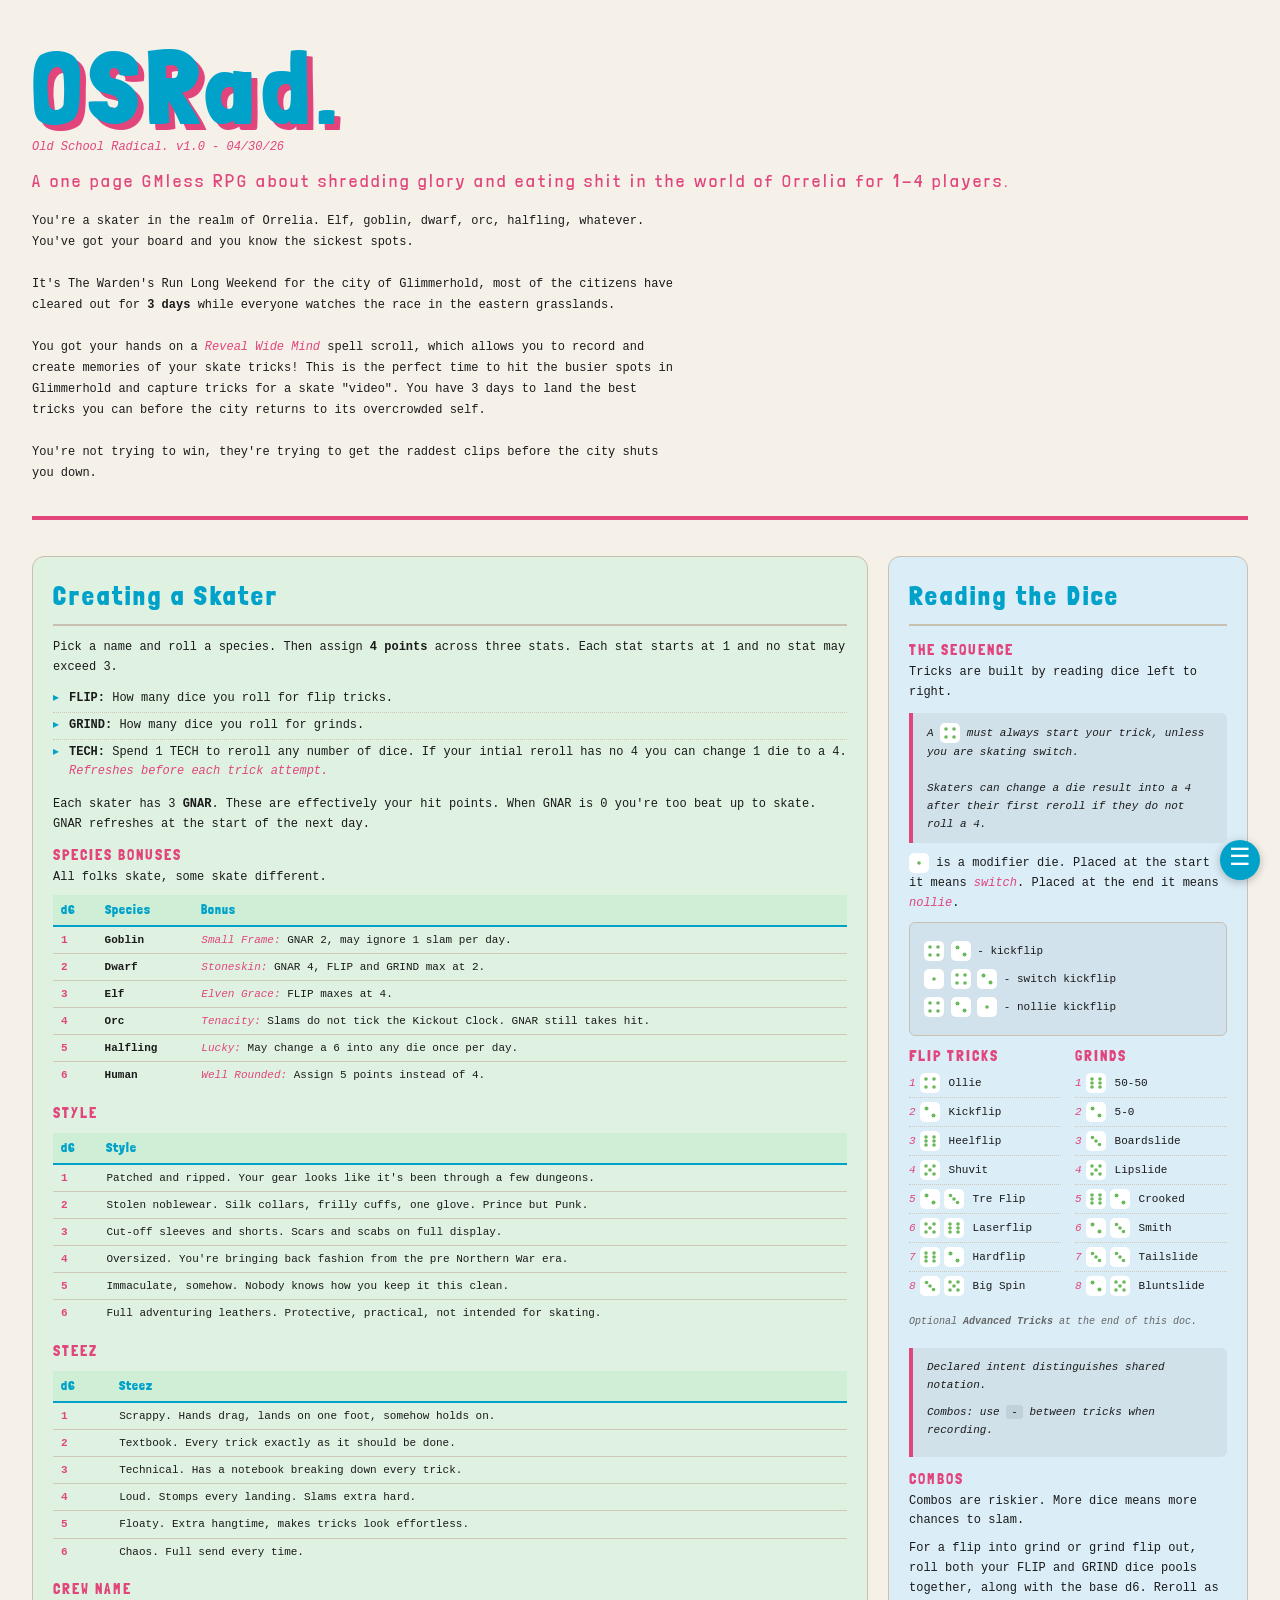
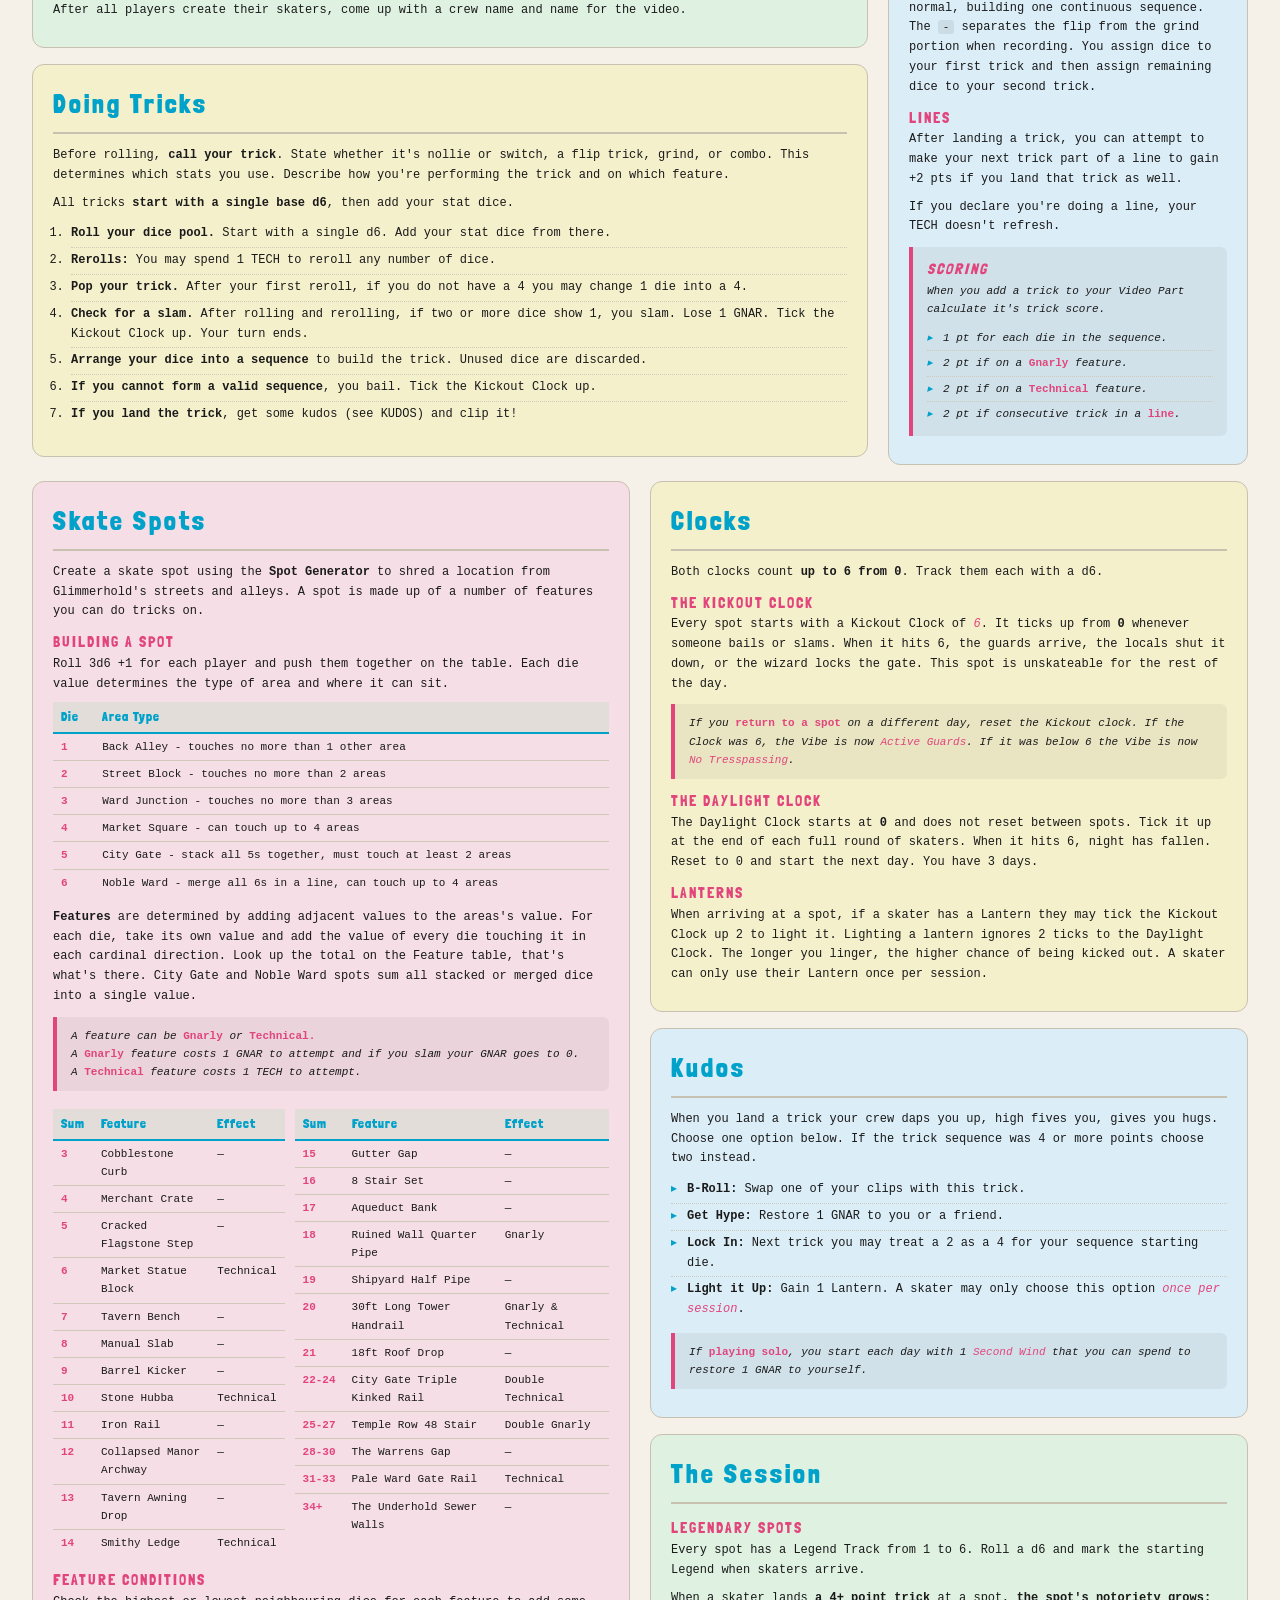
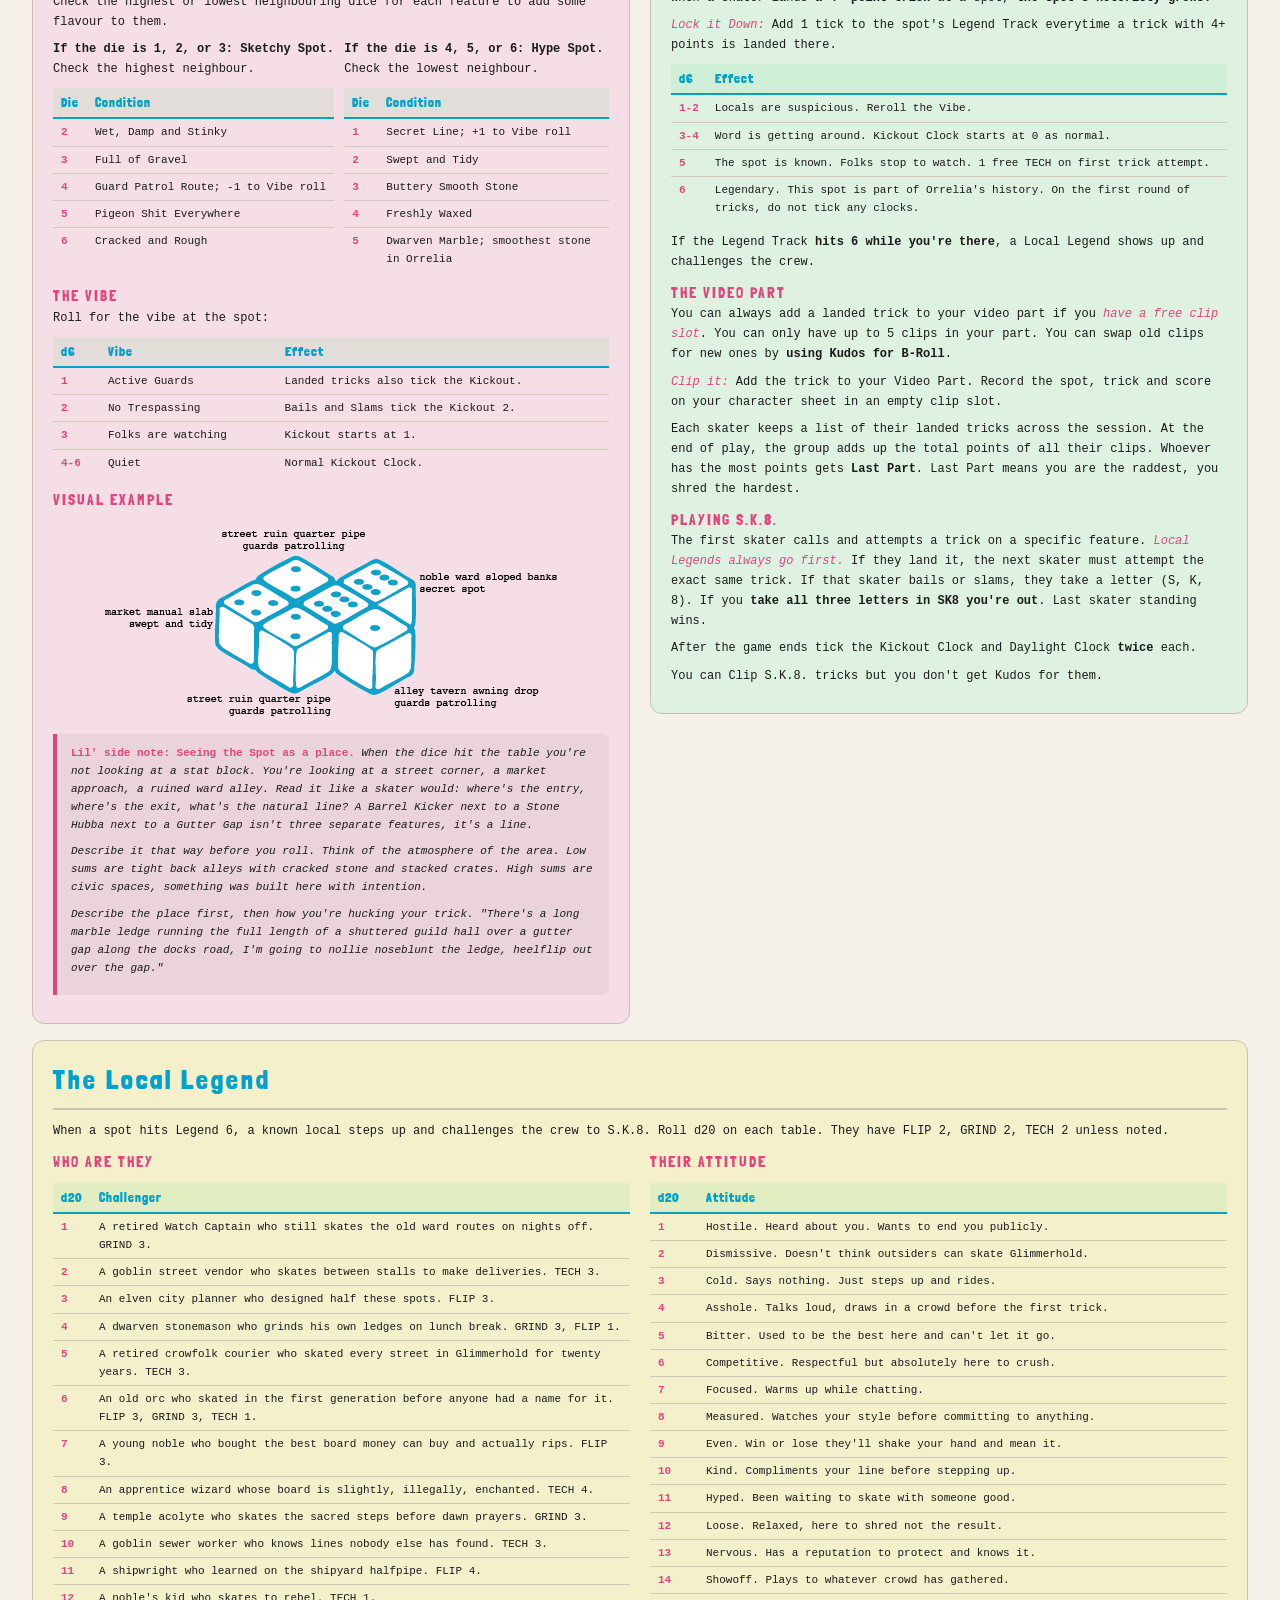
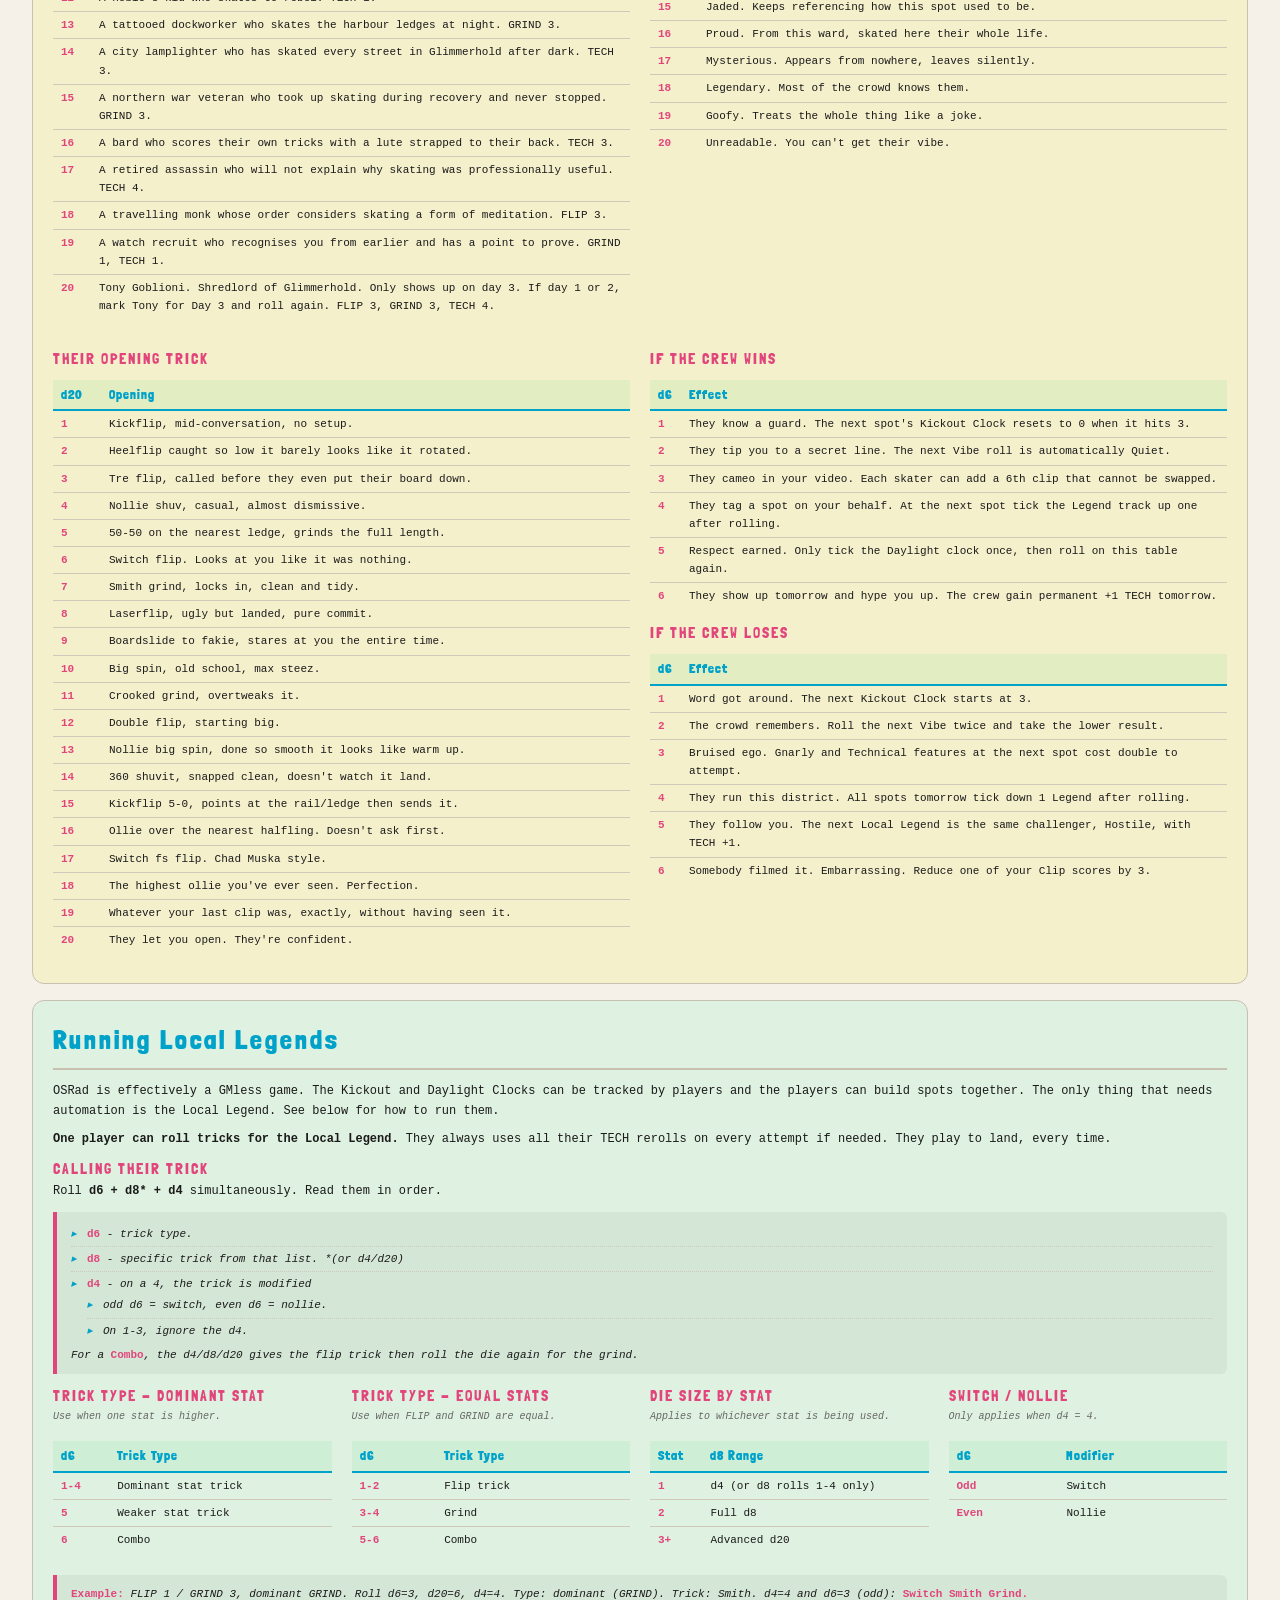
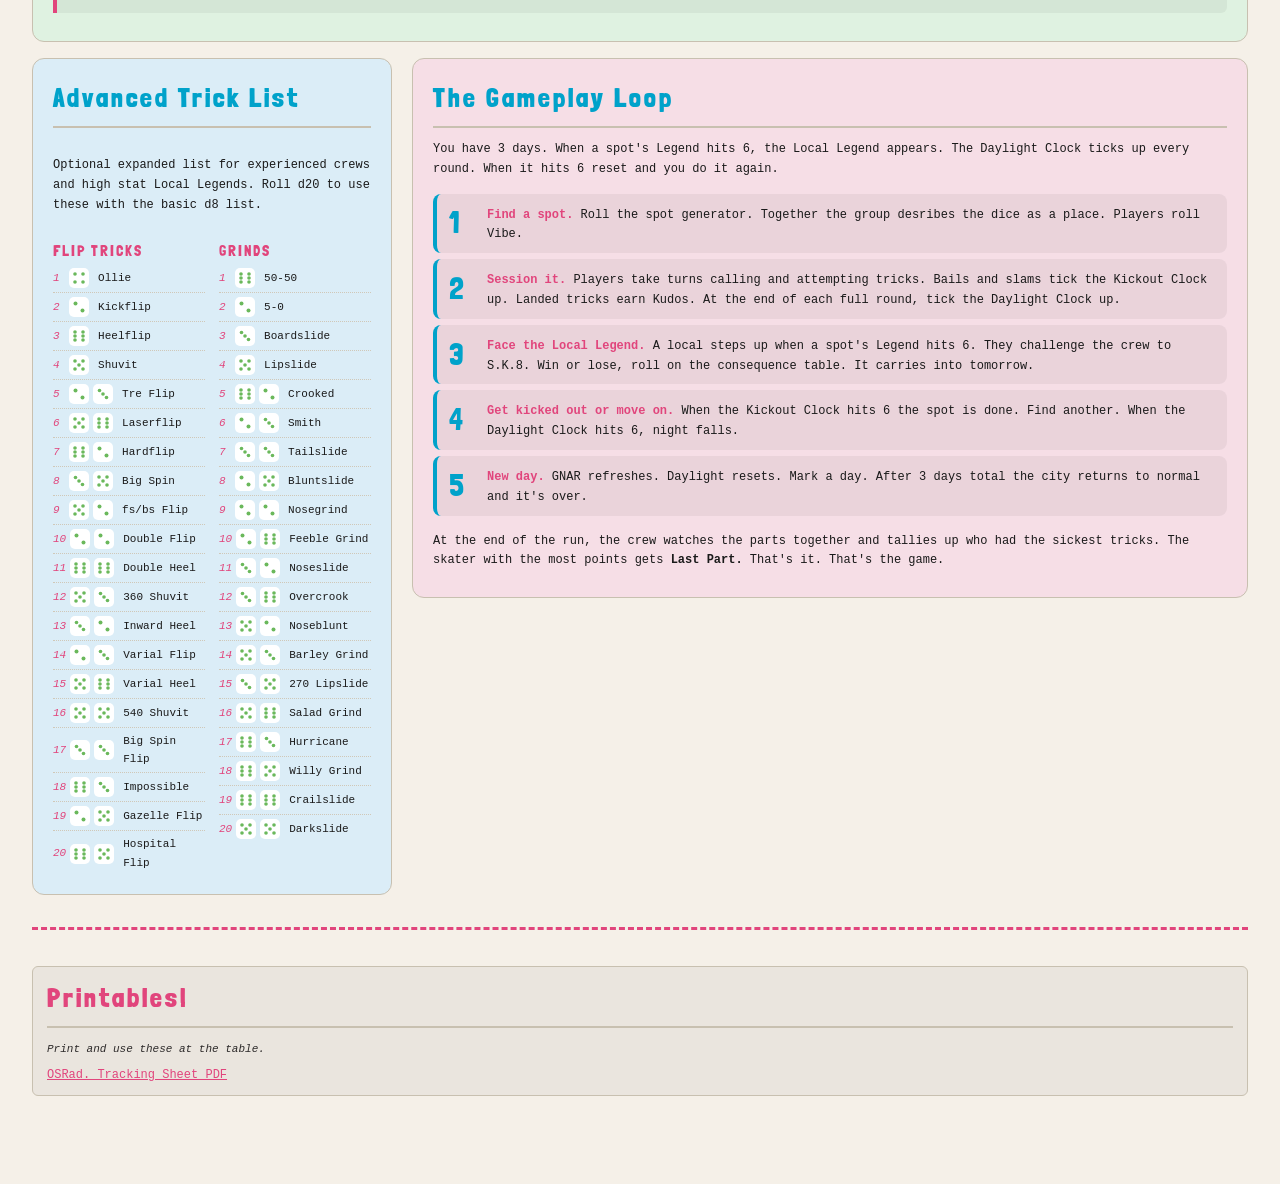
==== raw/osrad/osrad.html @ bb4e1d7c "Add files via upload" ====
<!DOCTYPE html>
<html lang="en">

<head>
    <meta charset="UTF-8">
    <meta name="viewport" content="width=device-width, initial-scale=1.0">
    <title>Old School Radical. A (mostly) One Page RPG.</title>
    <link rel="preconnect" href="https://fonts.googleapis.com">
    <link rel="preconnect" href="https://fonts.gstatic.com" crossorigin>
    <link href="https://fonts.googleapis.com/css2?family=Londrina+Solid:wght@100;300;400;900&display=swap"
        rel="stylesheet">
    <script src="https://ajax.googleapis.com/ajax/libs/jquery/3.7.1/jquery.min.js"></script>
    <style>
        :root {
            --main: #00a2ca;
            --highlight: #e1457c;
            --die: #6ab85b;
            --bg: #f5f0e8;
            --card-pink: #f6dee6;
            --card-blue: #dbedf7;
            --card-green: #dff2e1;
            --card-yellow: #f5f0cc;
            --border: #c8c0b0;
            --text: #1a1a1a;
            --faint: #d0c8b8;
        }

        *,
        *::before,
        *::after {
            box-sizing: border-box;
            margin: 0;
            padding: 0;
        }

        html {
            scroll-behavior: smooth;
        }

        body {
            background: var(--bg);
            color: var(--text);
            font-family: 'Courier New', Courier, monospace;
            font-size: 12px;
            line-height: 1.65;
            padding: 36px 32px 80px;
        }

        a {
            color: var(--highlight);
            font-family: 'Courier New', Courier, monospace;
            font-size: 12px;
        }

        a:hover {
            background-color: var(--main);
        }

        .page-header {
            margin-bottom: 36px;
            border-bottom: 4px solid var(--highlight);
            padding-bottom: 24px;
        }

        .page-header h1 {
            font-family: 'Londrina Solid', sans-serif;
            font-weight: 900;
            font-size: 8.5em;
            color: var(--main);
            letter-spacing: 8px;
            line-height: 1;
            text-shadow: 6px 6px 0 var(--highlight);
        }

        .page-header .tagline {
            font-family: 'Londrina Solid', sans-serif;
            font-weight: 300;
            font-size: 18px;
            letter-spacing: 3px;
            color: var(--highlight);
            margin-top: 6px;
        }

        .page-header .intro {
            margin-top: 16px;
            max-width: 650px;
            font-size: 12px;
            line-height: 1.75;
        }

        .two-col {
            display: flex;
            gap: 20px;
            align-items: flex-start;
        }

        .col {
            flex: 1;
            display: flex;
            flex-direction: column;
        }

        .col-fixed {
            flex: 0 0 360px;
            display: flex;
            flex-direction: column;
            gap: 16px;
        }

        .card {
            border-radius: 12px;
            padding: 18px 20px;
            border: 1px solid var(--border);
            margin-bottom: 16px;
        }

        .card.pink {
            background: var(--card-pink);
        }

        .card.blue {
            background: var(--card-blue);
        }

        .card.green {
            background: var(--card-green);
        }

        .card.yellow {
            background: var(--card-yellow);
        }

        h2 {
            font-family: 'Londrina Solid', sans-serif;
            font-weight: 900;
            font-size: 26px;
            letter-spacing: 3px;
            color: var(--main);
            border-bottom: 2px solid var(--border);
            padding-bottom: 6px;
            margin-bottom: 12px;
        }

        h3 {
            font-family: 'Londrina Solid', sans-serif;
            font-weight: 400;
            font-size: 15px;
            letter-spacing: 2px;
            color: var(--highlight);
            margin: 12px 0 6px;
            text-transform: uppercase;
        }

        p {
            margin-bottom: 8px;
        }

        strong {
            font-weight: bold;
        }

        em {
            font-style: italic;
            color: var(--highlight);
        }

        ul {
            list-style: none;
            padding: 0;
            margin-bottom: 10px;
        }

        ul li {
            padding: 3px 0 3px 16px;
            position: relative;
            border-bottom: 1px dotted var(--faint);
        }

        ul li:last-child {
            border-bottom: none;
        }

        ul li::before {
            content: '▸';
            position: absolute;
            left: 0;
            color: var(--main);
        }

        ol {
            padding-left: 18px;
            margin-bottom: 10px;
        }

        ol li {
            padding: 3px 0;
            border-bottom: 1px dotted var(--faint);
        }

        ol li:last-child {
            border-bottom: none;
        }

        blockquote {
            background: rgba(0, 0, 0, 0.05);
            border-left: 4px solid var(--highlight);
            padding: 10px 14px;
            font-size: 11px;
            line-height: 1.65;
            font-style: italic;
            margin: 10px 0;
            border-radius: 0 6px 6px 0;
        }

        blockquote strong {
            color: var(--highlight);
            font-style: normal;
        }

        blockquote ul,
        h3 {
            margin: 0px;
        }

        .card img {
            display: block;
            margin: 16px auto;
            max-width: 100%;
        }

        .pre {
            background: rgba(90, 90, 90, 0.07);
            border: 1px solid var(--border);
            border-radius: 6px;
            padding: 10px 14px;
            font-size: 11px;
            font-family: 'Courier New', monospace;
            margin: 8px 0;
        }

        code {
            font-family: 'Courier New', monospace;
            background: rgba(0, 0, 0, 0.07);
            padding: 1px 5px;
            border-radius: 3px;
            font-size: 11px;
        }

        table {
            width: 100%;
            border-collapse: collapse;
            margin: 8px 0 12px;
            font-size: 11px;
        }

        th {
            font-family: 'Londrina Solid', sans-serif;
            font-size: 13px;
            letter-spacing: 1px;
            color: var(--main);
            text-align: left;
            padding: 4px 8px;
            border-bottom: 2px solid var(--main);
            background: rgba(0, 200, 83, 0.08);
        }

        td {
            padding: 4px 8px;
            border-bottom: 1px solid var(--faint);
            vertical-align: top;
        }

        tr:last-child td {
            border-bottom: none;
        }

        tr:hover td {
            background: rgba(0, 0, 0, 0.03);
        }

        td:first-child {
            color: var(--highlight);
            font-weight: bold;
            white-space: nowrap;
        }

        .die {
            display: inline-flex;
            align-items: center;
            justify-content: center;
            width: 20px;
            height: 20px;
            border-radius: 5px;
            background: white;
            /* border: 2px solid var(--die); */
            flex-shrink: 0;
            vertical-align: middle;
        }

        .die svg {
            width: 18px;
            height: 18px;
        }

        .pd {
            fill: var(--die);
        }

        .trick-row {
            display: flex;
            align-items: center;
            gap: 4px;
            padding: 4px 0;
            border-bottom: 1px dotted var(--faint);
            font-size: 11px;
        }

        .trick-row:last-of-type {
            border-bottom: none;
        }

        .trick-row:hover {
            background: rgba(0, 0, 0, 0.03);
        }

        .trick-name {
            margin-left: 5px;
        }

        .dice-tables {
            display: flex;
            flex-wrap: wrap;
            gap: 14px;
        }

        .dice-tables>div {
            flex: 1;
        }

        .conditables,
        .feattables {
            display: flex;
            gap: 10px;
        }

        .note {
            font-size: 10px;
            color: #666;
            font-style: italic;
        }

        .loop-steps {
            display: flex;
            flex-direction: column;
            gap: 6px;
            margin-bottom: 16px;
        }

        .loop-step {
            display: flex;
            gap: 12px;
            align-items: center;
            background: rgba(0, 0, 0, 0.05);
            border-radius: 8px;
            padding: 8px 12px;
            border-left: 4px solid var(--main);
        }

        .loop-step .num {
            font-family: 'Londrina Solid', sans-serif;
            font-size: 30px;
            color: var(--main);
            line-height: 1;
            flex-shrink: 0;
            width: 26px;
        }

        .loop-step .txt {
            font-size: 12px;
            padding-top: 4px;
        }

        .loop-step .txt strong {
            color: var(--highlight);
        }

        .sheet-ref {
            margin-top: 16px;
            border-top: 3px dashed var(--highlight);
            padding-top: 28px;
        }

        .sheet-ref h2 {
            color: var(--highlight);
        }

        .sheet-ref p {
            font-size: 11px;
            color: #2d2a2a;
            font-style: italic;
        }

        .sheet-ref img {
            width: 100%;
            max-width: 960px;
            display: block;
            margin-top: 16px;
            border: 2px solid var(--border);
            border-radius: 10px;
        }

        hr {
            border: none;
            border-top: 1px solid var(--faint);
            margin: 10px 0;
        }

        .cputable {
            width: 50%;
        }

        .cputable2 {
            width: 100%;
        }

        #nav {
            position: fixed;
            bottom: 20px;
            right: 20px;
            z-index: 999;
        }

        #nav-toggle {
            width: 40px;
            height: 40px;
            border-radius: 50%;
            background: var(--main);
            color: #fff;
            border: none;
            font-size: 24px;
            cursor: pointer;
            display: flex;
            align-items: center;
            justify-content: center;
            padding-bottom: 6px;
            box-shadow: 0 2px 8px rgba(0, 0, 0, 0.25);
        }

        #nav-menu {
            display: none;
            position: absolute;
            bottom: 48px;
            right: 0;
            background: #fff;
            border: 1px solid #ddd;
            border-radius: 8px;
            padding: 6px 0;
            min-width: 180px;
            box-shadow: 0 4px 16px rgba(0, 0, 0, 0.12);
        }

        #nav-menu.open {
            display: block;
        }

        #nav-menu a {
            display: block;
            padding: 7px 16px;
            font-size: 12px;
            color: #333;
            text-decoration: none;
            font-family: var(--font, monospace);
        }

        #nav-menu a:hover {
            background: #fa9ad5;
        }

        @media only screen and (max-width: 960px) {
            .two-col {
                flex-direction: column;
                gap: 0;
            }

            .conditables {
                flex-direction: column;
            }

            .page-header h1 {
                font-size: 6.5em;
            }

            .feattables {
                flex-wrap: wrap;
            }

            .hideheader {
                display: none;
                margin-top: 0;
            }

            .tablemerge {
                margin-top: -20px;
                border-top: solid 0.2px #cfcfcf;
                width: 92%;
            }

            .cputable {
                width: 100%;
            }
        }
    </style>
</head>

<body>

    <div class="page-header">
        <h1>OSRad.</h1>
        <p><em>Old School Radical. v1.0 - 04/30/26</em></p>
        <div class="tagline">A one page GMless RPG about shredding glory and eating shit in the world of Orrelia for 1-4
            players.
        </div>
        <p class="intro">
            You're a skater in the realm of Orrelia. Elf, goblin, dwarf, orc, halfling, whatever. You've got your board
            and you know the sickest spots.<br><br>
            It's The Warden's Run Long Weekend for the city of Glimmerhold, most of the citizens have cleared out for
            <strong>3 days</strong> while everyone
            watches the race in the eastern grasslands.<br><br>
            You got your hands on a <em>Reveal Wide Mind</em> spell scroll, which allows you to record and create
            memories of your skate tricks! This is the perfect time to hit the busier spots in Glimmerhold and capture
            tricks for a skate "video". You have 3 days to land the best tricks you can before the city returns to its
            overcrowded self.<br><br>
            You're not trying to win, they're trying to get the raddest clips before the city shuts you down.
        </p>
    </div>

    <div id="nav">
        <div id="nav-menu">
            <a href="#dotricks">Doing Tricks</a>
            <a href="#scoring"><em>▸ Scoring</em></a>
            <a href="#spots">Skate Spots</a>
            <a href="#kudos">Kudos</a>
            <a href="#session">The Session</a>
            <a href="#legspots"><em>▸ Legendary Spots</em></a>
            <a href="#video"><em>▸ The Video</em></a>
            <a href="#sk8"><em>▸ S.K.8.</em></a>
            <a href="#legends1">Local Legends</a>
            <a href="#legends2"><em>▸ Run</em></a>
            <a href="#tricks">Full Trick List</a>
            <a href="#loop">Play Loop</a>
        </div>
        <button id="nav-toggle" onclick="document.getElementById('nav-menu').classList.toggle('open')"
            title="jump">☰</button>
    </div>

    <div class="two-col">
        <!-- CHAR GEN  -->
        <div class="col">
            <div class="card green">
                <h2>Creating a Skater</h2>
                <p>Pick a name and roll a species. Then assign <strong>4 points</strong> across three stats. Each stat
                    starts at 1 and no stat may exceed 3.</p>
                <ul>
                    <li><strong>FLIP:</strong> How many dice you roll for flip tricks.</li>
                    <li><strong>GRIND:</strong> How many dice you roll for grinds.</li>
                    <li><strong>TECH:</strong> Spend 1 TECH to reroll any number of dice. If your intial reroll has no 4 you can change 1 die to a 4. <em>Refreshes before each trick attempt.</em></li>
                </ul>
                <p>Each skater has 3 <strong>GNAR</strong>. These are effectively your hit points. When GNAR is 0 you're
                    too beat up to skate. GNAR refreshes at the start of the next day.</p>

                <h3>Species Bonuses</h3>
                <p>All folks skate, some skate different.</p>
                <table>
                    <tr>
                        <th>d6</th>
                        <th>Species</th>
                        <th>Bonus</th>
                    </tr>
                    <tr>
                        <td>1</td>
                        <td><strong>Goblin</strong></td>
                        <td><em>Small Frame:</em> GNAR 2, may ignore 1 slam per day.</td>
                    </tr>
                    <tr>
                        <td>2</td>
                        <td><strong>Dwarf</strong></td>
                        <td><em>Stoneskin:</em> GNAR 4, FLIP and GRIND max at 2.</td>
                    </tr>
                    <tr>
                        <td>3</td>
                        <td><strong>Elf</strong></td>
                        <td><em>Elven Grace:</em> FLIP maxes at 4.</td>
                    </tr>
                    <tr>
                        <td>4</td>
                        <td><strong>Orc</strong></td>
                        <td><em>Tenacity:</em> Slams do not tick the Kickout Clock. GNAR still takes hit.</td>
                    </tr>
                    <tr>
                        <td>5</td>
                        <td><strong>Halfling</strong></td>
                        <td><em>Lucky:</em> May change a 6 into any die once per day.</td>
                    </tr>
                    <tr>
                        <td>6</td>
                        <td><strong>Human</strong></td>
                        <td><em>Well Rounded:</em> Assign 5 points instead of 4.</td>
                    </tr>
                </table>

                <h3>Style</h3>
                <table>
                    <tr>
                        <th>d6</th>
                        <th>Style</th>
                    </tr>
                    <tr>
                        <td>1</td>
                        <td>Patched and ripped. Your gear looks like it's been through a few dungeons.</td>
                    </tr>
                    <tr>
                        <td>2</td>
                        <td>Stolen noblewear. Silk collars, frilly cuffs, one glove. Prince but Punk.</td>
                    </tr>
                    <tr>
                        <td>3</td>
                        <td>Cut-off sleeves and shorts. Scars and scabs on full display.</td>
                    </tr>
                    <tr>
                        <td>4</td>
                        <td>Oversized. You're bringing back fashion from the pre Northern War era.</td>
                    </tr>
                    <tr>
                        <td>5</td>
                        <td>Immaculate, somehow. Nobody knows how you keep it this clean.</td>
                    </tr>
                    <tr>
                        <td>6</td>
                        <td>Full adventuring leathers. Protective, practical, not intended for skating.</td>
                    </tr>
                </table>

                <h3>Steez</h3>
                <table>
                    <tr>
                        <th>d6</th>
                        <th>Steez</th>
                    </tr>
                    <tr>
                        <td>1</td>
                        <td>Scrappy. Hands drag, lands on one foot, somehow holds on.</td>
                    </tr>
                    <tr>
                        <td>2</td>
                        <td>Textbook. Every trick exactly as it should be done.</td>
                    </tr>
                    <tr>
                        <td>3</td>
                        <td>Technical. Has a notebook breaking down every trick.</td>
                    </tr>
                    <tr>
                        <td>4</td>
                        <td>Loud. Stomps every landing. Slams extra hard.</td>
                    </tr>
                    <tr>
                        <td>5</td>
                        <td>Floaty. Extra hangtime, makes tricks look effortless.</td>
                    </tr>
                    <tr>
                        <td>6</td>
                        <td>Chaos. Full send every time.</td>
                    </tr>
                </table>

                <h3>Crew Name</h3>
                <p>After all players create their skaters, come up with a crew name and name for the video.</p>
            </div>

            <div class="card yellow" id="dotricks">
                <h2>Doing Tricks</h2>
                <p>Before rolling, <strong>call your trick</strong>. State whether it's nollie or switch, a flip trick, grind, or combo. This determines which stats you use. Describe how you're performing the trick and on which feature.</p>
                <p>All tricks <strong>start with a single base d6</strong>, then add your stat dice.</p>
                <ol>
                    <li><strong>Roll your dice pool.</strong> Start with a single d6. Add your stat dice from there.
                    </li>
                    <li><strong>Rerolls:</strong> You may spend 1 TECH to reroll any number of dice.</li>
                    <li><strong>Pop your trick.</strong> After your first reroll, if you do not have a 4 you may change 1 die into a 4.</li>
                    <li><strong>Check for a slam.</strong> After rolling and rerolling, if two or more dice show 1, you
                        slam. Lose 1 GNAR. Tick the Kickout Clock up. Your turn ends.</li>
                    <li><strong>Arrange your dice into a sequence</strong> to build the trick. Unused dice are
                        discarded.</li>
                    <li><strong>If you cannot form a valid sequence</strong>, you bail. Tick the Kickout Clock up.</li>
                    <li><strong>If you land the trick</strong>, get some kudos (see KUDOS) and clip it!</li>
                </ol>
            </div>
        </div>
        <!-- DICE SEQUENCES -->
        <div class="col-fixed">
            <div class="card blue">
                <h2>Reading the Dice</h2>

                <h3>The Sequence</h3>
                <p>Tricks are built by reading dice left to right.</p>

                <blockquote>
                    A <div class="die 4">
                        <svg viewBox="0 0 18 18">
                            <circle cx="5" cy="5" r="1.8" class="pd" />
                            <circle cx="13" cy="5" r="1.8" class="pd" />
                            <circle cx="5" cy="13" r="1.8" class="pd" />
                            <circle cx="13" cy="13" r="1.8" class="pd" />
                        </svg>
                    </div> must always start your trick, unless you are skating switch.<br><br>
                    Skaters can change a die result into a 4 after their first reroll if they do not roll
                    a 4.</blockquote>

                <p>
                <div class="die 1"><svg viewBox="0 0 18 18">
                        <circle cx="9" cy="9" r="1.8" class="pd" />
                    </svg></div> is a modifier die. Placed at the start it means <em>switch</em>. Placed at the
                end it means <em>nollie</em>.</p>

                <div class="pre">
                    <p>
                    <div class="die 4">
                        <svg viewBox="0 0 18 18">
                            <circle cx="5" cy="5" r="1.8" class="pd" />
                            <circle cx="13" cy="5" r="1.8" class="pd" />
                            <circle cx="5" cy="13" r="1.8" class="pd" />
                            <circle cx="13" cy="13" r="1.8" class="pd" />
                        </svg>
                    </div>
                    <div class="die 2"><svg viewBox="0 0 18 18">
                            <circle cx="5.5" cy="5.5" r="2" class="pd" />
                            <circle cx="12.5" cy="12.5" r="2" class="pd" />
                        </svg>
                    </div>
                    - kickflip
                    </p>
                    <p>
                    <div class="die 1"><svg viewBox="0 0 18 18">
                            <circle cx="9" cy="9" r="1.8" class="pd" />
                        </svg>
                    </div>
                    <div class="die 4">
                        <svg viewBox="0 0 18 18">
                            <circle cx="5" cy="5" r="1.8" class="pd" />
                            <circle cx="13" cy="5" r="1.8" class="pd" />
                            <circle cx="5" cy="13" r="1.8" class="pd" />
                            <circle cx="13" cy="13" r="1.8" class="pd" />
                        </svg>
                    </div>
                    <div class="die 2"><svg viewBox="0 0 18 18">
                            <circle cx="5.5" cy="5.5" r="2" class="pd" />
                            <circle cx="12.5" cy="12.5" r="2" class="pd" />
                        </svg>
                    </div>
                    - switch kickflip
                    </p>
                    <p>
                    <div class="die 4">
                        <svg viewBox="0 0 18 18">
                            <circle cx="5" cy="5" r="1.8" class="pd" />
                            <circle cx="13" cy="5" r="1.8" class="pd" />
                            <circle cx="5" cy="13" r="1.8" class="pd" />
                            <circle cx="13" cy="13" r="1.8" class="pd" />
                        </svg>
                    </div>
                    <div class="die 2"><svg viewBox="0 0 18 18">
                            <circle cx="5.5" cy="5.5" r="2" class="pd" />
                            <circle cx="12.5" cy="12.5" r="2" class="pd" />
                        </svg>
                    </div>
                    <div class="die 1"><svg viewBox="0 0 18 18">
                            <circle cx="9" cy="9" r="1.8" class="pd" />
                        </svg>
                    </div>
                    - nollie kickflip
                    </p>
                </div>

                <div class="dice-tables">
                    <div>
                        <h3>Flip Tricks</h3>
                        <!-- [4] ollie -->
                        <div class="trick-row"><em>1</em>
                            <div class="die 4">
                                <svg viewBox="0 0 18 18">
                                    <circle cx="5" cy="5" r="1.8" class="pd" />
                                    <circle cx="13" cy="5" r="1.8" class="pd" />
                                    <circle cx="5" cy="13" r="1.8" class="pd" />
                                    <circle cx="13" cy="13" r="1.8" class="pd" />
                                </svg>
                            </div> <span class="trick-name">Ollie</span>
                        </div>
                        <!-- [2] kickflip -->
                        <div class="trick-row"><em>2</em>
                            <div class="die 2"><svg viewBox="0 0 18 18">
                                    <circle cx="5.5" cy="5.5" r="2" class="pd" />
                                    <circle cx="12.5" cy="12.5" r="2" class="pd" />
                                </svg></div>
                            <span class="trick-name">Kickflip</span>
                        </div>
                        <!-- [6] heelflip -->
                        <div class="trick-row"><em>3</em>
                            <div class="die 6"><svg viewBox="0 0 18 18">
                                    <circle cx="5" cy="5" r="1.8" class="pd" />
                                    <circle cx="13" cy="5" r="1.8" class="pd" />
                                    <circle cx="5" cy="9" r="1.8" class="pd" />
                                    <circle cx="13" cy="9" r="1.8" class="pd" />
                                    <circle cx="5" cy="13" r="1.8" class="pd" />
                                    <circle cx="13" cy="13" r="1.8" class="pd" />
                                </svg></div>
                            <span class="trick-name">Heelflip</span>
                        </div>
                        <!-- [5] shuv -->
                        <div class="trick-row"><em>4</em>
                            <div class="die 5">
                                <svg viewBox="0 0 18 18">
                                    <circle cx="5" cy="5" r="1.8" class="pd" />
                                    <circle cx="13" cy="5" r="1.8" class="pd" />
                                    <circle cx="9" cy="9" r="1.8" class="pd" />
                                    <circle cx="5" cy="13" r="1.8" class="pd" />
                                    <circle cx="13" cy="13" r="1.8" class="pd" />
                                </svg>
                            </div>
                            <span class="trick-name">Shuvit</span>
                        </div>
                        <!-- [2][3] tre -->
                        <div class="trick-row"><em>5</em>
                            <div class="die 2"><svg viewBox="0 0 18 18">
                                    <circle cx="5.5" cy="5.5" r="2" class="pd" />
                                    <circle cx="12.5" cy="12.5" r="2" class="pd" />
                                </svg></div>
                            <div class="die 3"><svg viewBox="0 0 18 18">
                                    <circle cx="5.5" cy="5.5" r="1.8" class="pd" />
                                    <circle cx="9" cy="9" r="1.8" class="pd" />
                                    <circle cx="12.5" cy="12.5" r="1.8" class="pd" />
                                </svg></div>
                            <span class="trick-name">Tre Flip</span>
                        </div>
                        <!-- [5][6] laserflip -->
                        <div class="trick-row"><em>6</em>
                            <div class="die 5">
                                <svg viewBox="0 0 18 18">
                                    <circle cx="5" cy="5" r="1.8" class="pd" />
                                    <circle cx="13" cy="5" r="1.8" class="pd" />
                                    <circle cx="9" cy="9" r="1.8" class="pd" />
                                    <circle cx="5" cy="13" r="1.8" class="pd" />
                                    <circle cx="13" cy="13" r="1.8" class="pd" />
                                </svg>
                            </div>
                            <div class="die 6"><svg viewBox="0 0 18 18">
                                    <circle cx="5" cy="5" r="1.8" class="pd" />
                                    <circle cx="13" cy="5" r="1.8" class="pd" />
                                    <circle cx="5" cy="9" r="1.8" class="pd" />
                                    <circle cx="13" cy="9" r="1.8" class="pd" />
                                    <circle cx="5" cy="13" r="1.8" class="pd" />
                                    <circle cx="13" cy="13" r="1.8" class="pd" />
                                </svg></div>
                            <span class="trick-name">Laserflip</span>
                        </div>
                        <!-- [6][2] hardflip -->
                        <div class="trick-row"><em>7</em>
                            <div class="die 6"><svg viewBox="0 0 18 18">
                                    <circle cx="5" cy="5" r="1.8" class="pd" />
                                    <circle cx="13" cy="5" r="1.8" class="pd" />
                                    <circle cx="5" cy="9" r="1.8" class="pd" />
                                    <circle cx="13" cy="9" r="1.8" class="pd" />
                                    <circle cx="5" cy="13" r="1.8" class="pd" />
                                    <circle cx="13" cy="13" r="1.8" class="pd" />
                                </svg></div>
                            <div class="die 2"><svg viewBox="0 0 18 18">
                                    <circle cx="5.5" cy="5.5" r="2" class="pd" />
                                    <circle cx="12.5" cy="12.5" r="2" class="pd" />
                                </svg></div>
                            <span class="trick-name">Hardflip</span>
                        </div>
                        <!-- [3][5] big spin -->
                        <div class="trick-row"><em>8</em>
                            <div class="die 3"><svg viewBox="0 0 18 18">
                                    <circle cx="5.5" cy="5.5" r="1.8" class="pd" />
                                    <circle cx="9" cy="9" r="1.8" class="pd" />
                                    <circle cx="12.5" cy="12.5" r="1.8" class="pd" />
                                </svg></div>
                            <div class="die 5">
                                <svg viewBox="0 0 18 18">
                                    <circle cx="5" cy="5" r="1.8" class="pd" />
                                    <circle cx="13" cy="5" r="1.8" class="pd" />
                                    <circle cx="9" cy="9" r="1.8" class="pd" />
                                    <circle cx="5" cy="13" r="1.8" class="pd" />
                                    <circle cx="13" cy="13" r="1.8" class="pd" />
                                </svg>
                            </div>
                            <span class="trick-name">Big Spin</span>
                        </div>
                    </div>

                    <div>
                        <h3>Grinds</h3>
                        <!-- [6] 50-50 -->
                        <div class="trick-row"><em>1</em>
                            <div class="die 6"><svg viewBox="0 0 18 18">
                                    <circle cx="5" cy="5" r="1.8" class="pd" />
                                    <circle cx="13" cy="5" r="1.8" class="pd" />
                                    <circle cx="5" cy="9" r="1.8" class="pd" />
                                    <circle cx="13" cy="9" r="1.8" class="pd" />
                                    <circle cx="5" cy="13" r="1.8" class="pd" />
                                    <circle cx="13" cy="13" r="1.8" class="pd" />
                                </svg></div>
                            <span class="trick-name">50-50</span>
                        </div>
                        <!-- [2] 5-0 -->
                        <div class="trick-row"><em>2</em>
                            <div class="die 2"><svg viewBox="0 0 18 18">
                                    <circle cx="5.5" cy="5.5" r="2" class="pd" />
                                    <circle cx="12.5" cy="12.5" r="2" class="pd" />
                                </svg></div>
                            <span class="trick-name">5-0</span>
                        </div>
                        <!-- [3] boardslide -->
                        <div class="trick-row"><em>3</em>
                            <div class="die 3"><svg viewBox="0 0 18 18">
                                    <circle cx="5.5" cy="5.5" r="1.8" class="pd" />
                                    <circle cx="9" cy="9" r="1.8" class="pd" />
                                    <circle cx="12.5" cy="12.5" r="1.8" class="pd" />
                                </svg></div>
                            <span class="trick-name">Boardslide</span>
                        </div>
                        <!-- [5] lipslide -->
                        <div class="trick-row"><em>4</em>
                            <div class="die 5">
                                <svg viewBox="0 0 18 18">
                                    <circle cx="5" cy="5" r="1.8" class="pd" />
                                    <circle cx="13" cy="5" r="1.8" class="pd" />
                                    <circle cx="9" cy="9" r="1.8" class="pd" />
                                    <circle cx="5" cy="13" r="1.8" class="pd" />
                                    <circle cx="13" cy="13" r="1.8" class="pd" />
                                </svg>
                            </div>
                            <span class="trick-name">Lipslide</span>
                        </div>
                        <!-- [6][2] crooked -->
                        <div class="trick-row"><em>5</em>
                            <div class="die 6"><svg viewBox="0 0 18 18">
                                    <circle cx="5" cy="5" r="1.8" class="pd" />
                                    <circle cx="13" cy="5" r="1.8" class="pd" />
                                    <circle cx="5" cy="9" r="1.8" class="pd" />
                                    <circle cx="13" cy="9" r="1.8" class="pd" />
                                    <circle cx="5" cy="13" r="1.8" class="pd" />
                                    <circle cx="13" cy="13" r="1.8" class="pd" />
                                </svg></div>
                            <div class="die 2"><svg viewBox="0 0 18 18">
                                    <circle cx="5.5" cy="5.5" r="2" class="pd" />
                                    <circle cx="12.5" cy="12.5" r="2" class="pd" />
                                </svg></div>
                            <span class="trick-name">Crooked</span>
                        </div>
                        <!-- [2][3] smith -->
                        <div class="trick-row"><em>6</em>
                            <div class="die 2"><svg viewBox="0 0 18 18">
                                    <circle cx="5.5" cy="5.5" r="2" class="pd" />
                                    <circle cx="12.5" cy="12.5" r="2" class="pd" />
                                </svg></div>
                            <div class="die 3"><svg viewBox="0 0 18 18">
                                    <circle cx="5.5" cy="5.5" r="1.8" class="pd" />
                                    <circle cx="9" cy="9" r="1.8" class="pd" />
                                    <circle cx="12.5" cy="12.5" r="1.8" class="pd" />
                                </svg></div>
                            <span class="trick-name">Smith</span>
                        </div>
                        <!-- [3][3] tailslide -->
                        <div class="trick-row"><em>7</em>
                            <div class="die 3"><svg viewBox="0 0 18 18">
                                    <circle cx="5.5" cy="5.5" r="1.8" class="pd" />
                                    <circle cx="9" cy="9" r="1.8" class="pd" />
                                    <circle cx="12.5" cy="12.5" r="1.8" class="pd" />
                                </svg></div>
                            <div class="die 3"><svg viewBox="0 0 18 18">
                                    <circle cx="5.5" cy="5.5" r="1.8" class="pd" />
                                    <circle cx="9" cy="9" r="1.8" class="pd" />
                                    <circle cx="12.5" cy="12.5" r="1.8" class="pd" />
                                </svg></div>
                            <span class="trick-name">Tailslide</span>
                        </div>
                        <!-- [2][5] bluntslide -->
                        <div class="trick-row"><em>8</em>
                            <div class="die 2"><svg viewBox="0 0 18 18">
                                    <circle cx="5.5" cy="5.5" r="2" class="pd" />
                                    <circle cx="12.5" cy="12.5" r="2" class="pd" />
                                </svg></div>
                            <div class="die 5">
                                <svg viewBox="0 0 18 18">
                                    <circle cx="5" cy="5" r="1.8" class="pd" />
                                    <circle cx="13" cy="5" r="1.8" class="pd" />
                                    <circle cx="9" cy="9" r="1.8" class="pd" />
                                    <circle cx="5" cy="13" r="1.8" class="pd" />
                                    <circle cx="13" cy="13" r="1.8" class="pd" />
                                </svg>
                            </div>
                            <span class="trick-name">Bluntslide</span>
                        </div>
                    </div>
                    <div class="note">
                        <p>Optional <strong>Advanced Tricks</strong> at the end of this doc.</p>
                    </div>
                </div>

                <blockquote>
                    <p>Declared intent distinguishes shared notation.</p>
                    <p>Combos: use <code>-</code> between tricks when recording.</p>
                </blockquote>

                <h3>Combos</h3>
                <p>Combos are riskier. More dice means more chances to slam.</p>
                <p>For a flip into grind or grind flip out, roll both your FLIP and GRIND dice pools together, along
                    with the base d6. Reroll as normal, building one continuous sequence. The <code>-</code> separates
                    the flip from the
                    grind portion when recording. You assign dice to your first trick and then assign remaining dice to
                    your second trick.</p>

                <h3>Lines</h3>
                <p>After landing a trick, you can attempt to make your next trick part of a line to gain +2 pts if you
                    land
                    that trick as well.</p>
                <p>If you declare you're doing a line, your TECH doesn't refresh.</p>

                <blockquote id="scoring">
                    <h3>Scoring</h3>
                    <p>When you add a trick to your Video Part calculate it's trick score.</p>
                    <ul>
                        <li>1 pt for each die in the sequence.</li>
                        <li>2 pt if on a <strong>Gnarly</strong> feature.</li>
                        <li>2 pt if on a <strong>Technical</strong> feature.</li>
                        <li>2 pt if consecutive trick in a <strong>line</strong>.</li>
                    </ul>
                </blockquote>
            </div>
        </div>
    </div>

    <!-- BUILDING A SPOT -->
    <div class="two-col">
        <div class="col">
            <div class="card pink" id="spots">
                <h2>Skate Spots</h2>
                <p>Create a skate spot using the <strong>Spot Generator</strong> to shred a location from Glimmerhold's
                    streets and alleys. A spot is made up of a number of features you can do tricks on.</p>

                <h3>Building a Spot</h3>
                <p>Roll 3d6 +1 for each player and push them together on the table. Each die value
                    determines the type of area
                    and where it can sit.</p>
                <table>
                    <tr>
                        <th>Die</th>
                        <th>Area Type</th>
                    </tr>
                    <tr>
                        <td>1</td>
                        <td>Back Alley - touches no more than 1 other area</td>
                    </tr>
                    <tr>
                        <td>2</td>
                        <td>Street Block - touches no more than 2 areas</td>
                    </tr>
                    <tr>
                        <td>3</td>
                        <td>Ward Junction - touches no more than 3 areas</td>
                    </tr>
                    <tr>
                        <td>4</td>
                        <td>Market Square - can touch up to 4 areas</td>
                    </tr>
                    <tr>
                        <td>5</td>
                        <td>City Gate - stack all 5s together, must touch at least 2 areas</td>
                    </tr>
                    <tr>
                        <td>6</td>
                        <td>Noble Ward - merge all 6s in a line, can touch up to 4 areas</td>
                    </tr>
                </table>

                <p><strong>Features</strong> are determined by adding adjacent values to the areas's value. For each
                    die,
                    take its own value and add the value of every die touching it in each cardinal direction. Look up
                    the total on the Feature table, that's what's there. City Gate and Noble Ward spots sum all stacked
                    or merged dice
                    into a single value.</p>

                <blockquote>
                    A feature can be <strong>Gnarly</strong> or <strong>Technical.</strong><br>
                    A <strong>Gnarly</strong> feature costs 1 GNAR to attempt and if you slam your GNAR goes to 0.<br>
                    A <strong>Technical</strong> feature costs 1 TECH to attempt.
                </blockquote>
                <div class="feattables">
                    <div>
                        <table>
                            <tr>
                                <th>Sum</th>
                                <th>Feature</th>
                                <th>Effect</th>
                            </tr>
                            <tr>
                                <td>3</td>
                                <td>Cobblestone Curb</td>
                                <td>—</td>
                            </tr>
                            <tr>
                                <td>4</td>
                                <td>Merchant Crate</td>
                                <td>—</td>
                            </tr>
                            <tr>
                                <td>5</td>
                                <td>Cracked Flagstone Step</td>
                                <td>—</td>
                            </tr>
                            <tr>
                                <td>6</td>
                                <td>Market Statue Block</td>
                                <td>Technical</td>
                            </tr>
                            <tr>
                                <td>7</td>
                                <td>Tavern Bench</td>
                                <td>—</td>
                            </tr>
                            <tr>
                                <td>8</td>
                                <td>Manual Slab</td>
                                <td>—</td>
                            </tr>
                            <tr>
                                <td>9</td>
                                <td>Barrel Kicker</td>
                                <td>—</td>
                            </tr>
                            <tr>
                                <td>10</td>
                                <td>Stone Hubba</td>
                                <td>Technical</td>
                            </tr>
                            <tr>
                                <td>11</td>
                                <td>Iron Rail</td>
                                <td>—</td>
                            </tr>
                            <tr>
                                <td>12</td>
                                <td>Collapsed Manor Archway</td>
                                <td>—</td>
                            </tr>
                            <tr>
                                <td>13</td>
                                <td>Tavern Awning Drop</td>
                                <td>—</td>
                            </tr>
                            <tr>
                                <td>14</td>
                                <td>Smithy Ledge</td>
                                <td>Technical</td>
                            </tr>
                        </table>
                    </div>

                    <div>
                        <table class="tablemerge">
                            <tr class="hideheader">
                                <th>Sum</th>
                                <th>Feature</th>
                                <th>Effect</th>
                            </tr>
                            <tr>
                                <td>15</td>
                                <td>Gutter Gap</td>
                                <td>—</td>
                            </tr>
                            <tr>
                                <td>16</td>
                                <td>8 Stair Set</td>
                                <td>—</td>
                            </tr>
                            <tr>
                                <td>17</td>
                                <td>Aqueduct Bank</td>
                                <td>—</td>
                            </tr>
                            <tr>
                                <td>18</td>
                                <td>Ruined Wall Quarter Pipe</td>
                                <td>Gnarly</td>
                            </tr>
                            <tr>
                                <td>19</td>
                                <td>Shipyard Half Pipe</td>
                                <td>—</td>
                            </tr>
                            <tr>
                                <td>20</td>
                                <td>30ft Long Tower Handrail</td>
                                <td>Gnarly &amp; Technical</td>
                            </tr>
                            <tr>
                                <td>21</td>
                                <td>18ft Roof Drop</td>
                                <td>—</td>
                            </tr>
                            <tr>
                                <td>22-24</td>
                                <td>City Gate Triple Kinked Rail</td>
                                <td>Double Technical</td>
                            </tr>
                            <tr>
                                <td>25-27</td>
                                <td>Temple Row 48 Stair</td>
                                <td>Double Gnarly</td>
                            </tr>
                            <tr>
                                <td>28-30</td>
                                <td>The Warrens Gap</td>
                                <td>—</td>
                            </tr>
                            <tr>
                                <td>31-33</td>
                                <td>Pale Ward Gate Rail</td>
                                <td>Technical</td>
                            </tr>
                            <tr>
                                <td>34+</td>
                                <td>The Underhold Sewer Walls</td>
                                <td>—</td>
                            </tr>
                        </table>
                    </div>
                </div>

                <h3>Feature Conditions</h3>
                <p>Check the highest or lowest neighbouring dice for each feature to add some flavour to them.</p>
                <div class="conditables">
                    <div>
                        <p><strong>If the die is 1, 2, or 3: Sketchy Spot.</strong> Check the highest neighbour.</p>
                        <table>
                            <tr>
                                <th>Die</th>
                                <th>Condition</th>
                            </tr>
                            <tr>
                                <td>2</td>
                                <td>Wet, Damp and Stinky</td>
                            </tr>
                            <tr>
                                <td>3</td>
                                <td>Full of Gravel</td>
                            </tr>
                            <tr>
                                <td>4</td>
                                <td>Guard Patrol Route; -1 to Vibe roll</td>
                            </tr>
                            <tr>
                                <td>5</td>
                                <td>Pigeon Shit Everywhere</td>
                            </tr>
                            <tr>
                                <td>6</td>
                                <td>Cracked and Rough</td>
                            </tr>
                        </table>
                    </div>

                    <div>
                        <p><strong>If the die is 4, 5, or 6: Hype Spot.</strong> Check the lowest neighbour.</p>
                        <table>
                            <tr>
                                <th>Die</th>
                                <th>Condition</th>
                            </tr>
                            <tr>
                                <td>1</td>
                                <td>Secret Line; +1 to Vibe roll</td>
                            </tr>
                            <tr>
                                <td>2</td>
                                <td>Swept and Tidy</td>
                            </tr>
                            <tr>
                                <td>3</td>
                                <td>Buttery Smooth Stone</td>
                            </tr>
                            <tr>
                                <td>4</td>
                                <td>Freshly Waxed</td>
                            </tr>
                            <tr>
                                <td>5</td>
                                <td>Dwarven Marble; smoothest stone in Orrelia</td>
                            </tr>
                        </table>
                    </div>
                </div>
                <h3>The Vibe</h3>
                <p>Roll for the vibe at the spot:</p>
                <table>
                    <tr>
                        <th>d6</th>
                        <th>Vibe</th>
                        <th>Effect</th>
                    </tr>
                    <tr>
                        <td>1</td>
                        <td>Active Guards</td>
                        <td>Landed tricks also tick the Kickout.</td>
                    </tr>
                    <tr>
                        <td>2</td>
                        <td>No Trespassing</td>
                        <td>Bails and Slams tick the Kickout 2.</td>
                    </tr>
                    <tr>
                        <td>3</td>
                        <td>Folks are watching</td>
                        <td>Kickout starts at 1.</td>
                    </tr>
                    <tr>
                        <td>4-6</td>
                        <td>Quiet</td>
                        <td>Normal Kickout Clock.</td>
                    </tr>
                </table>
                <h3>Visual Example</h3>
                <img src="spot-ex.png" alt="six sided dice lined up to form a cluster">
                <blockquote>
                    <p><strong>Lil' side note: Seeing the Spot as a place.</strong> When the dice hit the table you're
                        not looking at a stat block. You're looking at a street corner, a market approach, a ruined ward
                        alley. Read it like a skater would: where's the entry, where's the exit, what's the natural
                        line? A Barrel Kicker next to a Stone Hubba next to a Gutter Gap isn't three separate features,
                        it's a line.</p>

                    <p>Describe it that way before you roll. Think of the atmosphere of the area. Low sums are tight
                        back alleys with cracked stone and stacked crates. High sums are civic spaces, something was
                        built here with intention.</p>

                    <p>Describe the place first, then how you're hucking your trick. "There's a long marble ledge
                        running the full length of a shuttered guild hall over a gutter gap along the docks road, I'm
                        going to nollie noseblunt the ledge, heelflip out over the gap."</p>

                </blockquote>
            </div>
        </div>
        <!-- CLOCKS -->
        <div class="col">
            <div class="card yellow">
                <h2>Clocks</h2>
                <p>Both clocks count <strong>up to 6 from 0</strong>. Track them each with a d6.</p>
                <h3>The Kickout Clock</h3>
                <p>Every spot starts with a Kickout Clock of <em>6</em>. It ticks up from <strong>0</strong> whenever
                    someone bails or
                    slams. When it hits 6, the guards arrive, the locals shut it down, or the wizard locks the gate.
                    This spot is unskateable for the rest of the day.</p>

                <blockquote>If you <strong>return to a spot</strong> on a different day, reset the Kickout clock. If the
                    Clock was 6, the Vibe is now <em>Active Guards</em>. If it was below 6 the Vibe is now <em>No
                        Tresspassing</em>.</blockquote>
                <h3>The Daylight Clock</h3>
                <p>The Daylight Clock starts at <strong>0</strong> and does not reset between spots. Tick it up at the
                    end of each full round of skaters. When it hits 6, night has fallen. Reset to 0 and start the next
                    day. You have 3 days.</p>
                <h3>Lanterns</h3>
                <p>When arriving at a spot, if a skater has a Lantern they may tick the Kickout Clock up 2 to light it.
                    Lighting a lantern ignores 2 ticks to the Daylight Clock. The longer you linger, the higher
                    chance of being kicked out. A skater can only use their Lantern once per session.</p>
            </div>
            <!-- KUDOS -->
            <div class="card blue" id="kudos">
                <h2>Kudos</h2>
                <p>When you land a trick your crew daps you up, high fives you, gives you hugs. Choose one option below.
                    If the trick sequence was 4 or more points choose two instead.
                </p>
                <ul>
                    <li><strong>B-Roll:</strong> Swap one of your clips with this trick.</li>
                    <li><strong>Get Hype:</strong> Restore 1 GNAR to you or a friend.</li>
                    <li><strong>Lock In:</strong> Next trick you may treat a 2 as a 4 for your sequence starting die.
                    </li>
                    <li><strong>Light it Up:</strong> Gain 1 Lantern. A skater may only choose this option <em>once per
                            session</em>.</li>
                </ul>
                <blockquote>
                    If <strong>playing solo</strong>, you start each day with 1 <em>Second Wind</em> that you can spend
                    to restore 1 GNAR to
                    yourself.
                </blockquote>
            </div>
            <!-- THE SESSION ITSELF -->
            <div class="card green" id="session">
                <h2>The Session</h2>
                <h3 id="legspots">Legendary Spots</h3>
                <p>Every spot has a Legend Track from 1 to 6. Roll a d6 and mark the starting Legend when skaters
                    arrive.</p>

                <p>When a skater lands <strong>a 4+ point trick</strong> at a spot, <strong>the spot's notoriety
                        grows:</strong></p>
                <p><em>Lock it Down:</em> Add 1 tick to the spot's Legend Track everytime a trick with 4+ points is
                    landed
                    there.</p>

                <table>
                    <tr>
                        <th>d6</th>
                        <th>Effect</th>
                    </tr>
                    <tr>
                        <td>1-2</td>
                        <td>Locals are suspicious. Reroll the Vibe.</td>
                    </tr>
                    <tr>
                        <td>3-4</td>
                        <td>Word is getting around. Kickout Clock starts at 0 as normal.</td>
                    </tr>
                    <tr>
                        <td>5</td>
                        <td>The spot is known. Folks stop to watch. 1 free TECH on first trick attempt.</td>
                    </tr>
                    <tr>
                        <td>6</td>
                        <td>Legendary. This spot is part of Orrelia's history. On the first round of tricks, do not tick
                            any clocks.</td>
                    </tr>
                </table>
                <p>If the Legend Track <strong>hits 6 while you're there</strong>, a Local Legend shows up and
                    challenges the crew.</p>

                <h3 id="video">The Video Part</h3>

                <p>You can always add a landed trick to your video part if you <em>have a free clip slot</em>. You can
                    only have
                    up to 5 clips in your part. You can swap old clips for new ones by <strong>using Kudos for
                        B-Roll</strong>.</p>
                <p><em>Clip it:</em> Add the trick to your Video Part. Record the spot, trick and score on
                    your character sheet in an empty clip slot.</p>

                <p>Each skater keeps a list of their landed tricks across the session. At the end of play, the group
                    adds up the total points of all their clips. Whoever has the most points gets <strong>Last
                        Part</strong>. Last Part means you are the raddest, you shred the hardest.
                </p>

                <h3 id="sk8">Playing S.K.8.</h3>
                <p>The first skater calls and attempts a trick on a specific feature. <em>Local Legends always go
                        first.</em> If
                    they land it, the next skater must attempt the exact same trick. If that skater bails or slams, they
                    take a letter (S, K, 8). If you <strong>take all three letters in SK8 you're out</strong>. Last
                    skater standing wins.
                </p>
                <p>After the game ends tick the Kickout Clock and Daylight Clock <strong>twice</strong> each.</p>
                <p>You can Clip S.K.8. tricks but you don't get Kudos for them.</p>
            </div>
        </div>
    </div>

    <div class="card yellow" id="legends1">
        <h2>The Local Legend</h2>
        <p>When a spot hits Legend 6, a known local steps up and challenges the crew to S.K.8. Roll d20 on each table.
            They have FLIP 2, GRIND 2, TECH 2 unless noted.</p>

        <div class="two-col" style="margin-bottom:0;">
            <div class="col">
                <h3>Who Are They</h3>
                <table>
                    <tr>
                        <th>d20</th>
                        <th>Challenger</th>
                    </tr>
                    <tr>
                        <td>1</td>
                        <td>A retired Watch Captain who still skates the old ward routes on nights off. GRIND 3.</td>
                    </tr>
                    <tr>
                        <td>2</td>
                        <td>A goblin street vendor who skates between stalls to make deliveries. TECH 3.</td>
                    </tr>
                    <tr>
                        <td>3</td>
                        <td>An elven city planner who designed half these spots. FLIP 3.</td>
                    </tr>
                    <tr>
                        <td>4</td>
                        <td>A dwarven stonemason who grinds his own ledges on lunch break. GRIND 3, FLIP 1.</td>
                    </tr>
                    <tr>
                        <td>5</td>
                        <td>A retired crowfolk courier who skated every street in Glimmerhold for twenty years. TECH 3.
                        </td>
                    </tr>
                    <tr>
                        <td>6</td>
                        <td>An old orc who skated in the first generation before anyone had a name for it. FLIP 3, GRIND
                            3, TECH 1.</td>
                    </tr>
                    <tr>
                        <td>7</td>
                        <td>A young noble who bought the best board money can buy and actually rips. FLIP 3.</td>
                    </tr>
                    <tr>
                        <td>8</td>
                        <td>An apprentice wizard whose board is slightly, illegally, enchanted. TECH 4.</td>
                    </tr>
                    <tr>
                        <td>9</td>
                        <td>A temple acolyte who skates the sacred steps before dawn prayers. GRIND 3.</td>
                    </tr>
                    <tr>
                        <td>10</td>
                        <td>A goblin sewer worker who knows lines nobody else has found. TECH 3.</td>
                    </tr>
                    <tr>
                        <td>11</td>
                        <td>A shipwright who learned on the shipyard halfpipe. FLIP 4.</td>
                    </tr>
                    <tr>
                        <td>12</td>
                        <td>A noble's kid who skates to rebel. TECH 1.</td>
                    </tr>
                    <tr>
                        <td>13</td>
                        <td>A tattooed dockworker who skates the harbour ledges at night. GRIND 3.</td>
                    </tr>
                    <tr>
                        <td>14</td>
                        <td>A city lamplighter who has skated every street in Glimmerhold after dark. TECH 3.</td>
                    </tr>
                    <tr>
                        <td>15</td>
                        <td>A northern war veteran who took up skating during recovery and never stopped. GRIND 3.</td>
                    </tr>
                    <tr>
                        <td>16</td>
                        <td>A bard who scores their own tricks with a lute strapped to their back. TECH 3.</td>
                    </tr>
                    <tr>
                        <td>17</td>
                        <td>A retired assassin who will not explain why skating was professionally useful. TECH 4.</td>
                    </tr>
                    <tr>
                        <td>18</td>
                        <td>A travelling monk whose order considers skating a form of meditation. FLIP 3.</td>
                    </tr>
                    <tr>
                        <td>19</td>
                        <td>A watch recruit who recognises you from earlier and has a point to prove. GRIND 1, TECH 1.
                        </td>
                    </tr>
                    <tr>
                        <td>20</td>
                        <td>Tony Goblioni. Shredlord of Glimmerhold. Only shows up on day 3. If day 1 or 2, mark Tony
                            for Day 3 and roll again. FLIP 3, GRIND 3, TECH 4.</td>
                    </tr>
                </table>
            </div>
            <div class="col">
                <h3>Their Attitude</h3>
                <table>
                    <tr>
                        <th>d20</th>
                        <th>Attitude</th>
                    </tr>
                    <tr>
                        <td>1</td>
                        <td>Hostile. Heard about you. Wants to end you publicly.</td>
                    </tr>
                    <tr>
                        <td>2</td>
                        <td>Dismissive. Doesn't think outsiders can skate Glimmerhold.</td>
                    </tr>
                    <tr>
                        <td>3</td>
                        <td>Cold. Says nothing. Just steps up and rides.</td>
                    </tr>
                    <tr>
                        <td>4</td>
                        <td>Asshole. Talks loud, draws in a crowd before the first trick.</td>
                    </tr>
                    <tr>
                        <td>5</td>
                        <td>Bitter. Used to be the best here and can't let it go.</td>
                    </tr>
                    <tr>
                        <td>6</td>
                        <td>Competitive. Respectful but absolutely here to crush.</td>
                    </tr>
                    <tr>
                        <td>7</td>
                        <td>Focused. Warms up while chatting.</td>
                    </tr>
                    <tr>
                        <td>8</td>
                        <td>Measured. Watches your style before committing to anything.</td>
                    </tr>
                    <tr>
                        <td>9</td>
                        <td>Even. Win or lose they'll shake your hand and mean it.</td>
                    </tr>
                    <tr>
                        <td>10</td>
                        <td>Kind. Compliments your line before stepping up.</td>
                    </tr>
                    <tr>
                        <td>11</td>
                        <td>Hyped. Been waiting to skate with someone good.</td>
                    </tr>
                    <tr>
                        <td>12</td>
                        <td>Loose. Relaxed, here to shred not the result.</td>
                    </tr>
                    <tr>
                        <td>13</td>
                        <td>Nervous. Has a reputation to protect and knows it.</td>
                    </tr>
                    <tr>
                        <td>14</td>
                        <td>Showoff. Plays to whatever crowd has gathered.</td>
                    </tr>
                    <tr>
                        <td>15</td>
                        <td>Jaded. Keeps referencing how this spot used to be.</td>
                    </tr>
                    <tr>
                        <td>16</td>
                        <td>Proud. From this ward, skated here their whole life.</td>
                    </tr>
                    <tr>
                        <td>17</td>
                        <td>Mysterious. Appears from nowhere, leaves silently.</td>
                    </tr>
                    <tr>
                        <td>18</td>
                        <td>Legendary. Most of the crowd knows them.</td>
                    </tr>
                    <tr>
                        <td>19</td>
                        <td>Goofy. Treats the whole thing like a joke.</td>
                    </tr>
                    <tr>
                        <td>20</td>
                        <td>Unreadable. You can't get their vibe.</td>
                    </tr>
                </table>


            </div>
        </div>

        <div class="two-col" style="margin-top:16px; margin-bottom:0;">
            <div class="col">
                <h3>Their Opening Trick</h3>
                <table>
                    <tr>
                        <th>d20</th>
                        <th>Opening</th>
                    </tr>
                    <tr>
                        <td>1</td>
                        <td>Kickflip, mid-conversation, no setup.</td>
                    </tr>
                    <tr>
                        <td>2</td>
                        <td>Heelflip caught so low it barely looks like it rotated.</td>
                    </tr>
                    <tr>
                        <td>3</td>
                        <td>Tre flip, called before they even put their board down.</td>
                    </tr>
                    <tr>
                        <td>4</td>
                        <td>Nollie shuv, casual, almost dismissive.</td>
                    </tr>
                    <tr>
                        <td>5</td>
                        <td>50-50 on the nearest ledge, grinds the full length.</td>
                    </tr>
                    <tr>
                        <td>6</td>
                        <td>Switch flip. Looks at you like it was nothing.</td>
                    </tr>
                    <tr>
                        <td>7</td>
                        <td>Smith grind, locks in, clean and tidy.</td>
                    </tr>
                    <tr>
                        <td>8</td>
                        <td>Laserflip, ugly but landed, pure commit.</td>
                    </tr>
                    <tr>
                        <td>9</td>
                        <td>Boardslide to fakie, stares at you the entire time.</td>
                    </tr>
                    <tr>
                        <td>10</td>
                        <td>Big spin, old school, max steez.</td>
                    </tr>
                    <tr>
                        <td>11</td>
                        <td>Crooked grind, overtweaks it.</td>
                    </tr>
                    <tr>
                        <td>12</td>
                        <td>Double flip, starting big.</td>
                    </tr>
                    <tr>
                        <td>13</td>
                        <td>Nollie big spin, done so smooth it looks like warm up.</td>
                    </tr>
                    <tr>
                        <td>14</td>
                        <td>360 shuvit, snapped clean, doesn't watch it land.</td>
                    </tr>
                    <tr>
                        <td>15</td>
                        <td>Kickflip 5-0, points at the rail/ledge then sends it.</td>
                    </tr>
                    <tr>
                        <td>16</td>
                        <td>Ollie over the nearest halfling. Doesn't ask first.</td>
                    </tr>
                    <tr>
                        <td>17</td>
                        <td>Switch fs flip. Chad Muska style.</td>
                    </tr>
                    <tr>
                        <td>18</td>
                        <td>The highest ollie you've ever seen. Perfection.</td>
                    </tr>
                    <tr>
                        <td>19</td>
                        <td>Whatever your last clip was, exactly, without having seen it.</td>
                    </tr>
                    <tr>
                        <td>20</td>
                        <td>They let you open. They're confident.</td>
                    </tr>
                </table>
            </div>
            <div class="col">
                <h3>If the Crew Wins</h3>
                <table>
                    <tr>
                        <th>d6</th>
                        <th>Effect</th>
                    </tr>
                    <tr>
                        <td>1</td>
                        <td>They know a guard. The next spot's Kickout Clock resets to 0 when it hits 3.</td>
                    </tr>
                    <tr>
                        <td>2</td>
                        <td>They tip you to a secret line. The next Vibe roll is automatically Quiet.</td>
                    </tr>
                    <tr>
                        <td>3</td>
                        <td>They cameo in your video. Each skater can add a 6th clip that cannot be swapped.</td>
                    </tr>
                    <tr>
                        <td>4</td>
                        <td>They tag a spot on your behalf. At the next spot tick the Legend track up one after rolling.
                        </td>
                    </tr>
                    <tr>
                        <td>5</td>
                        <td>Respect earned. Only tick the Daylight clock once, then roll on this table again.</td>
                    </tr>
                    <tr>
                        <td>6</td>
                        <td>They show up tomorrow and hype you up. The crew gain permanent +1 TECH tomorrow.</td>
                    </tr>
                </table>
                <h3>If the Crew Loses</h3>
                <table>
                    <tr>
                        <th>d6</th>
                        <th>Effect</th>
                    </tr>
                    <tr>
                        <td>1</td>
                        <td>Word got around. The next Kickout Clock starts at 3.</td>
                    </tr>
                    <tr>
                        <td>2</td>
                        <td>The crowd remembers. Roll the next Vibe twice and take the lower result.</td>
                    </tr>
                    <tr>
                        <td>3</td>
                        <td>Bruised ego. Gnarly and Technical features at the next spot cost double to attempt.</td>
                    </tr>
                    <tr>
                        <td>4</td>
                        <td>They run this district. All spots tomorrow tick down 1 Legend after rolling.</td>
                    </tr>
                    <tr>
                        <td>5</td>
                        <td>They follow you. The next Local Legend is the same challenger, Hostile, with TECH +1.</td>
                    </tr>
                    <tr>
                        <td>6</td>
                        <td>Somebody filmed it. Embarrassing. Reduce one of your Clip scores by 3.
                        </td>
                    </tr>
                </table>
            </div>
        </div>
    </div>

    <div class="card green" id="legends2">
        <h2>Running Local Legends</h2>
        <p>
            OSRad is effectively a GMless game. The Kickout and Daylight Clocks can be tracked by players and the
            players
            can build spots together. The only thing that needs automation is the Local Legend. See below for how to run
            them.
        </p>
        <p>
            <strong>One player can roll tricks for the Local Legend.</strong> They always uses all their TECH rerolls on
            every attempt if needed. They play to land, every time.
        </p>

        <h3>Calling Their Trick</h3>
        <p>
            Roll <strong>d6 + d8* + d4</strong> simultaneously. Read them in order.
        </p>

        <blockquote>
            <ul>
                <li><strong>d6</strong> - trick type.</li>
                <li><strong>d8</strong> - specific trick from that list. *(or d4/d20)</li>
                <li><strong>d4</strong> - on a 4, the trick is modified
                    <ul>
                        <li>odd d6 = switch, even d6 = nollie.</li>
                        <li>On 1-3, ignore the d4.</li>
                    </ul>
                </li>
            </ul>
            For a <strong>Combo</strong>, the d4/d8/d20 gives the flip trick then roll the die
            again for the grind.
        </blockquote>
        <div class="two-col">

            <div class="two-col cputable">
                <div class="col cputable2">
                    <h3>Trick Type - Dominant Stat</h3>
                    <p class="note">
                        Use when one stat is higher.
                    </p>
                    <table>
                        <tr>
                            <th>d6</th>
                            <th>Trick Type</th>
                        </tr>
                        <tr>
                            <td>1-4</td>
                            <td>Dominant stat trick</td>
                        </tr>
                        <tr>
                            <td>5</td>
                            <td>Weaker stat trick</td>
                        </tr>
                        <tr>
                            <td>6</td>
                            <td>Combo</td>
                        </tr>
                    </table>
                </div>
                <div class="col cputable2">
                    <h3>Trick Type - Equal Stats</h3>
                    <p class="note">
                        Use when FLIP and GRIND are equal.
                    </p>
                    <table>
                        <tr>
                            <th>d6</th>
                            <th>Trick Type</th>
                        </tr>
                        <tr>
                            <td>1-2</td>
                            <td>Flip trick</td>
                        </tr>
                        <tr>
                            <td>3-4</td>
                            <td>Grind</td>
                        </tr>
                        <tr>
                            <td>5-6</td>
                            <td>Combo</td>
                        </tr>
                    </table>
                </div>
            </div>

            <div class="two-col cputable">
                <div class="col cputable2">
                    <h3>Die Size by Stat</h3>
                    <p class="note">
                        Applies to whichever stat is being used.
                    </p>
                    <table>
                        <tr>
                            <th>Stat</th>
                            <th>d8 Range</th>
                        </tr>
                        <tr>
                            <td>1</td>
                            <td>d4 (or d8 rolls 1-4 only)</td>
                        </tr>
                        <tr>
                            <td>2</td>
                            <td>Full d8</td>
                        </tr>
                        <tr>
                            <td>3+</td>
                            <td>Advanced d20</td>
                        </tr>
                    </table>
                </div>

                <div class="col cputable2">
                    <h3>Switch / Nollie</h3>
                    <p class="note">
                        Only applies when d4 = 4.
                    </p>
                    <table>
                        <tr>
                            <th>d6</th>
                            <th>Modifier</th>
                        </tr>
                        <tr>
                            <td>Odd</td>
                            <td>Switch</td>
                        </tr>
                        <tr>
                            <td>Even</td>
                            <td>Nollie</td>
                        </tr>
                    </table>
                </div>
            </div>
        </div>

        <blockquote style="margin-top: 10px">
            <strong>Example:</strong> FLIP 1 / GRIND 3, dominant GRIND. Roll
            d6=3, d20=6, d4=4. Type: dominant (GRIND). Trick: Smith. d4=4 and
            d6=3 (odd): <strong>Switch Smith Grind.</strong>
        </blockquote>
    </div>
    <div class="two-col">

        <div class="col-fixed card blue" id="tricks">
            <h2>Advanced Trick List</h2>
            <p>Optional expanded list for experienced crews and high stat Local Legends. Roll d20 to use these with the
                basic d8 list.</p>
            <div class="dice-tables">
                <div>
                    <h3>Flip Tricks</h3>
                    <!-- [4] ollie -->
                    <div class="trick-row"><em>1&ensp;</em>
                        <div class="die 4">
                            <svg viewBox="0 0 18 18">
                                <circle cx="5" cy="5" r="1.8" class="pd" />
                                <circle cx="13" cy="5" r="1.8" class="pd" />
                                <circle cx="5" cy="13" r="1.8" class="pd" />
                                <circle cx="13" cy="13" r="1.8" class="pd" />
                            </svg>
                        </div> <span class="trick-name">Ollie</span>
                    </div>
                    <!-- [2] kickflip -->
                    <div class="trick-row"><em>2&ensp;</em>
                        <div class="die 2"><svg viewBox="0 0 18 18">
                                <circle cx="5.5" cy="5.5" r="2" class="pd" />
                                <circle cx="12.5" cy="12.5" r="2" class="pd" />
                            </svg></div>
                        <span class="trick-name">Kickflip</span>
                    </div>
                    <!-- [6] heelflip -->
                    <div class="trick-row"><em>3&ensp;</em>
                        <div class="die 6"><svg viewBox="0 0 18 18">
                                <circle cx="5" cy="5" r="1.8" class="pd" />
                                <circle cx="13" cy="5" r="1.8" class="pd" />
                                <circle cx="5" cy="9" r="1.8" class="pd" />
                                <circle cx="13" cy="9" r="1.8" class="pd" />
                                <circle cx="5" cy="13" r="1.8" class="pd" />
                                <circle cx="13" cy="13" r="1.8" class="pd" />
                            </svg></div>
                        <span class="trick-name">Heelflip</span>
                    </div>
                    <!-- [5] shuv -->
                    <div class="trick-row"><em>4&ensp;</em>
                        <div class="die 5">
                            <svg viewBox="0 0 18 18">
                                <circle cx="5" cy="5" r="1.8" class="pd" />
                                <circle cx="13" cy="5" r="1.8" class="pd" />
                                <circle cx="9" cy="9" r="1.8" class="pd" />
                                <circle cx="5" cy="13" r="1.8" class="pd" />
                                <circle cx="13" cy="13" r="1.8" class="pd" />
                            </svg>
                        </div>
                        <span class="trick-name">Shuvit</span>
                    </div>
                    <!-- [2][3] tre -->
                    <div class="trick-row"><em>5&ensp;</em>
                        <div class="die 2"><svg viewBox="0 0 18 18">
                                <circle cx="5.5" cy="5.5" r="2" class="pd" />
                                <circle cx="12.5" cy="12.5" r="2" class="pd" />
                            </svg></div>
                        <div class="die 3"><svg viewBox="0 0 18 18">
                                <circle cx="5.5" cy="5.5" r="1.8" class="pd" />
                                <circle cx="9" cy="9" r="1.8" class="pd" />
                                <circle cx="12.5" cy="12.5" r="1.8" class="pd" />
                            </svg></div>
                        <span class="trick-name">Tre Flip</span>
                    </div>
                    <!-- [5][6] laserflip -->
                    <div class="trick-row"><em>6&ensp;</em>
                        <div class="die 5">
                            <svg viewBox="0 0 18 18">
                                <circle cx="5" cy="5" r="1.8" class="pd" />
                                <circle cx="13" cy="5" r="1.8" class="pd" />
                                <circle cx="9" cy="9" r="1.8" class="pd" />
                                <circle cx="5" cy="13" r="1.8" class="pd" />
                                <circle cx="13" cy="13" r="1.8" class="pd" />
                            </svg>
                        </div>
                        <div class="die 6"><svg viewBox="0 0 18 18">
                                <circle cx="5" cy="5" r="1.8" class="pd" />
                                <circle cx="13" cy="5" r="1.8" class="pd" />
                                <circle cx="5" cy="9" r="1.8" class="pd" />
                                <circle cx="13" cy="9" r="1.8" class="pd" />
                                <circle cx="5" cy="13" r="1.8" class="pd" />
                                <circle cx="13" cy="13" r="1.8" class="pd" />
                            </svg></div>
                        <span class="trick-name">Laserflip</span>
                    </div>
                    <!-- [6][2] hardflip -->
                    <div class="trick-row"><em>7&ensp;</em>
                        <div class="die 6"><svg viewBox="0 0 18 18">
                                <circle cx="5" cy="5" r="1.8" class="pd" />
                                <circle cx="13" cy="5" r="1.8" class="pd" />
                                <circle cx="5" cy="9" r="1.8" class="pd" />
                                <circle cx="13" cy="9" r="1.8" class="pd" />
                                <circle cx="5" cy="13" r="1.8" class="pd" />
                                <circle cx="13" cy="13" r="1.8" class="pd" />
                            </svg></div>
                        <div class="die 2"><svg viewBox="0 0 18 18">
                                <circle cx="5.5" cy="5.5" r="2" class="pd" />
                                <circle cx="12.5" cy="12.5" r="2" class="pd" />
                            </svg></div>
                        <span class="trick-name">Hardflip</span>
                    </div>
                    <!-- [3][5] big spin -->
                    <div class="trick-row"><em>8&ensp;</em>
                        <div class="die 3"><svg viewBox="0 0 18 18">
                                <circle cx="5.5" cy="5.5" r="1.8" class="pd" />
                                <circle cx="9" cy="9" r="1.8" class="pd" />
                                <circle cx="12.5" cy="12.5" r="1.8" class="pd" />
                            </svg></div>
                        <div class="die 5">
                            <svg viewBox="0 0 18 18">
                                <circle cx="5" cy="5" r="1.8" class="pd" />
                                <circle cx="13" cy="5" r="1.8" class="pd" />
                                <circle cx="9" cy="9" r="1.8" class="pd" />
                                <circle cx="5" cy="13" r="1.8" class="pd" />
                                <circle cx="13" cy="13" r="1.8" class="pd" />
                            </svg>
                        </div>
                        <span class="trick-name">Big Spin</span>
                    </div>
                    <!-- [5][2] fs/bs flip -->
                    <div class="trick-row"><em>9&ensp;</em>
                        <div class="die 5">
                            <svg viewBox="0 0 18 18">
                                <circle cx="5" cy="5" r="1.8" class="pd" />
                                <circle cx="13" cy="5" r="1.8" class="pd" />
                                <circle cx="9" cy="9" r="1.8" class="pd" />
                                <circle cx="5" cy="13" r="1.8" class="pd" />
                                <circle cx="13" cy="13" r="1.8" class="pd" />
                            </svg>
                        </div>
                        <div class="die 2"><svg viewBox="0 0 18 18">
                                <circle cx="5.5" cy="5.5" r="2" class="pd" />
                                <circle cx="12.5" cy="12.5" r="2" class="pd" />
                            </svg></div>
                        <span class="trick-name">fs/bs Flip</span>
                    </div>
                    <!-- [2][2] double kickflip -->
                    <div class="trick-row"><em>10</em>
                        <div class="die 2"><svg viewBox="0 0 18 18">
                                <circle cx="5.5" cy="5.5" r="2" class="pd" />
                                <circle cx="12.5" cy="12.5" r="2" class="pd" />
                            </svg></div>
                        <div class="die 2"><svg viewBox="0 0 18 18">
                                <circle cx="5.5" cy="5.5" r="2" class="pd" />
                                <circle cx="12.5" cy="12.5" r="2" class="pd" />
                            </svg></div>
                        <span class="trick-name">Double Flip</span>
                    </div>
                    <!-- [6][6] double heelflip -->
                    <div class="trick-row"><em>11</em>
                        <div class="die 6"><svg viewBox="0 0 18 18">
                                <circle cx="5" cy="5" r="1.8" class="pd" />
                                <circle cx="13" cy="5" r="1.8" class="pd" />
                                <circle cx="5" cy="9" r="1.8" class="pd" />
                                <circle cx="13" cy="9" r="1.8" class="pd" />
                                <circle cx="5" cy="13" r="1.8" class="pd" />
                                <circle cx="13" cy="13" r="1.8" class="pd" />
                            </svg></div>
                        <div class="die 6"><svg viewBox="0 0 18 18">
                                <circle cx="5" cy="5" r="1.8" class="pd" />
                                <circle cx="13" cy="5" r="1.8" class="pd" />
                                <circle cx="5" cy="9" r="1.8" class="pd" />
                                <circle cx="13" cy="9" r="1.8" class="pd" />
                                <circle cx="5" cy="13" r="1.8" class="pd" />
                                <circle cx="13" cy="13" r="1.8" class="pd" />
                            </svg></div>
                        <span class="trick-name">Double Heel</span>
                    </div>
                    <!-- [5][3] 360 shuvit -->
                    <div class="trick-row"><em>12</em>
                        <div class="die 5"><svg viewBox="0 0 18 18">
                                <circle cx="5" cy="5" r="1.8" class="pd" />
                                <circle cx="13" cy="5" r="1.8" class="pd" />
                                <circle cx="9" cy="9" r="1.8" class="pd" />
                                <circle cx="5" cy="13" r="1.8" class="pd" />
                                <circle cx="13" cy="13" r="1.8" class="pd" />
                            </svg></div>
                        <div class="die 3"><svg viewBox="0 0 18 18">
                                <circle cx="5.5" cy="5.5" r="1.8" class="pd" />
                                <circle cx="9" cy="9" r="1.8" class="pd" />
                                <circle cx="12.5" cy="12.5" r="1.8" class="pd" />
                            </svg></div>
                        <span class="trick-name">360 Shuvit</span>
                    </div>
                    <!-- [3][2] inward heel -->
                    <div class="trick-row"><em>13</em>
                        <div class="die 3"><svg viewBox="0 0 18 18">
                                <circle cx="5.5" cy="5.5" r="1.8" class="pd" />
                                <circle cx="9" cy="9" r="1.8" class="pd" />
                                <circle cx="12.5" cy="12.5" r="1.8" class="pd" />
                            </svg></div>
                        <div class="die 2"><svg viewBox="0 0 18 18">
                                <circle cx="5.5" cy="5.5" r="2" class="pd" />
                                <circle cx="12.5" cy="12.5" r="2" class="pd" />
                            </svg></div>
                        <span class="trick-name">Inward Heel</span>
                    </div>
                    <!-- [2][3] varial flip -->
                    <div class="trick-row"><em>14</em>
                        <div class="die 2"><svg viewBox="0 0 18 18">
                                <circle cx="5.5" cy="5.5" r="2" class="pd" />
                                <circle cx="12.5" cy="12.5" r="2" class="pd" />
                            </svg></div>
                        <div class="die 3"><svg viewBox="0 0 18 18">
                                <circle cx="5.5" cy="5.5" r="1.8" class="pd" />
                                <circle cx="9" cy="9" r="1.8" class="pd" />
                                <circle cx="12.5" cy="12.5" r="1.8" class="pd" />
                            </svg></div>
                        <span class="trick-name">Varial Flip</span>
                    </div>
                    <!-- [5][6] varial heel -->
                    <div class="trick-row"><em>15</em>
                        <div class="die 5">
                            <svg viewBox="0 0 18 18">
                                <circle cx="5" cy="5" r="1.8" class="pd" />
                                <circle cx="13" cy="5" r="1.8" class="pd" />
                                <circle cx="9" cy="9" r="1.8" class="pd" />
                                <circle cx="5" cy="13" r="1.8" class="pd" />
                                <circle cx="13" cy="13" r="1.8" class="pd" />
                            </svg>
                        </div>
                        <div class="die 6"><svg viewBox="0 0 18 18">
                                <circle cx="5" cy="5" r="1.8" class="pd" />
                                <circle cx="13" cy="5" r="1.8" class="pd" />
                                <circle cx="5" cy="9" r="1.8" class="pd" />
                                <circle cx="13" cy="9" r="1.8" class="pd" />
                                <circle cx="5" cy="13" r="1.8" class="pd" />
                                <circle cx="13" cy="13" r="1.8" class="pd" />
                            </svg></div>
                        <span class="trick-name">Varial Heel</span>
                    </div>
                    <!-- [5][5] 540 shuvit -->
                    <div class="trick-row"><em>16</em>
                        <div class="die 5"><svg viewBox="0 0 18 18">
                                <circle cx="5" cy="5" r="1.8" class="pd" />
                                <circle cx="13" cy="5" r="1.8" class="pd" />
                                <circle cx="9" cy="9" r="1.8" class="pd" />
                                <circle cx="5" cy="13" r="1.8" class="pd" />
                                <circle cx="13" cy="13" r="1.8" class="pd" />
                            </svg></div>
                        <div class="die 5"><svg viewBox="0 0 18 18">
                                <circle cx="5" cy="5" r="1.8" class="pd" />
                                <circle cx="13" cy="5" r="1.8" class="pd" />
                                <circle cx="9" cy="9" r="1.8" class="pd" />
                                <circle cx="5" cy="13" r="1.8" class="pd" />
                                <circle cx="13" cy="13" r="1.8" class="pd" />
                            </svg></div>
                        <span class="trick-name">540 Shuvit</span>
                    </div>
                    <!-- [3][3] bigspin flip -->
                    <div class="trick-row"><em>17</em>
                        <div class="die 3"><svg viewBox="0 0 18 18">
                                <circle cx="5.5" cy="5.5" r="1.8" class="pd" />
                                <circle cx="9" cy="9" r="1.8" class="pd" />
                                <circle cx="12.5" cy="12.5" r="1.8" class="pd" />
                            </svg></div>
                        <div class="die 3"><svg viewBox="0 0 18 18">
                                <circle cx="5.5" cy="5.5" r="1.8" class="pd" />
                                <circle cx="9" cy="9" r="1.8" class="pd" />
                                <circle cx="12.5" cy="12.5" r="1.8" class="pd" />
                            </svg></div>
                        <span class="trick-name">Big Spin Flip</span>
                    </div>
                    <!-- [6][3] impossible -->
                    <div class="trick-row"><em>18</em>
                        <div class="die 6"><svg viewBox="0 0 18 18">
                                <circle cx="5" cy="5" r="1.8" class="pd" />
                                <circle cx="13" cy="5" r="1.8" class="pd" />
                                <circle cx="5" cy="9" r="1.8" class="pd" />
                                <circle cx="13" cy="9" r="1.8" class="pd" />
                                <circle cx="5" cy="13" r="1.8" class="pd" />
                                <circle cx="13" cy="13" r="1.8" class="pd" />
                            </svg></div>
                        <div class="die 3"><svg viewBox="0 0 18 18">
                                <circle cx="5.5" cy="5.5" r="1.8" class="pd" />
                                <circle cx="9" cy="9" r="1.8" class="pd" />
                                <circle cx="12.5" cy="12.5" r="1.8" class="pd" />
                            </svg></div>
                        <span class="trick-name">Impossible</span>
                    </div>
                    <!-- [2][5] gazelle flip -->
                    <div class="trick-row"><em>19</em>
                        <div class="die 2"><svg viewBox="0 0 18 18">
                                <circle cx="5.5" cy="5.5" r="2" class="pd" />
                                <circle cx="12.5" cy="12.5" r="2" class="pd" />
                            </svg></div>
                        <div class="die 5"><svg viewBox="0 0 18 18">
                                <circle cx="5" cy="5" r="1.8" class="pd" />
                                <circle cx="13" cy="5" r="1.8" class="pd" />
                                <circle cx="9" cy="9" r="1.8" class="pd" />
                                <circle cx="5" cy="13" r="1.8" class="pd" />
                                <circle cx="13" cy="13" r="1.8" class="pd" />
                            </svg></div>
                        <span class="trick-name">Gazelle Flip</span>
                    </div>
                    <!-- [6][5] hospital flip -->
                    <div class="trick-row"><em>20</em>
                        <div class="die 6"><svg viewBox="0 0 18 18">
                                <circle cx="5" cy="5" r="1.8" class="pd" />
                                <circle cx="13" cy="5" r="1.8" class="pd" />
                                <circle cx="5" cy="9" r="1.8" class="pd" />
                                <circle cx="13" cy="9" r="1.8" class="pd" />
                                <circle cx="5" cy="13" r="1.8" class="pd" />
                                <circle cx="13" cy="13" r="1.8" class="pd" />
                            </svg></div>
                        <div class="die 5"><svg viewBox="0 0 18 18">
                                <circle cx="5" cy="5" r="1.8" class="pd" />
                                <circle cx="13" cy="5" r="1.8" class="pd" />
                                <circle cx="9" cy="9" r="1.8" class="pd" />
                                <circle cx="5" cy="13" r="1.8" class="pd" />
                                <circle cx="13" cy="13" r="1.8" class="pd" />
                            </svg></div>
                        <span class="trick-name">Hospital Flip</span>
                    </div>
                </div>
                <div>
                    <h3>Grinds</h3>
                    <!-- [6] 50-50 -->
                    <div class="trick-row"><em>1&ensp;</em>
                        <div class="die 6"><svg viewBox="0 0 18 18">
                                <circle cx="5" cy="5" r="1.8" class="pd" />
                                <circle cx="13" cy="5" r="1.8" class="pd" />
                                <circle cx="5" cy="9" r="1.8" class="pd" />
                                <circle cx="13" cy="9" r="1.8" class="pd" />
                                <circle cx="5" cy="13" r="1.8" class="pd" />
                                <circle cx="13" cy="13" r="1.8" class="pd" />
                            </svg></div>
                        <span class="trick-name">50-50</span>
                    </div>
                    <!-- [2] 5-0 -->
                    <div class="trick-row"><em>2&ensp;</em>
                        <div class="die 2"><svg viewBox="0 0 18 18">
                                <circle cx="5.5" cy="5.5" r="2" class="pd" />
                                <circle cx="12.5" cy="12.5" r="2" class="pd" />
                            </svg></div>
                        <span class="trick-name">5-0</span>
                    </div>
                    <!-- [3] boardslide -->
                    <div class="trick-row"><em>3&ensp;</em>
                        <div class="die 3"><svg viewBox="0 0 18 18">
                                <circle cx="5.5" cy="5.5" r="1.8" class="pd" />
                                <circle cx="9" cy="9" r="1.8" class="pd" />
                                <circle cx="12.5" cy="12.5" r="1.8" class="pd" />
                            </svg></div>
                        <span class="trick-name">Boardslide</span>
                    </div>
                    <!-- [5] lipslide -->
                    <div class="trick-row"><em>4&ensp;</em>
                        <div class="die 5">
                            <svg viewBox="0 0 18 18">
                                <circle cx="5" cy="5" r="1.8" class="pd" />
                                <circle cx="13" cy="5" r="1.8" class="pd" />
                                <circle cx="9" cy="9" r="1.8" class="pd" />
                                <circle cx="5" cy="13" r="1.8" class="pd" />
                                <circle cx="13" cy="13" r="1.8" class="pd" />
                            </svg>
                        </div>
                        <span class="trick-name">Lipslide</span>
                    </div>
                    <!-- [6][2] crooked -->
                    <div class="trick-row"><em>5&ensp;</em>
                        <div class="die 6"><svg viewBox="0 0 18 18">
                                <circle cx="5" cy="5" r="1.8" class="pd" />
                                <circle cx="13" cy="5" r="1.8" class="pd" />
                                <circle cx="5" cy="9" r="1.8" class="pd" />
                                <circle cx="13" cy="9" r="1.8" class="pd" />
                                <circle cx="5" cy="13" r="1.8" class="pd" />
                                <circle cx="13" cy="13" r="1.8" class="pd" />
                            </svg></div>
                        <div class="die 2"><svg viewBox="0 0 18 18">
                                <circle cx="5.5" cy="5.5" r="2" class="pd" />
                                <circle cx="12.5" cy="12.5" r="2" class="pd" />
                            </svg></div>
                        <span class="trick-name">Crooked</span>
                    </div>
                    <!-- [2][3] smith -->
                    <div class="trick-row"><em>6&ensp;</em>
                        <div class="die 2"><svg viewBox="0 0 18 18">
                                <circle cx="5.5" cy="5.5" r="2" class="pd" />
                                <circle cx="12.5" cy="12.5" r="2" class="pd" />
                            </svg></div>
                        <div class="die 3"><svg viewBox="0 0 18 18">
                                <circle cx="5.5" cy="5.5" r="1.8" class="pd" />
                                <circle cx="9" cy="9" r="1.8" class="pd" />
                                <circle cx="12.5" cy="12.5" r="1.8" class="pd" />
                            </svg></div>
                        <span class="trick-name">Smith</span>
                    </div>
                    <!-- [3][3] tailslide -->
                    <div class="trick-row"><em>7&ensp;</em>
                        <div class="die 3"><svg viewBox="0 0 18 18">
                                <circle cx="5.5" cy="5.5" r="1.8" class="pd" />
                                <circle cx="9" cy="9" r="1.8" class="pd" />
                                <circle cx="12.5" cy="12.5" r="1.8" class="pd" />
                            </svg></div>
                        <div class="die 3"><svg viewBox="0 0 18 18">
                                <circle cx="5.5" cy="5.5" r="1.8" class="pd" />
                                <circle cx="9" cy="9" r="1.8" class="pd" />
                                <circle cx="12.5" cy="12.5" r="1.8" class="pd" />
                            </svg></div>
                        <span class="trick-name">Tailslide</span>
                    </div>
                    <!-- [2][5] bluntslide -->
                    <div class="trick-row"><em>8&ensp;</em>
                        <div class="die 2"><svg viewBox="0 0 18 18">
                                <circle cx="5.5" cy="5.5" r="2" class="pd" />
                                <circle cx="12.5" cy="12.5" r="2" class="pd" />
                            </svg></div>
                        <div class="die 5">
                            <svg viewBox="0 0 18 18">
                                <circle cx="5" cy="5" r="1.8" class="pd" />
                                <circle cx="13" cy="5" r="1.8" class="pd" />
                                <circle cx="9" cy="9" r="1.8" class="pd" />
                                <circle cx="5" cy="13" r="1.8" class="pd" />
                                <circle cx="13" cy="13" r="1.8" class="pd" />
                            </svg>
                        </div>
                        <span class="trick-name">Bluntslide</span>
                    </div>
                    <!-- [2][2] nosegrind -->
                    <div class="trick-row"><em>9&ensp;</em>
                        <div class="die 2"><svg viewBox="0 0 18 18">
                                <circle cx="5.5" cy="5.5" r="2" class="pd" />
                                <circle cx="12.5" cy="12.5" r="2" class="pd" />
                            </svg></div>
                        <div class="die 2"><svg viewBox="0 0 18 18">
                                <circle cx="5.5" cy="5.5" r="2" class="pd" />
                                <circle cx="12.5" cy="12.5" r="2" class="pd" />
                            </svg></div>
                        <span class="trick-name">Nosegrind</span>
                    </div>
                    <!-- [2][6] feeble grind -->
                    <div class="trick-row"><em>10</em>
                        <div class="die 2"><svg viewBox="0 0 18 18">
                                <circle cx="5.5" cy="5.5" r="2" class="pd" />
                                <circle cx="12.5" cy="12.5" r="2" class="pd" />
                            </svg></div>
                        <div class="die 6"><svg viewBox="0 0 18 18">
                                <circle cx="5" cy="5" r="1.8" class="pd" />
                                <circle cx="13" cy="5" r="1.8" class="pd" />
                                <circle cx="5" cy="9" r="1.8" class="pd" />
                                <circle cx="13" cy="9" r="1.8" class="pd" />
                                <circle cx="5" cy="13" r="1.8" class="pd" />
                                <circle cx="13" cy="13" r="1.8" class="pd" />
                            </svg></div>
                        <span class="trick-name">Feeble Grind</span>
                    </div>
                    <!-- [3][2] noseslide -->
                    <div class="trick-row"><em>11</em>
                        <div class="die 3"><svg viewBox="0 0 18 18">
                                <circle cx="5.5" cy="5.5" r="1.8" class="pd" />
                                <circle cx="9" cy="9" r="1.8" class="pd" />
                                <circle cx="12.5" cy="12.5" r="1.8" class="pd" />
                            </svg></div>
                        <div class="die 2"><svg viewBox="0 0 18 18">
                                <circle cx="5.5" cy="5.5" r="2" class="pd" />
                                <circle cx="12.5" cy="12.5" r="2" class="pd" />
                            </svg></div>
                        <span class="trick-name">Noseslide</span>
                    </div>
                    <!-- [3][6] overcrook -->
                    <div class="trick-row"><em>12</em>
                        <div class="die 3"><svg viewBox="0 0 18 18">
                                <circle cx="5.5" cy="5.5" r="1.8" class="pd" />
                                <circle cx="9" cy="9" r="1.8" class="pd" />
                                <circle cx="12.5" cy="12.5" r="1.8" class="pd" />
                            </svg></div>
                        <div class="die 6"><svg viewBox="0 0 18 18">
                                <circle cx="5" cy="5" r="1.8" class="pd" />
                                <circle cx="13" cy="5" r="1.8" class="pd" />
                                <circle cx="5" cy="9" r="1.8" class="pd" />
                                <circle cx="13" cy="9" r="1.8" class="pd" />
                                <circle cx="5" cy="13" r="1.8" class="pd" />
                                <circle cx="13" cy="13" r="1.8" class="pd" />
                            </svg></div>
                        <span class="trick-name">Overcrook</span>
                    </div>
                    <!-- [5][2] noseblunt -->
                    <div class="trick-row"><em>13</em>
                        <div class="die 5"><svg viewBox="0 0 18 18">
                                <circle cx="5" cy="5" r="1.8" class="pd" />
                                <circle cx="13" cy="5" r="1.8" class="pd" />
                                <circle cx="9" cy="9" r="1.8" class="pd" />
                                <circle cx="5" cy="13" r="1.8" class="pd" />
                                <circle cx="13" cy="13" r="1.8" class="pd" />
                            </svg></div>
                        <div class="die 2"><svg viewBox="0 0 18 18">
                                <circle cx="5.5" cy="5.5" r="2" class="pd" />
                                <circle cx="12.5" cy="12.5" r="2" class="pd" />
                            </svg></div>
                        <span class="trick-name">Noseblunt</span>
                    </div>
                    <!-- [5][3] overcrooked slide -->
                    <div class="trick-row"><em>14</em>
                        <div class="die 5"><svg viewBox="0 0 18 18">
                                <circle cx="5" cy="5" r="1.8" class="pd" />
                                <circle cx="13" cy="5" r="1.8" class="pd" />
                                <circle cx="9" cy="9" r="1.8" class="pd" />
                                <circle cx="5" cy="13" r="1.8" class="pd" />
                                <circle cx="13" cy="13" r="1.8" class="pd" />
                            </svg></div>
                        <div class="die 3"><svg viewBox="0 0 18 18">
                                <circle cx="5.5" cy="5.5" r="1.8" class="pd" />
                                <circle cx="9" cy="9" r="1.8" class="pd" />
                                <circle cx="12.5" cy="12.5" r="1.8" class="pd" />
                            </svg></div>
                        <span class="trick-name">Barley Grind</span>
                    </div>
                    <!-- [3][5] 270 lipslide -->
                    <div class="trick-row"><em>15</em>
                        <div class="die 3"><svg viewBox="0 0 18 18">
                                <circle cx="5.5" cy="5.5" r="1.8" class="pd" />
                                <circle cx="9" cy="9" r="1.8" class="pd" />
                                <circle cx="12.5" cy="12.5" r="1.8" class="pd" />
                            </svg></div>
                        <div class="die 5"><svg viewBox="0 0 18 18">
                                <circle cx="5" cy="5" r="1.8" class="pd" />
                                <circle cx="13" cy="5" r="1.8" class="pd" />
                                <circle cx="9" cy="9" r="1.8" class="pd" />
                                <circle cx="5" cy="13" r="1.8" class="pd" />
                                <circle cx="13" cy="13" r="1.8" class="pd" />
                            </svg></div>
                        <span class="trick-name">270 Lipslide</span>
                    </div>
                    <!-- [5][6] salad grind -->
                    <div class="trick-row"><em>16</em>
                        <div class="die 5"><svg viewBox="0 0 18 18">
                                <circle cx="5" cy="5" r="1.8" class="pd" />
                                <circle cx="13" cy="5" r="1.8" class="pd" />
                                <circle cx="9" cy="9" r="1.8" class="pd" />
                                <circle cx="5" cy="13" r="1.8" class="pd" />
                                <circle cx="13" cy="13" r="1.8" class="pd" />
                            </svg></div>
                        <div class="die 6"><svg viewBox="0 0 18 18">
                                <circle cx="5" cy="5" r="1.8" class="pd" />
                                <circle cx="13" cy="5" r="1.8" class="pd" />
                                <circle cx="5" cy="9" r="1.8" class="pd" />
                                <circle cx="13" cy="9" r="1.8" class="pd" />
                                <circle cx="5" cy="13" r="1.8" class="pd" />
                                <circle cx="13" cy="13" r="1.8" class="pd" />
                            </svg></div>
                        <span class="trick-name">Salad Grind</span>
                    </div>
                    <!-- [6][3] hurricane -->
                    <div class="trick-row"><em>17</em>
                        <div class="die 6"><svg viewBox="0 0 18 18">
                                <circle cx="5" cy="5" r="1.8" class="pd" />
                                <circle cx="13" cy="5" r="1.8" class="pd" />
                                <circle cx="5" cy="9" r="1.8" class="pd" />
                                <circle cx="13" cy="9" r="1.8" class="pd" />
                                <circle cx="5" cy="13" r="1.8" class="pd" />
                                <circle cx="13" cy="13" r="1.8" class="pd" />
                            </svg></div>
                        <div class="die 3"><svg viewBox="0 0 18 18">
                                <circle cx="5.5" cy="5.5" r="1.8" class="pd" />
                                <circle cx="9" cy="9" r="1.8" class="pd" />
                                <circle cx="12.5" cy="12.5" r="1.8" class="pd" />
                            </svg></div>
                        <span class="trick-name">Hurricane</span>
                    </div>
                    <!-- [6][5] willy grind -->
                    <div class="trick-row"><em>18</em>
                        <div class="die 6"><svg viewBox="0 0 18 18">
                                <circle cx="5" cy="5" r="1.8" class="pd" />
                                <circle cx="13" cy="5" r="1.8" class="pd" />
                                <circle cx="5" cy="9" r="1.8" class="pd" />
                                <circle cx="13" cy="9" r="1.8" class="pd" />
                                <circle cx="5" cy="13" r="1.8" class="pd" />
                                <circle cx="13" cy="13" r="1.8" class="pd" />
                            </svg></div>
                        <div class="die 5"><svg viewBox="0 0 18 18">
                                <circle cx="5" cy="5" r="1.8" class="pd" />
                                <circle cx="13" cy="5" r="1.8" class="pd" />
                                <circle cx="9" cy="9" r="1.8" class="pd" />
                                <circle cx="5" cy="13" r="1.8" class="pd" />
                                <circle cx="13" cy="13" r="1.8" class="pd" />
                            </svg></div>
                        <span class="trick-name">Willy Grind</span>
                    </div>
                    <!-- [6][6] crailslide -->
                    <div class="trick-row"><em>19</em>
                        <div class="die 6"><svg viewBox="0 0 18 18">
                                <circle cx="5" cy="5" r="1.8" class="pd" />
                                <circle cx="13" cy="5" r="1.8" class="pd" />
                                <circle cx="5" cy="9" r="1.8" class="pd" />
                                <circle cx="13" cy="9" r="1.8" class="pd" />
                                <circle cx="5" cy="13" r="1.8" class="pd" />
                                <circle cx="13" cy="13" r="1.8" class="pd" />
                            </svg></div>
                        <div class="die 6"><svg viewBox="0 0 18 18">
                                <circle cx="5" cy="5" r="1.8" class="pd" />
                                <circle cx="13" cy="5" r="1.8" class="pd" />
                                <circle cx="5" cy="9" r="1.8" class="pd" />
                                <circle cx="13" cy="9" r="1.8" class="pd" />
                                <circle cx="5" cy="13" r="1.8" class="pd" />
                                <circle cx="13" cy="13" r="1.8" class="pd" />
                            </svg></div>
                        <span class="trick-name">Crailslide</span>
                    </div>
                    <!-- [5][5] darkslide -->
                    <div class="trick-row"><em>20</em>
                        <div class="die 5"><svg viewBox="0 0 18 18">
                                <circle cx="5" cy="5" r="1.8" class="pd" />
                                <circle cx="13" cy="5" r="1.8" class="pd" />
                                <circle cx="9" cy="9" r="1.8" class="pd" />
                                <circle cx="5" cy="13" r="1.8" class="pd" />
                                <circle cx="13" cy="13" r="1.8" class="pd" />
                            </svg></div>
                        <div class="die 5"><svg viewBox="0 0 18 18">
                                <circle cx="5" cy="5" r="1.8" class="pd" />
                                <circle cx="13" cy="5" r="1.8" class="pd" />
                                <circle cx="9" cy="9" r="1.8" class="pd" />
                                <circle cx="5" cy="13" r="1.8" class="pd" />
                                <circle cx="13" cy="13" r="1.8" class="pd" />
                            </svg></div>
                        <span class="trick-name">Darkslide</span>
                    </div>
                </div>
            </div>
        </div>

        <div class="card pink" id="loop">
            <h2>The Gameplay Loop</h2>
            <p style="margin-bottom:14px;">You have 3 days. When a spot's Legend hits 6, the Local Legend appears. The
                Daylight Clock ticks up every round. When it hits 6 reset and you do it again.</p>
            <div class="loop-steps">
                <div class="loop-step">
                    <span class="num">1</span>
                    <div class="txt"><strong>Find a spot.</strong> Roll the spot generator. Together the group desribes
                        the
                        dice as a
                        place. Players roll Vibe.</div>
                </div>
                <div class="loop-step">
                    <span class="num">2</span>
                    <div class="txt"><strong>Session it.</strong> Players take turns calling and attempting tricks.
                        Bails
                        and slams tick the Kickout Clock up. Landed tricks earn Kudos. At the end of each full round,
                        tick
                        the Daylight Clock up.</div>
                </div>
                <div class="loop-step">
                    <span class="num">3</span>
                    <div class="txt"><strong>Face the Local Legend.</strong> A local steps up when a spot's Legend hits
                        6.
                        They challenge the crew to S.K.8. Win or lose, roll on the consequence table. It carries into
                        tomorrow.</div>
                </div>
                <div class="loop-step">
                    <span class="num">4</span>
                    <div class="txt"><strong>Get kicked out or move on.</strong> When the Kickout Clock hits 6 the spot
                        is
                        done. Find another. When the Daylight Clock hits 6, night falls.</div>
                </div>
                <div class="loop-step">
                    <span class="num">5</span>
                    <div class="txt"><strong>New day.</strong> GNAR refreshes. Daylight resets. Mark a day. After 3 days
                        total
                        the city returns to normal and it's over.</div>
                </div>
            </div>
            <p>At the end of the run, the crew watches the parts together and tallies up who
                had the sickest tricks. The skater with the most points gets <strong>Last Part.</strong> That's it.
                That's
                the game.</p>
        </div>


    </div>

    <div class="sheet-ref">
        <div class="pre">
            <h2>Printables!</h2>
            <p>Print and use these at the table.</p>
            <a href="osrad-printables.pdf" target="_blank">OSRad. Tracking Sheet PDF</a>
        </div>
    </div>


    <script>
        document.addEventListener('click', e => {
            if (!document.getElementById('nav').contains(e.target))
                document.getElementById('nav-menu').classList.remove('open');
        });
    </script>

</body>

</html>
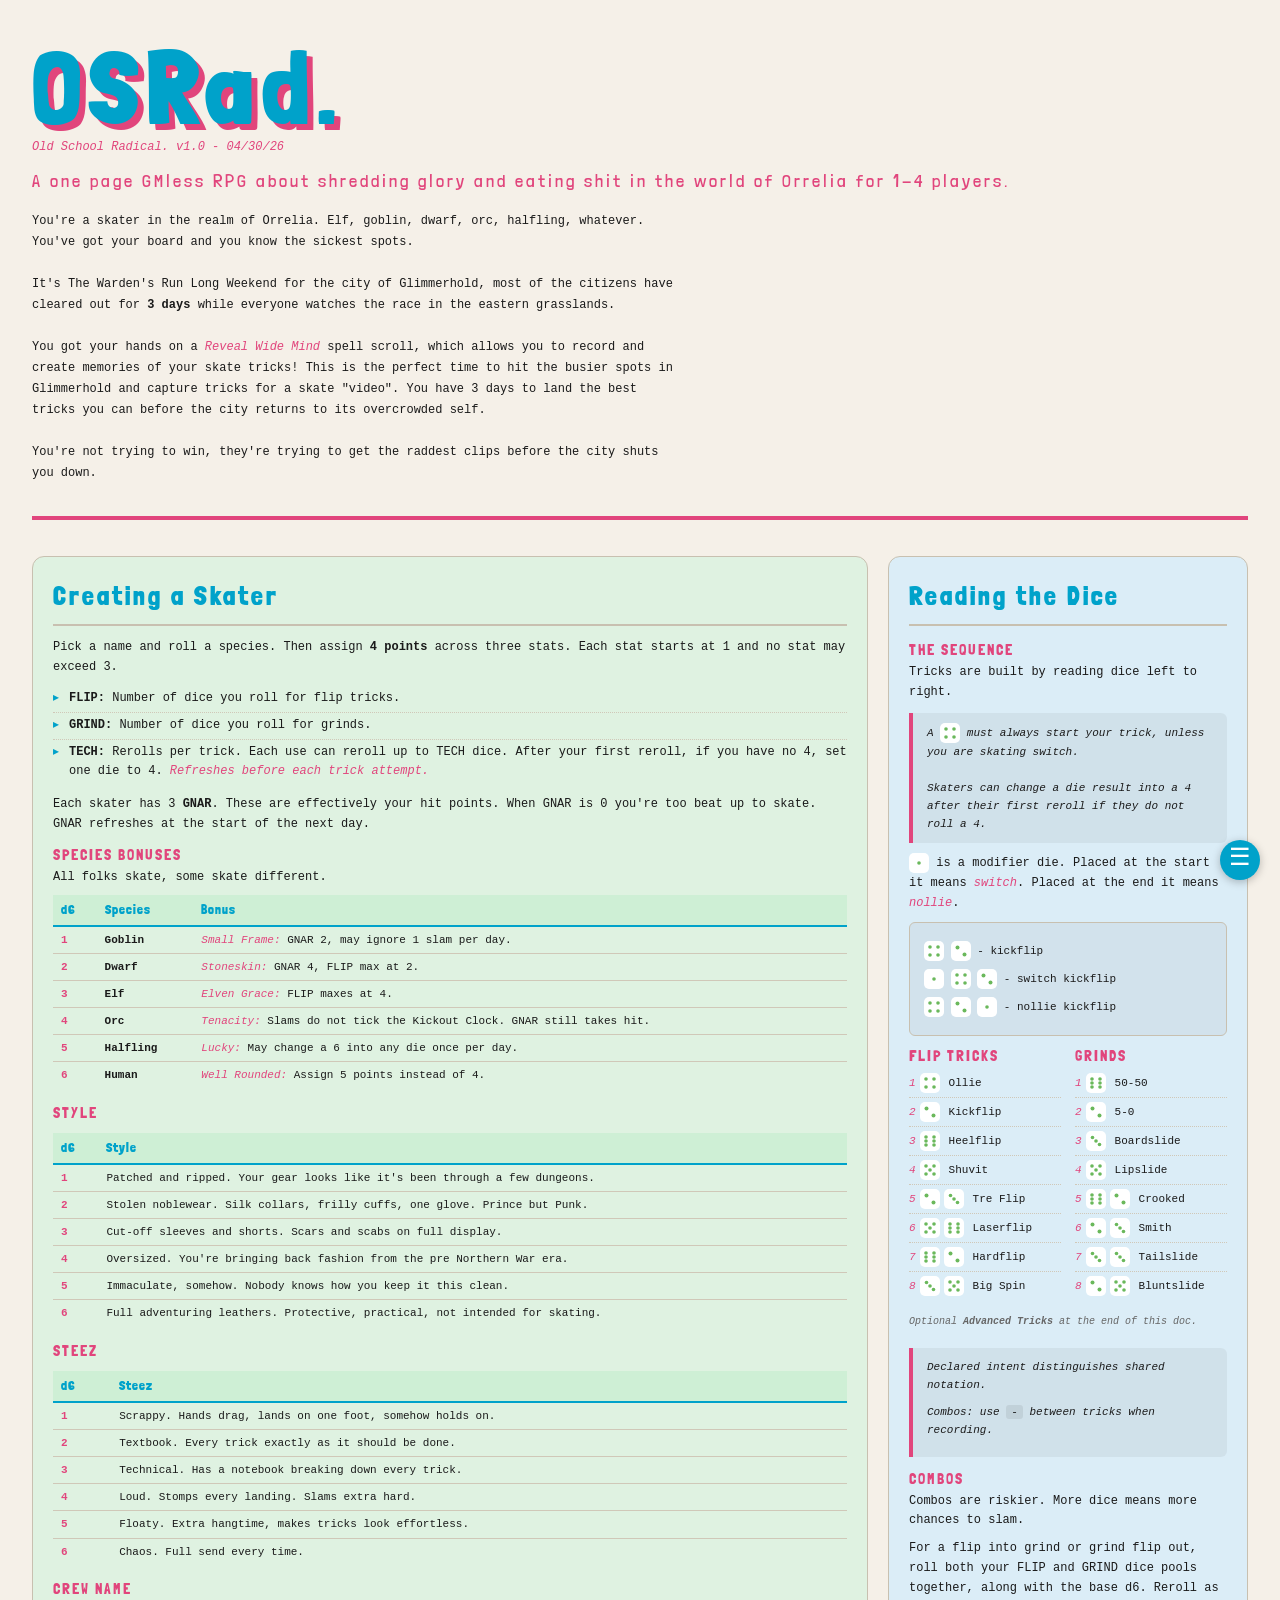
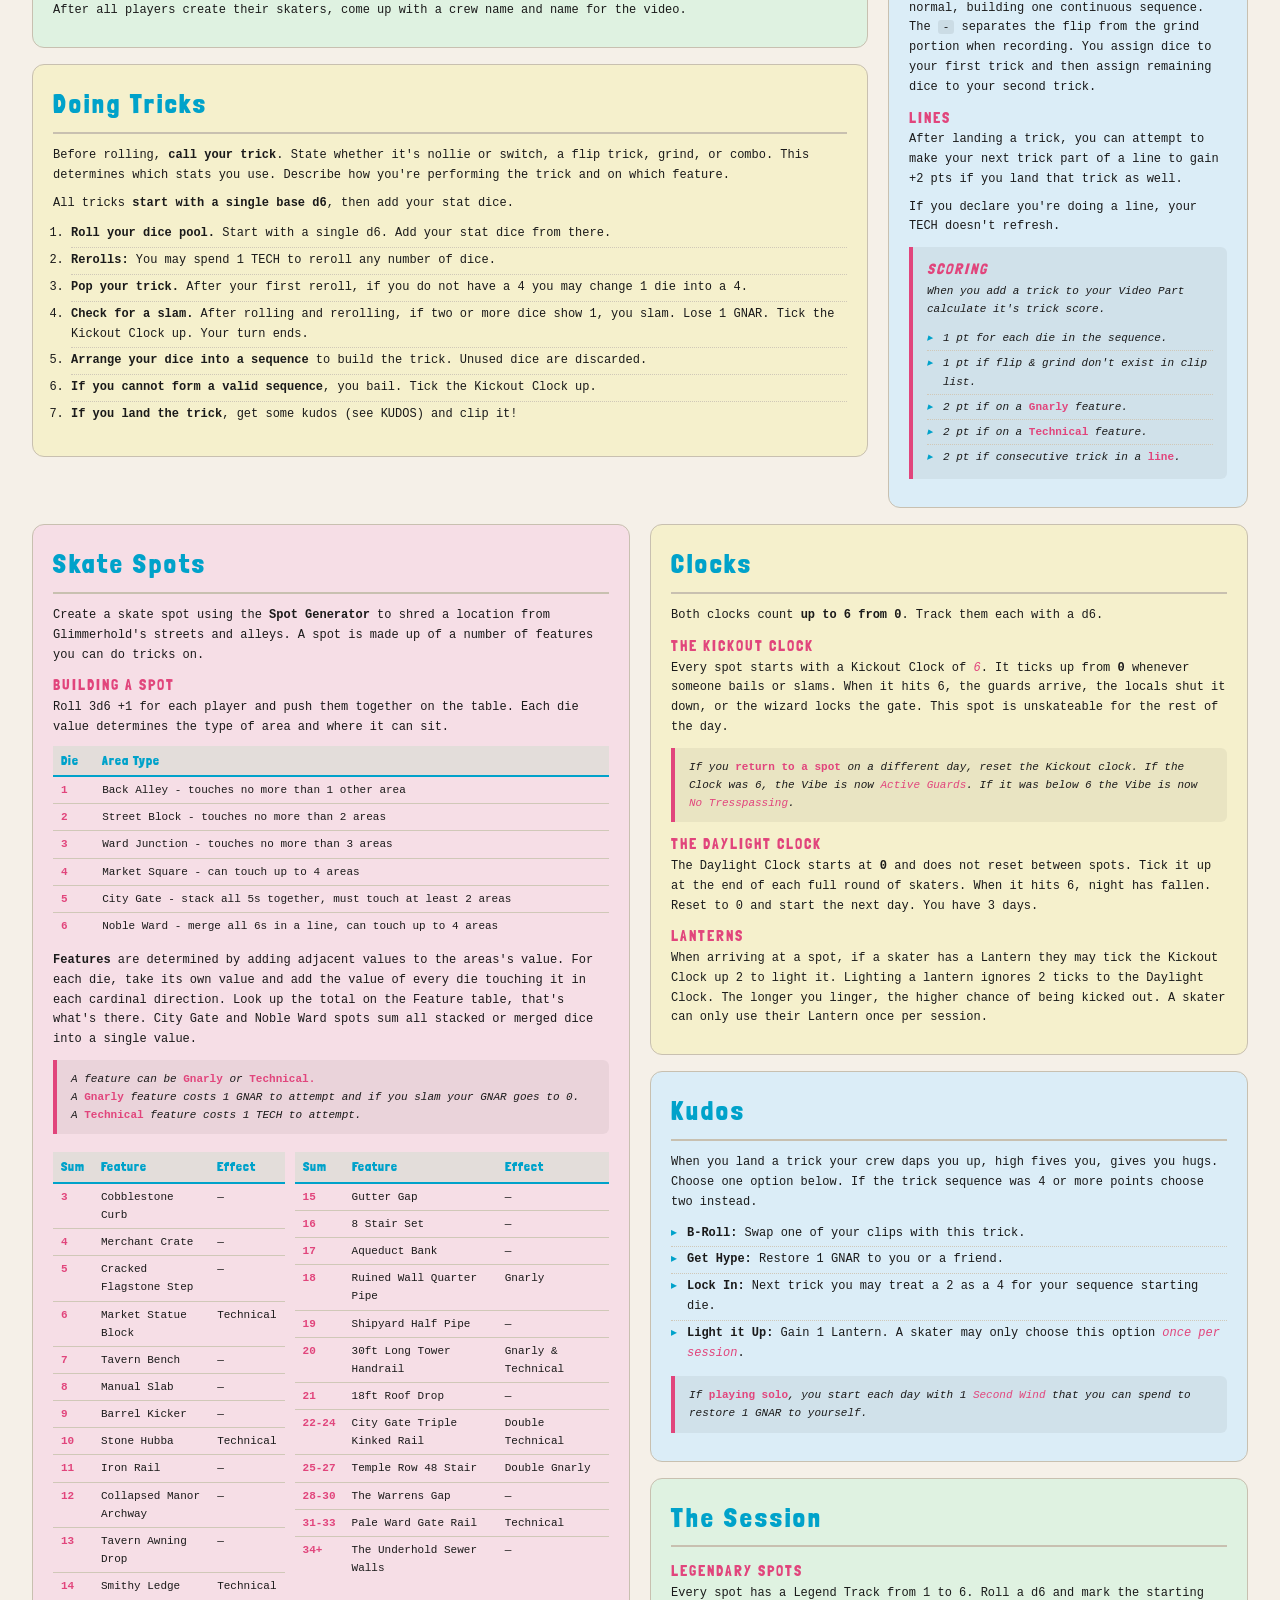
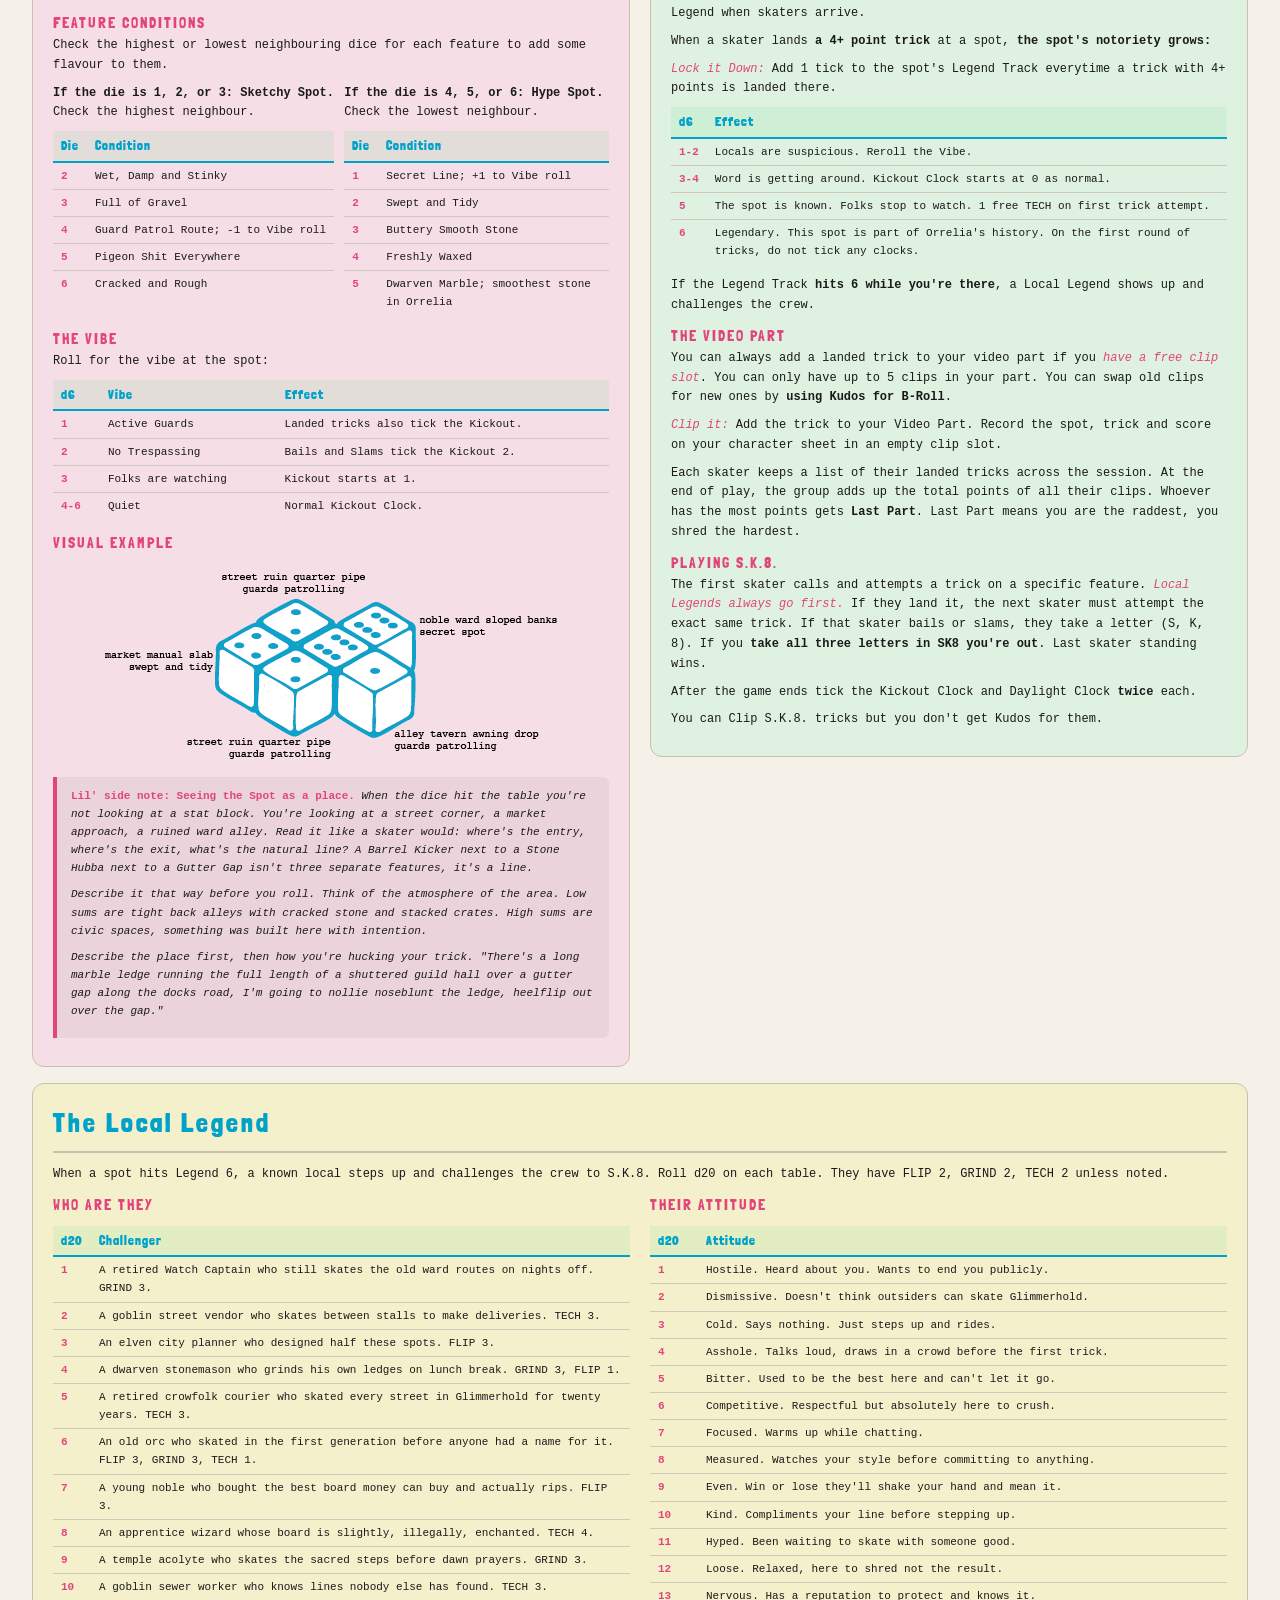
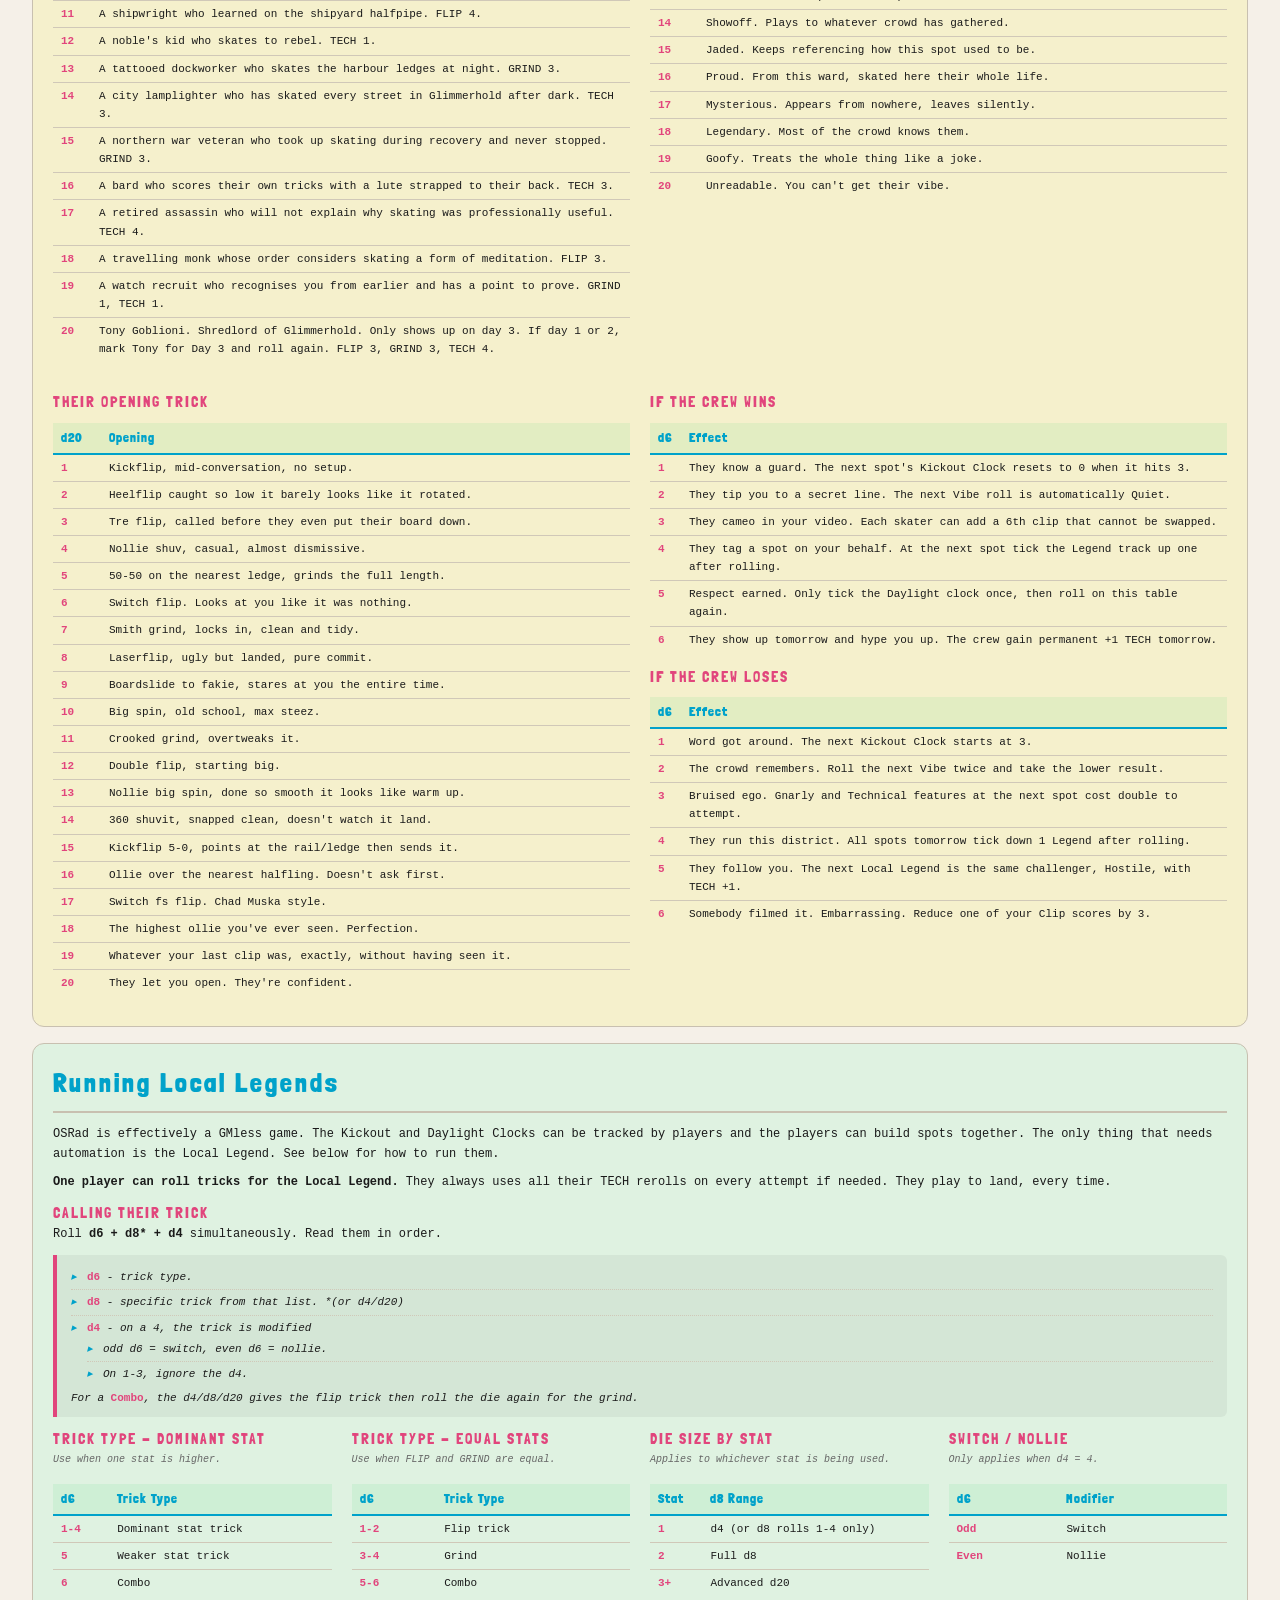
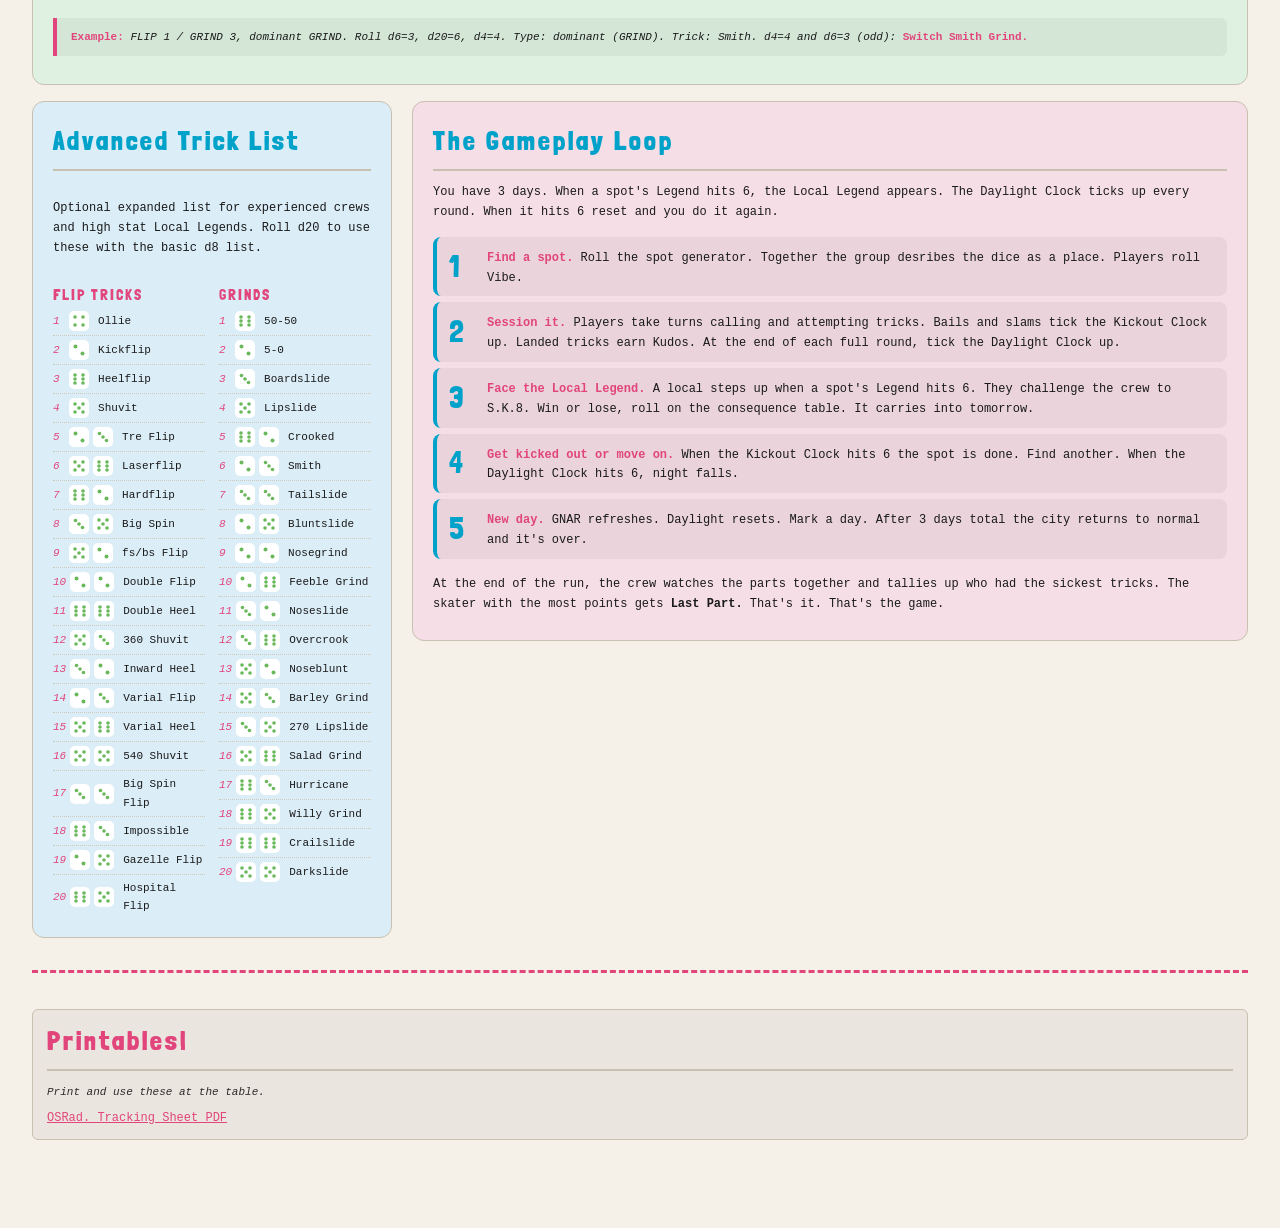
==== commit c50b1955: "Add files via upload" ====
--- a/raw/osrad/osrad.html
+++ b/raw/osrad/osrad.html
@@ -561,9 +561,9 @@
                 <p>Pick a name and roll a species. Then assign <strong>4 points</strong> across three stats. Each stat
                     starts at 1 and no stat may exceed 3.</p>
                 <ul>
-                    <li><strong>FLIP:</strong> How many dice you roll for flip tricks.</li>
-                    <li><strong>GRIND:</strong> How many dice you roll for grinds.</li>
-                    <li><strong>TECH:</strong> Spend 1 TECH to reroll any number of dice. If your intial reroll has no 4 you can change 1 die to a 4. <em>Refreshes before each trick attempt.</em></li>
+                    <li><strong>FLIP:</strong> Number of dice you roll for flip tricks.</li>
+                    <li><strong>GRIND:</strong> Number of dice you roll for grinds.</li>
+                    <li><strong>TECH:</strong> Rerolls per trick. Each use can reroll up to TECH dice. After your first reroll, if you have no 4, set one die to 4. <em>Refreshes before each trick attempt.</em></li>
                 </ul>
                 <p>Each skater has 3 <strong>GNAR</strong>. These are effectively your hit points. When GNAR is 0 you're
                     too beat up to skate. GNAR refreshes at the start of the next day.</p>
@@ -584,7 +584,7 @@
                     <tr>
                         <td>2</td>
                         <td><strong>Dwarf</strong></td>
-                        <td><em>Stoneskin:</em> GNAR 4, FLIP and GRIND max at 2.</td>
+                        <td><em>Stoneskin:</em> GNAR 4, FLIP max at 2.</td>
                     </tr>
                     <tr>
                         <td>3</td>
@@ -1030,6 +1030,7 @@
                     <p>When you add a trick to your Video Part calculate it's trick score.</p>
                     <ul>
                         <li>1 pt for each die in the sequence.</li>
+                        <li>1 pt if flip & grind don't exist in clip list.</li>
                         <li>2 pt if on a <strong>Gnarly</strong> feature.</li>
                         <li>2 pt if on a <strong>Technical</strong> feature.</li>
                         <li>2 pt if consecutive trick in a <strong>line</strong>.</li>
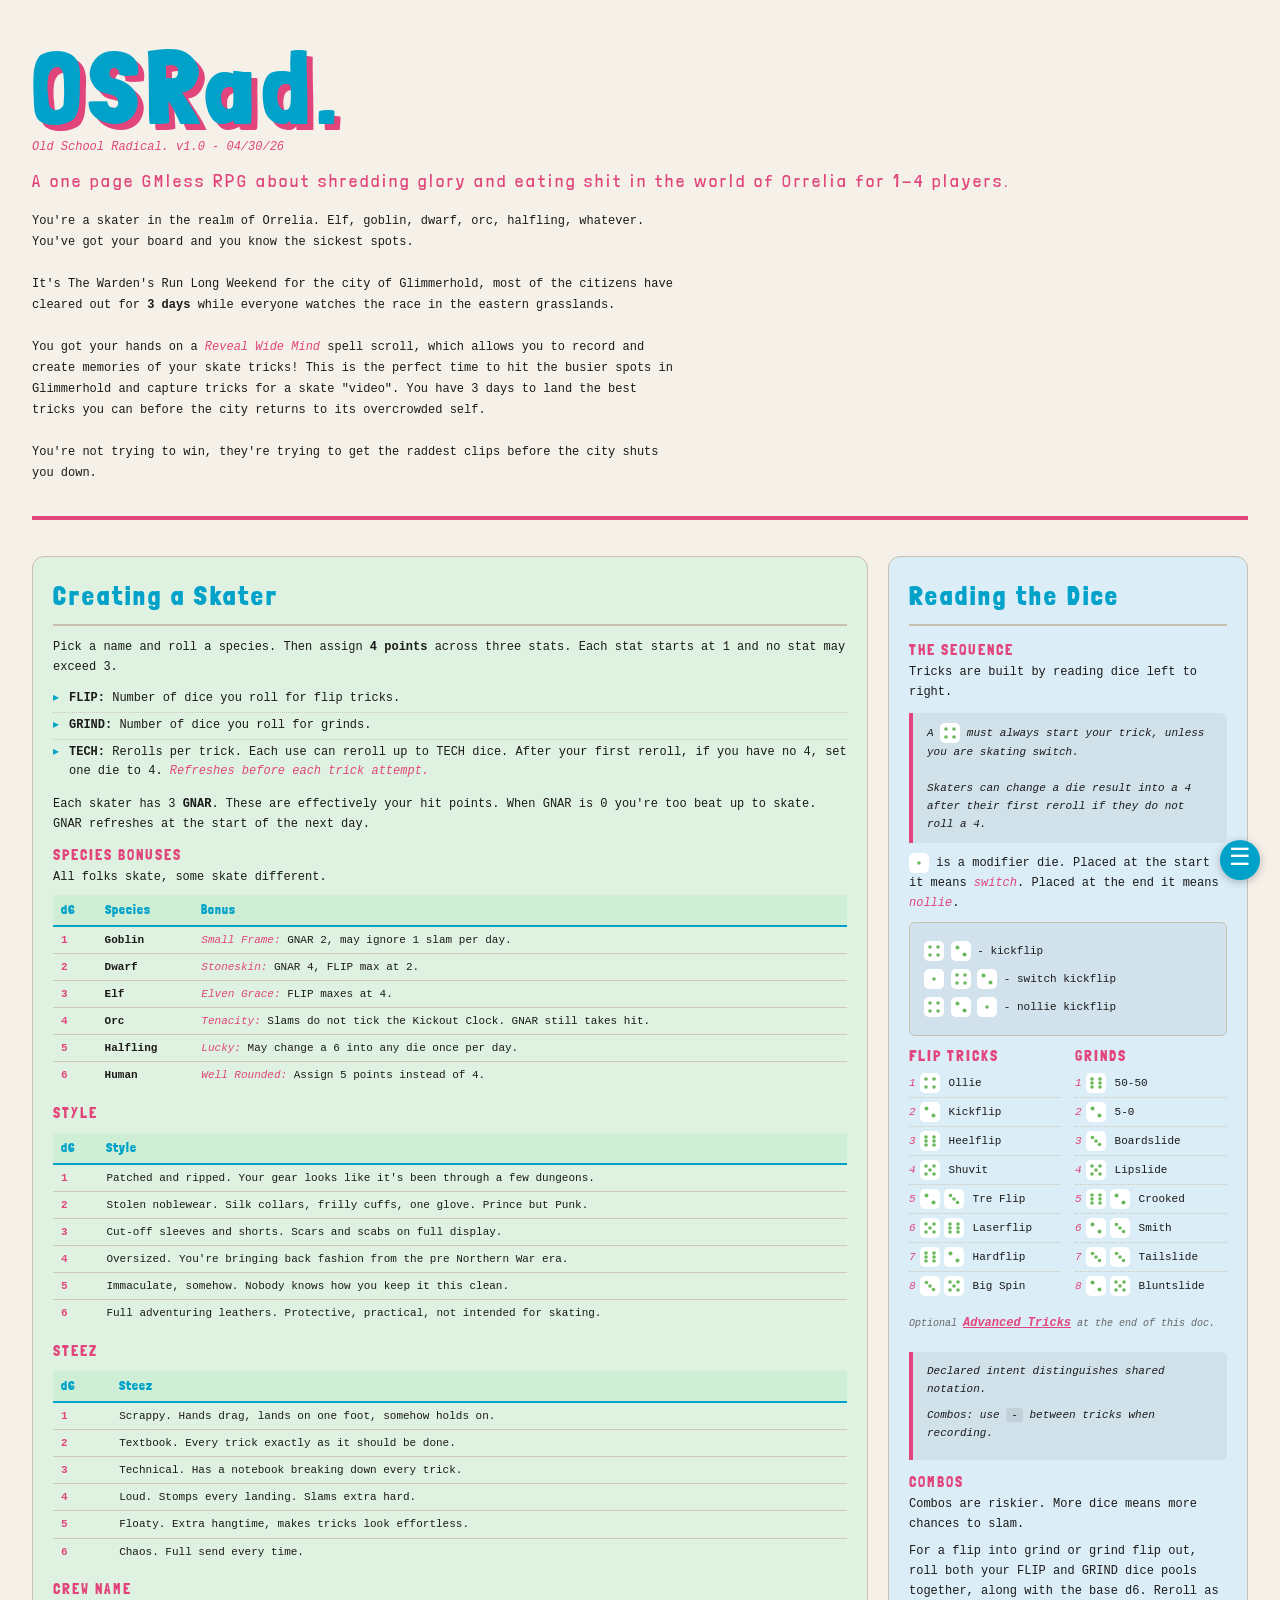
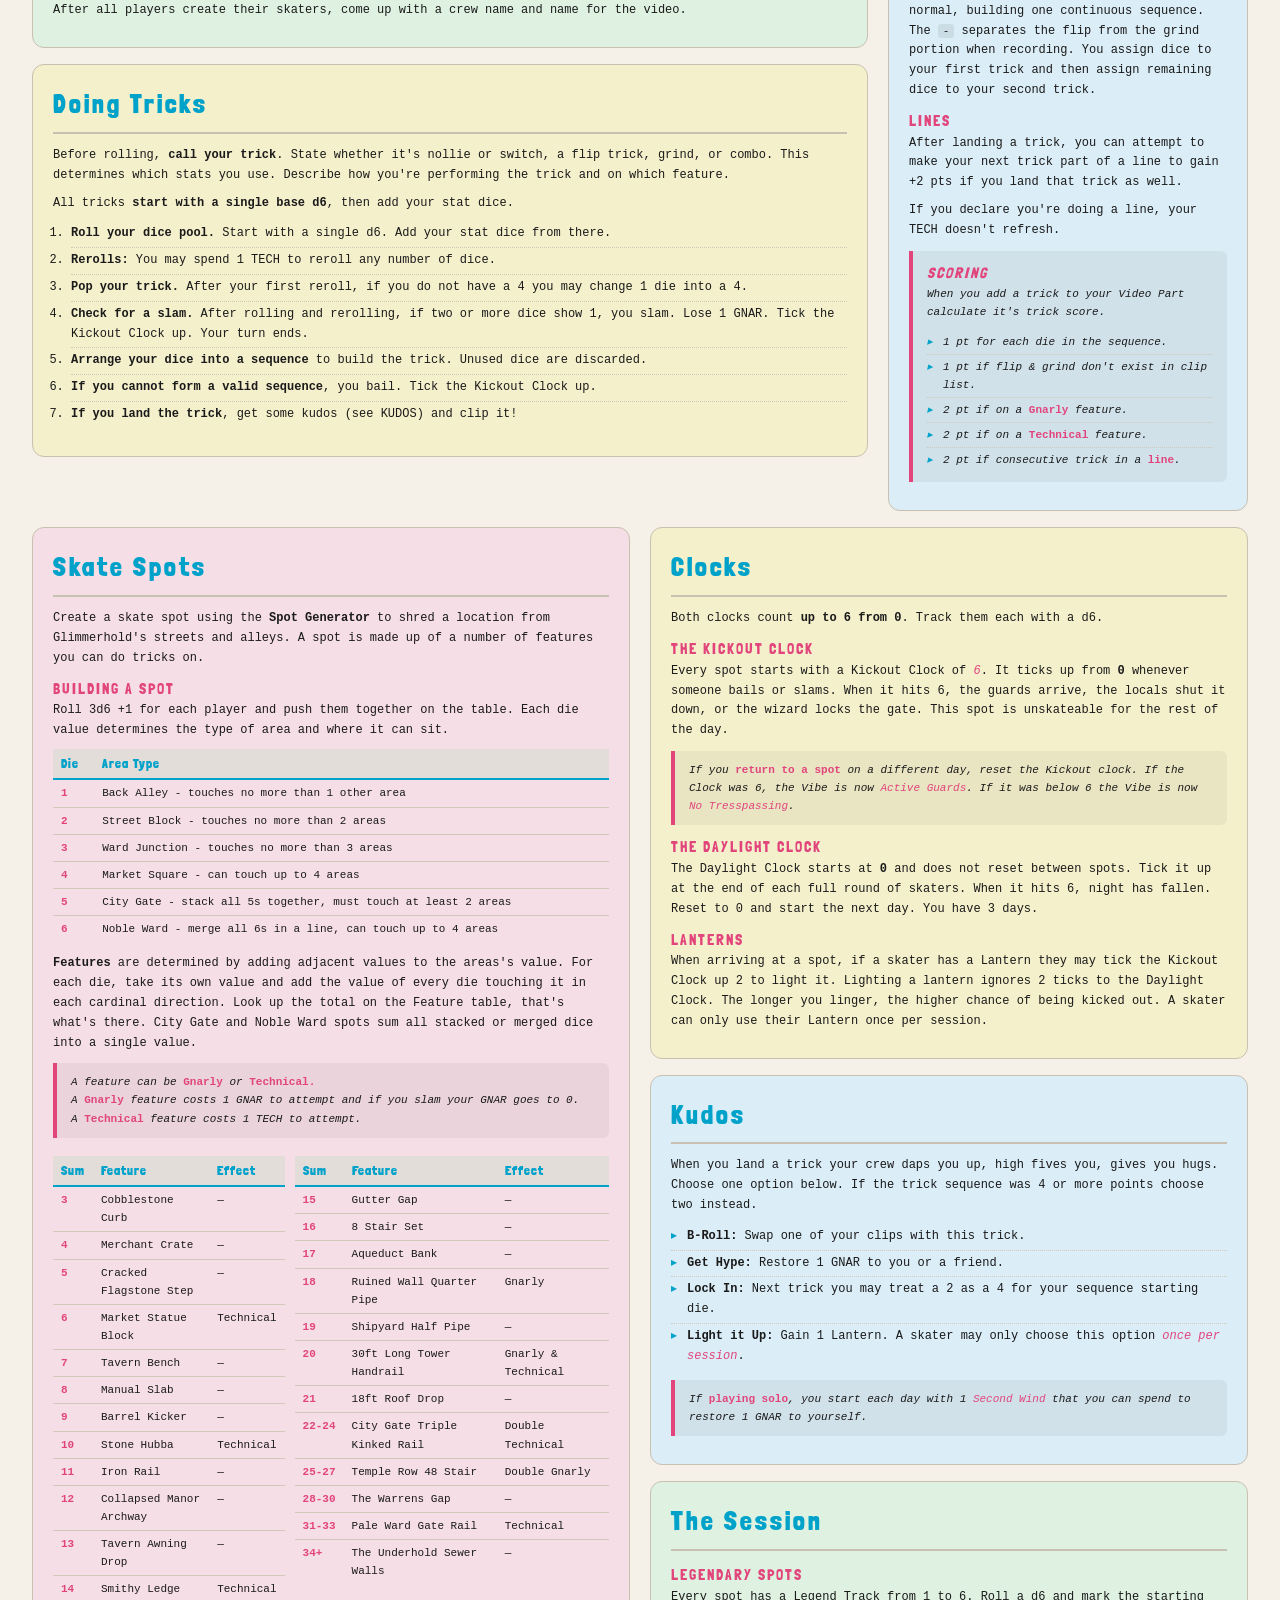
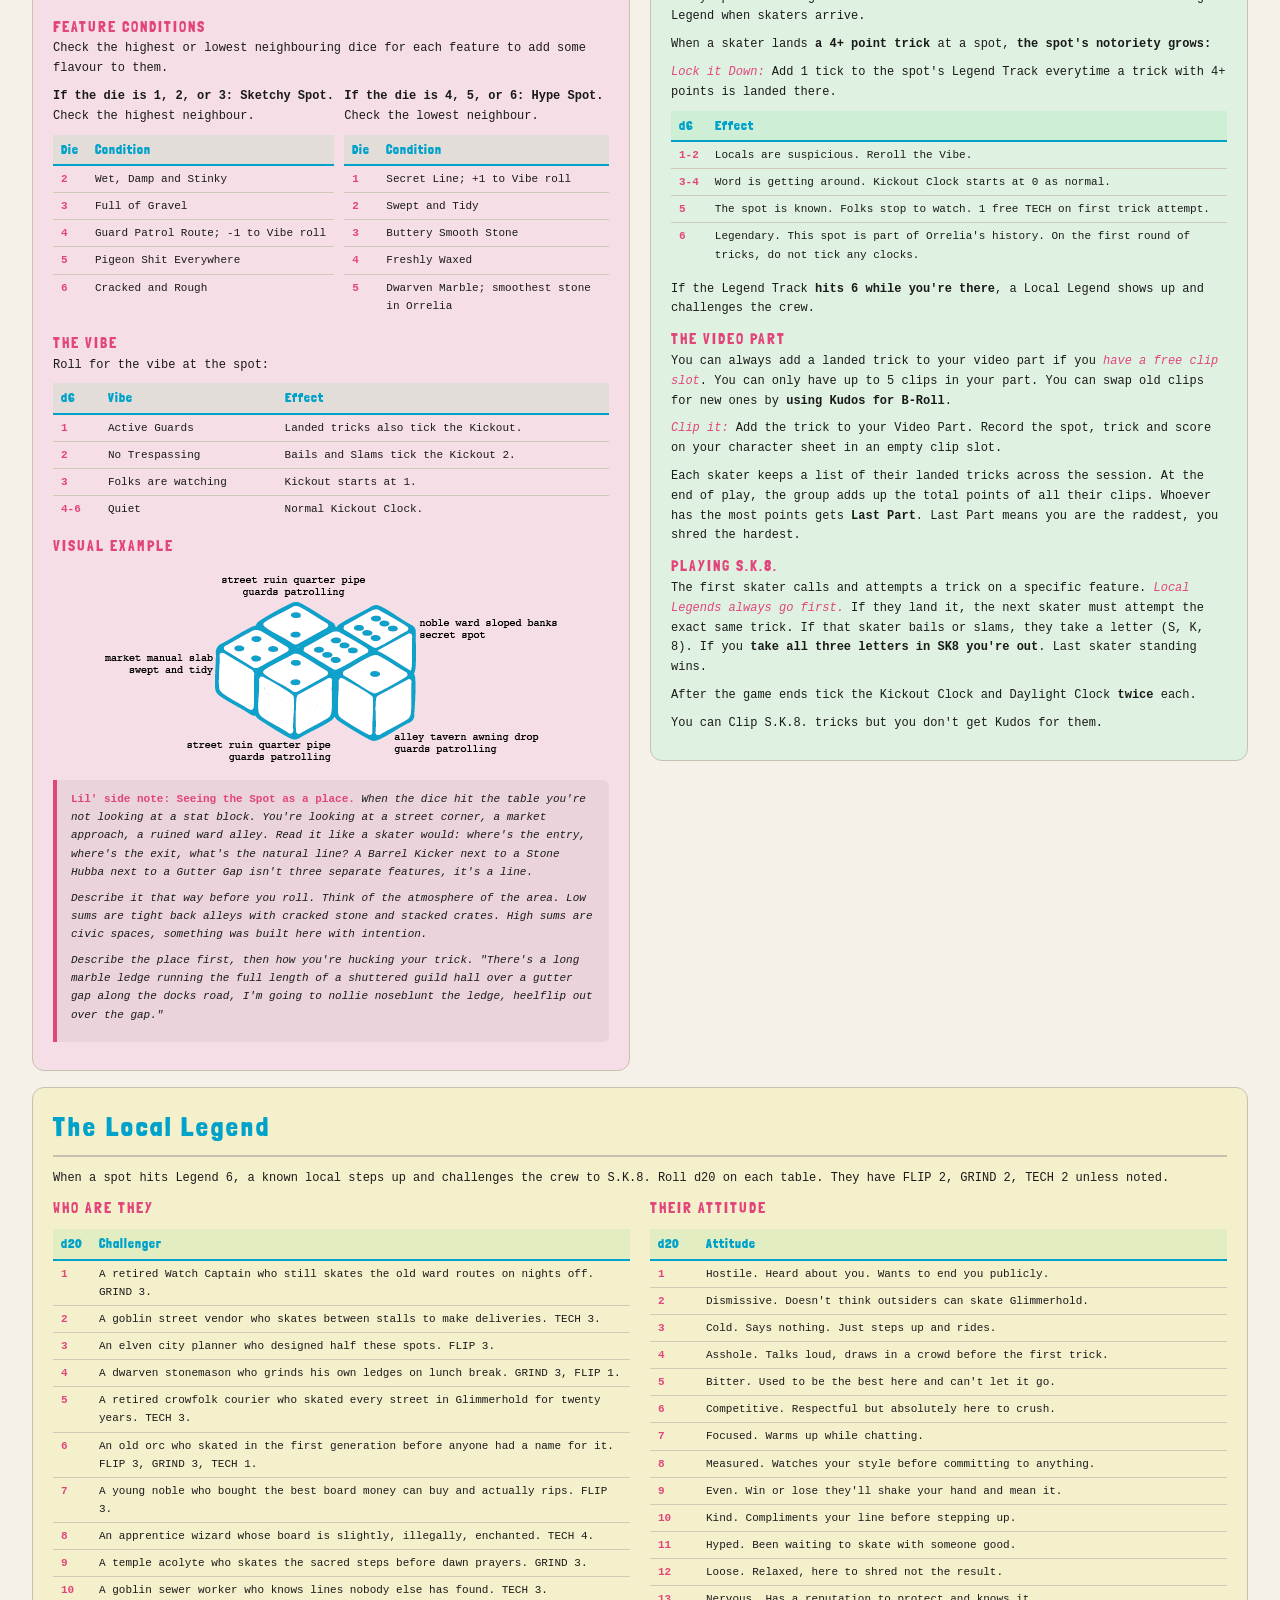
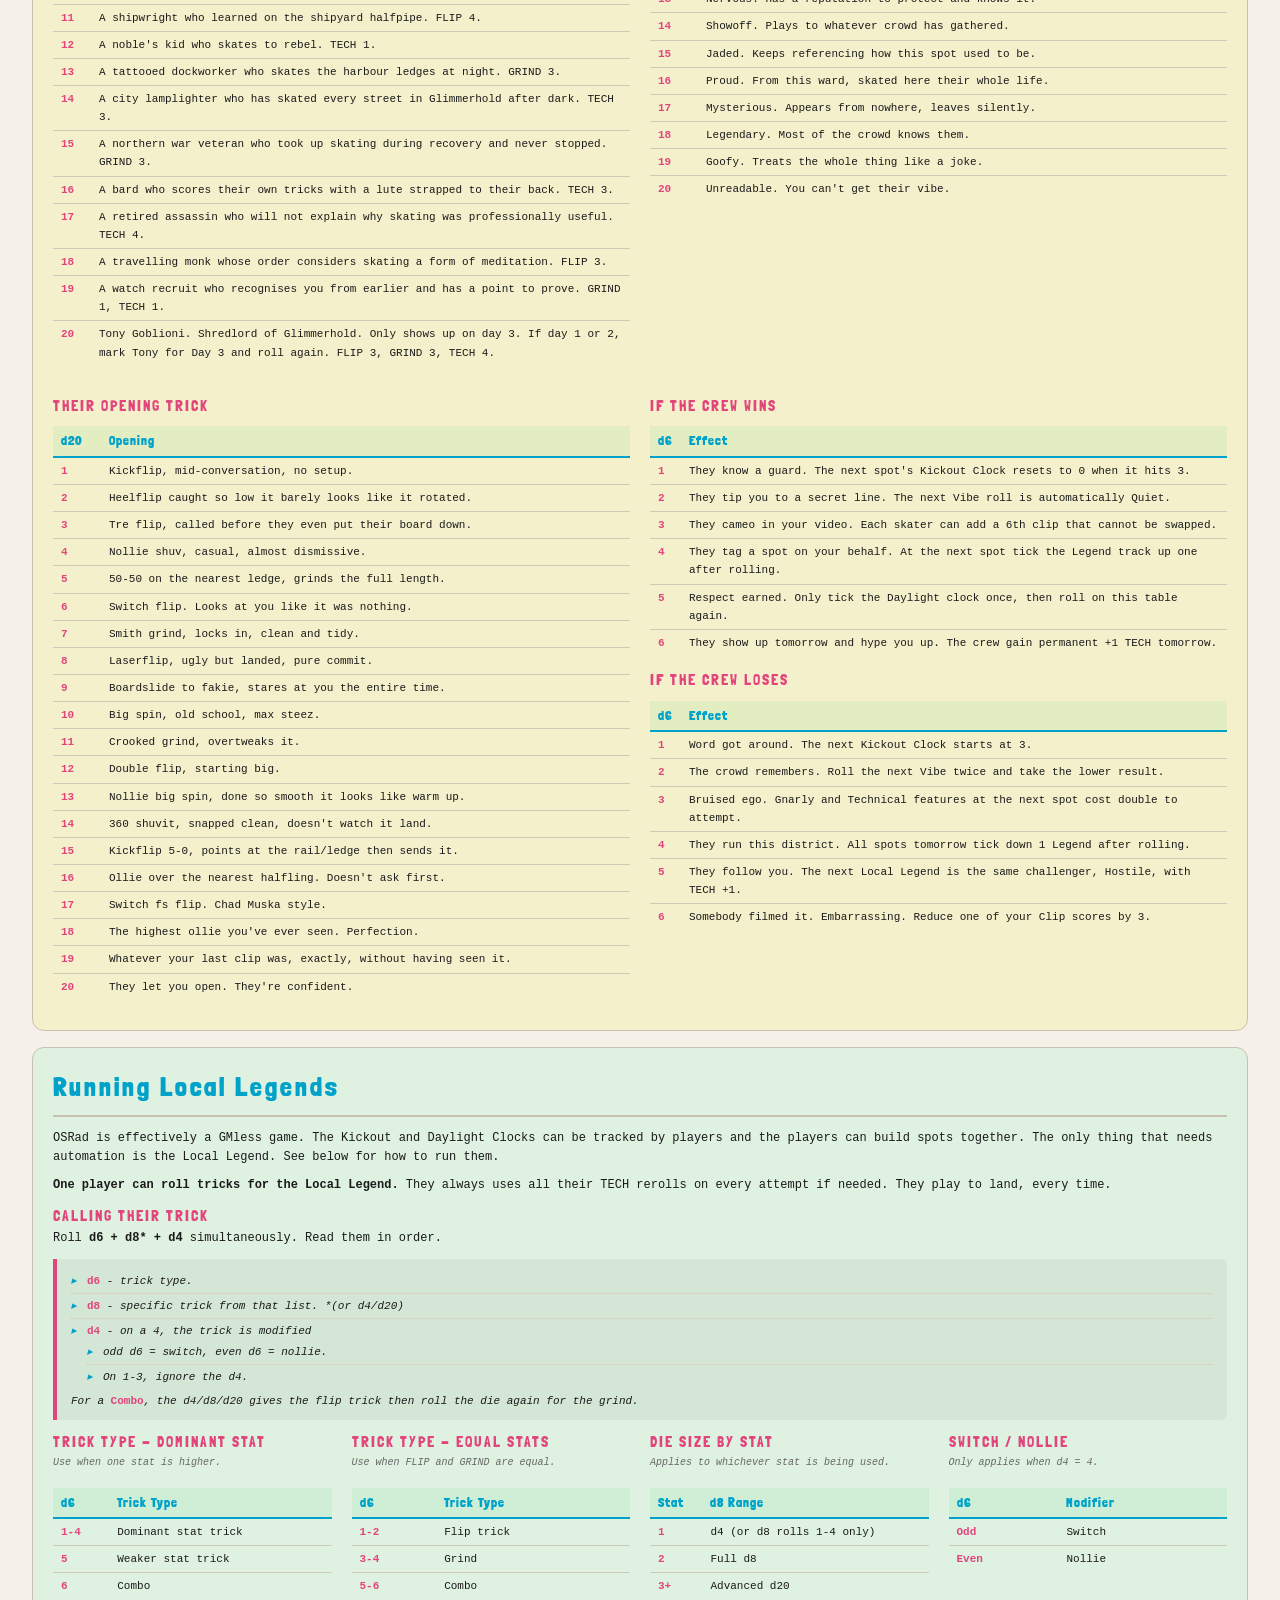
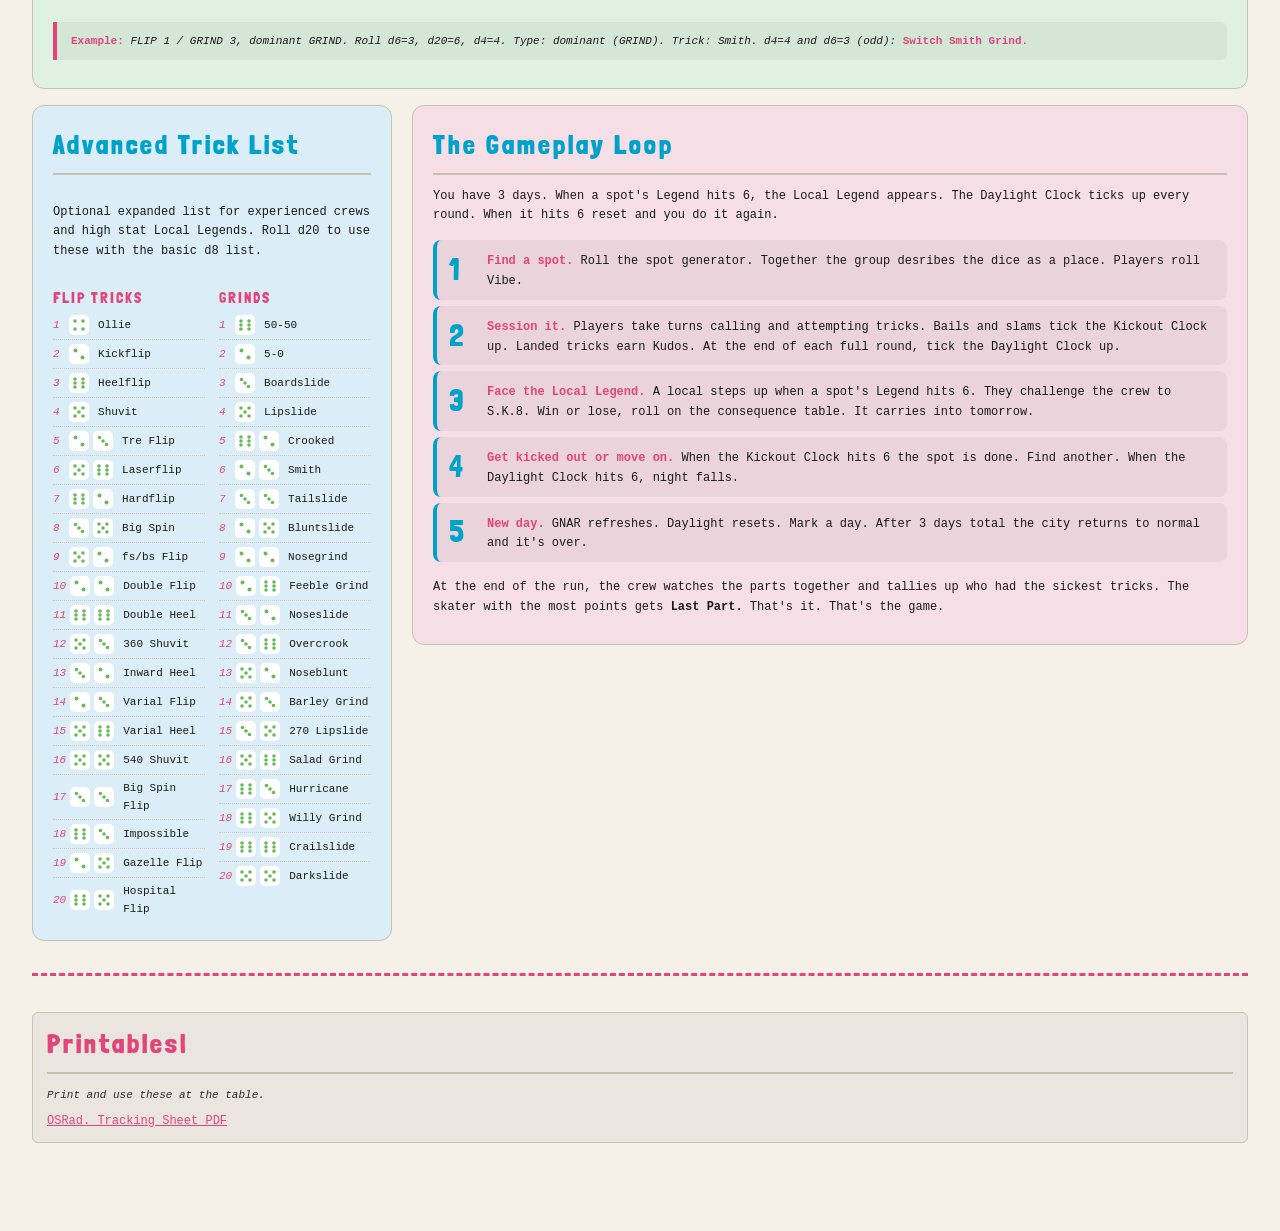
==== commit 2bc253f3: "Add files via upload" ====
--- a/raw/osrad/osrad.html
+++ b/raw/osrad/osrad.html
@@ -1002,7 +1002,7 @@
                         </div>
                     </div>
                     <div class="note">
-                        <p>Optional <strong>Advanced Tricks</strong> at the end of this doc.</p>
+                        <p>Optional <strong><a href="#tricks">Advanced Tricks</a></strong> at the end of this doc.</p>
                     </div>
                 </div>
 
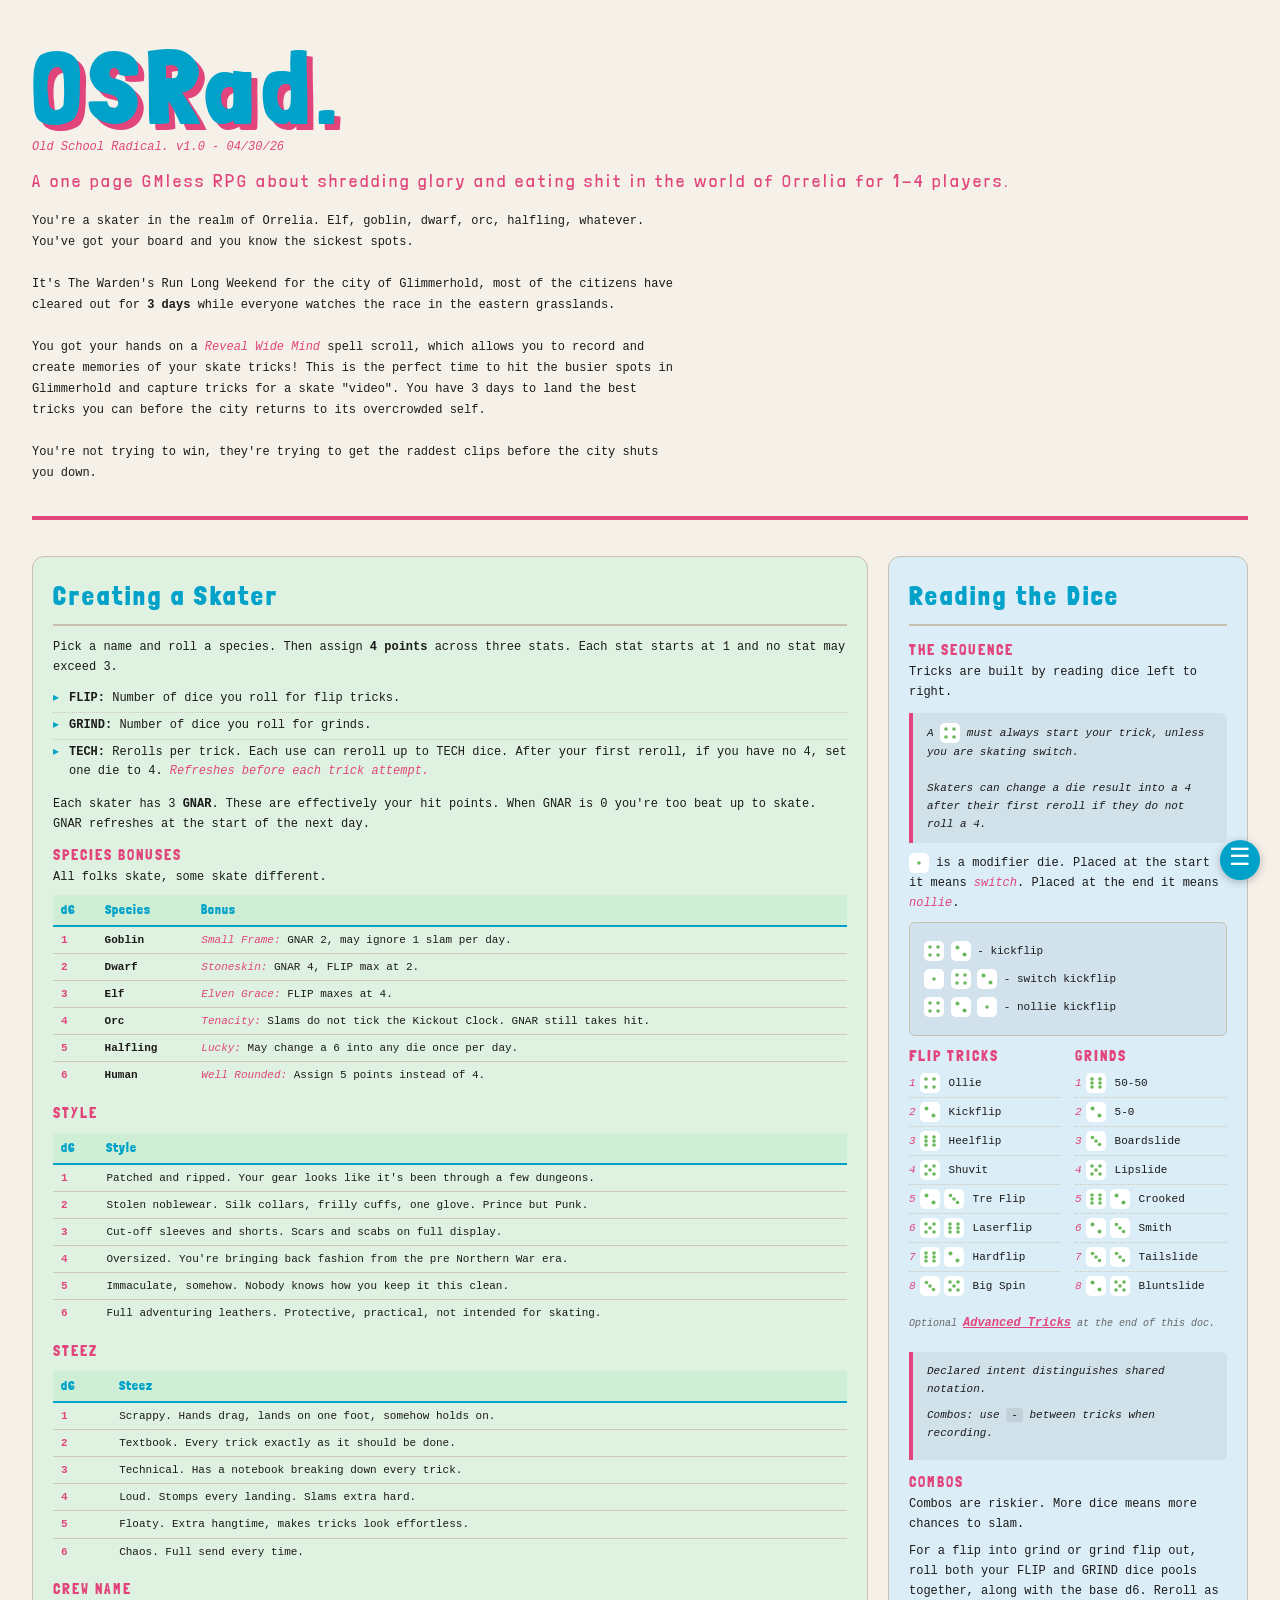
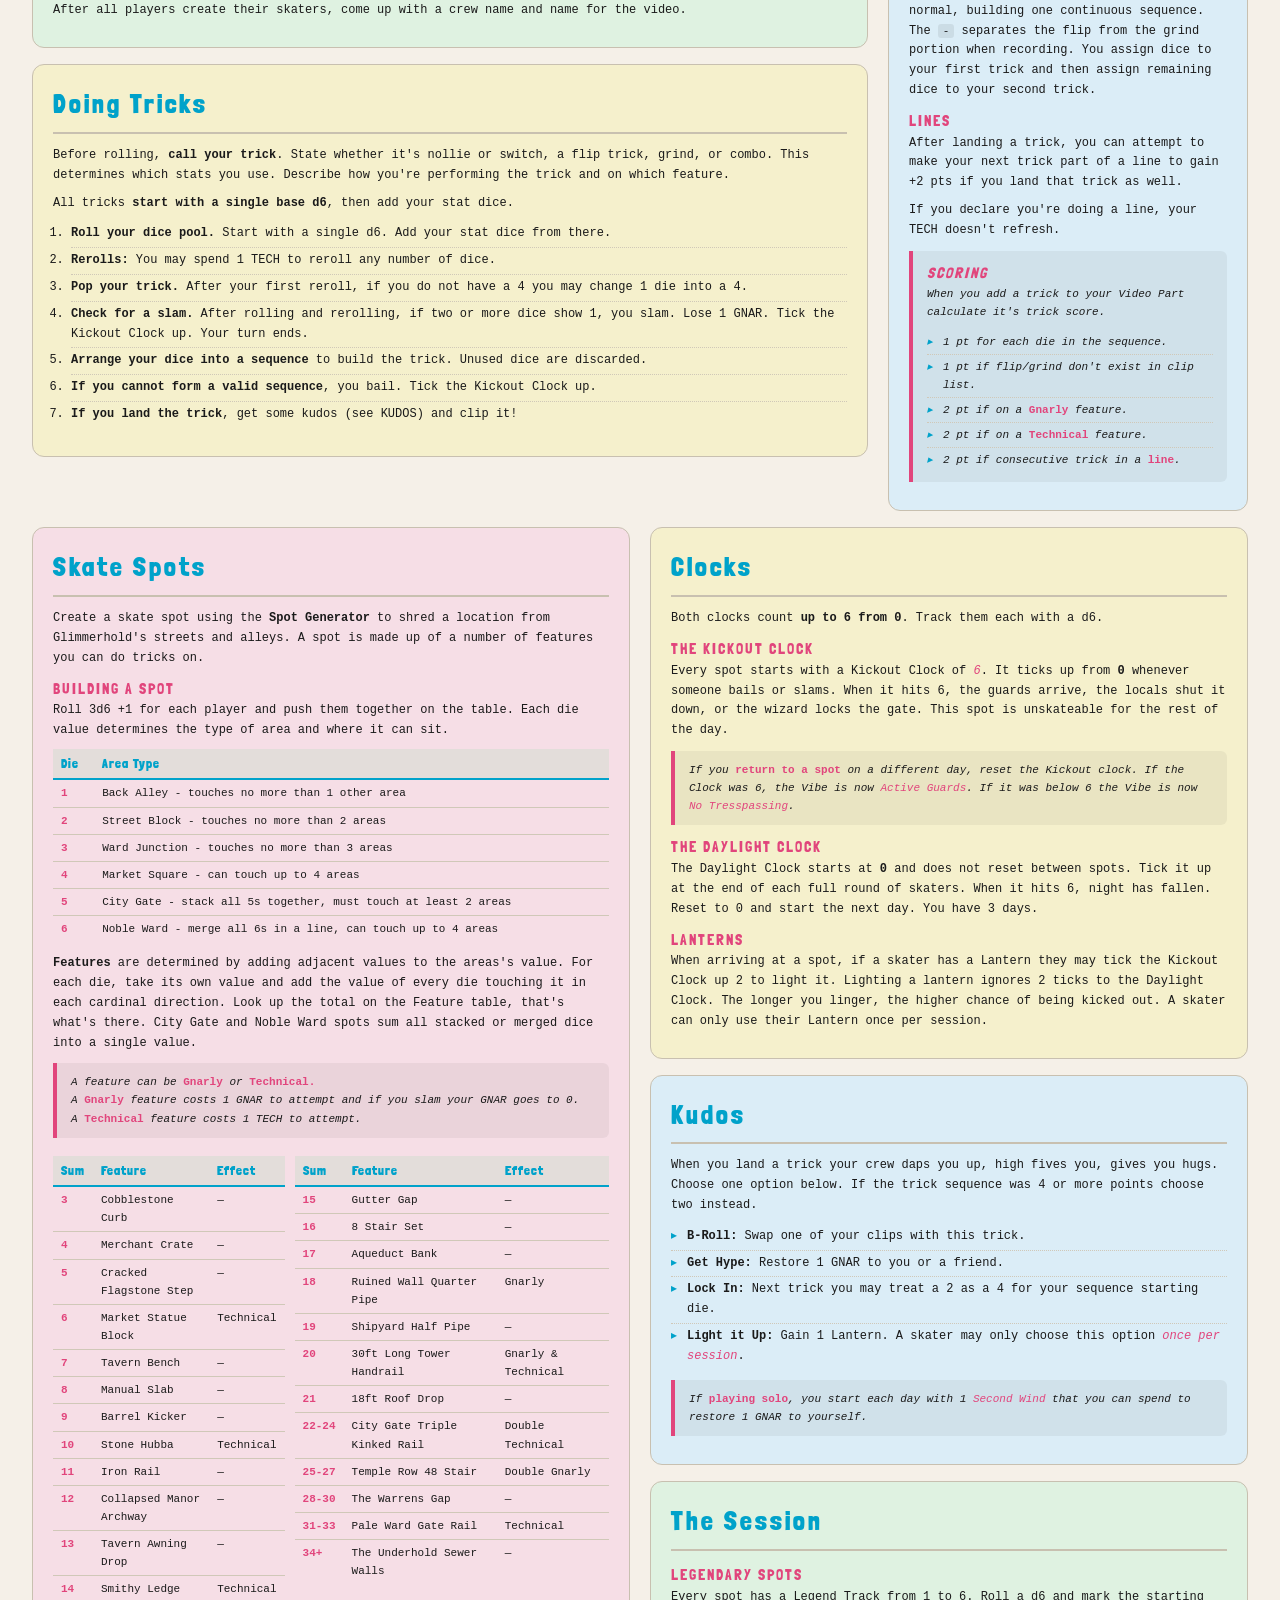
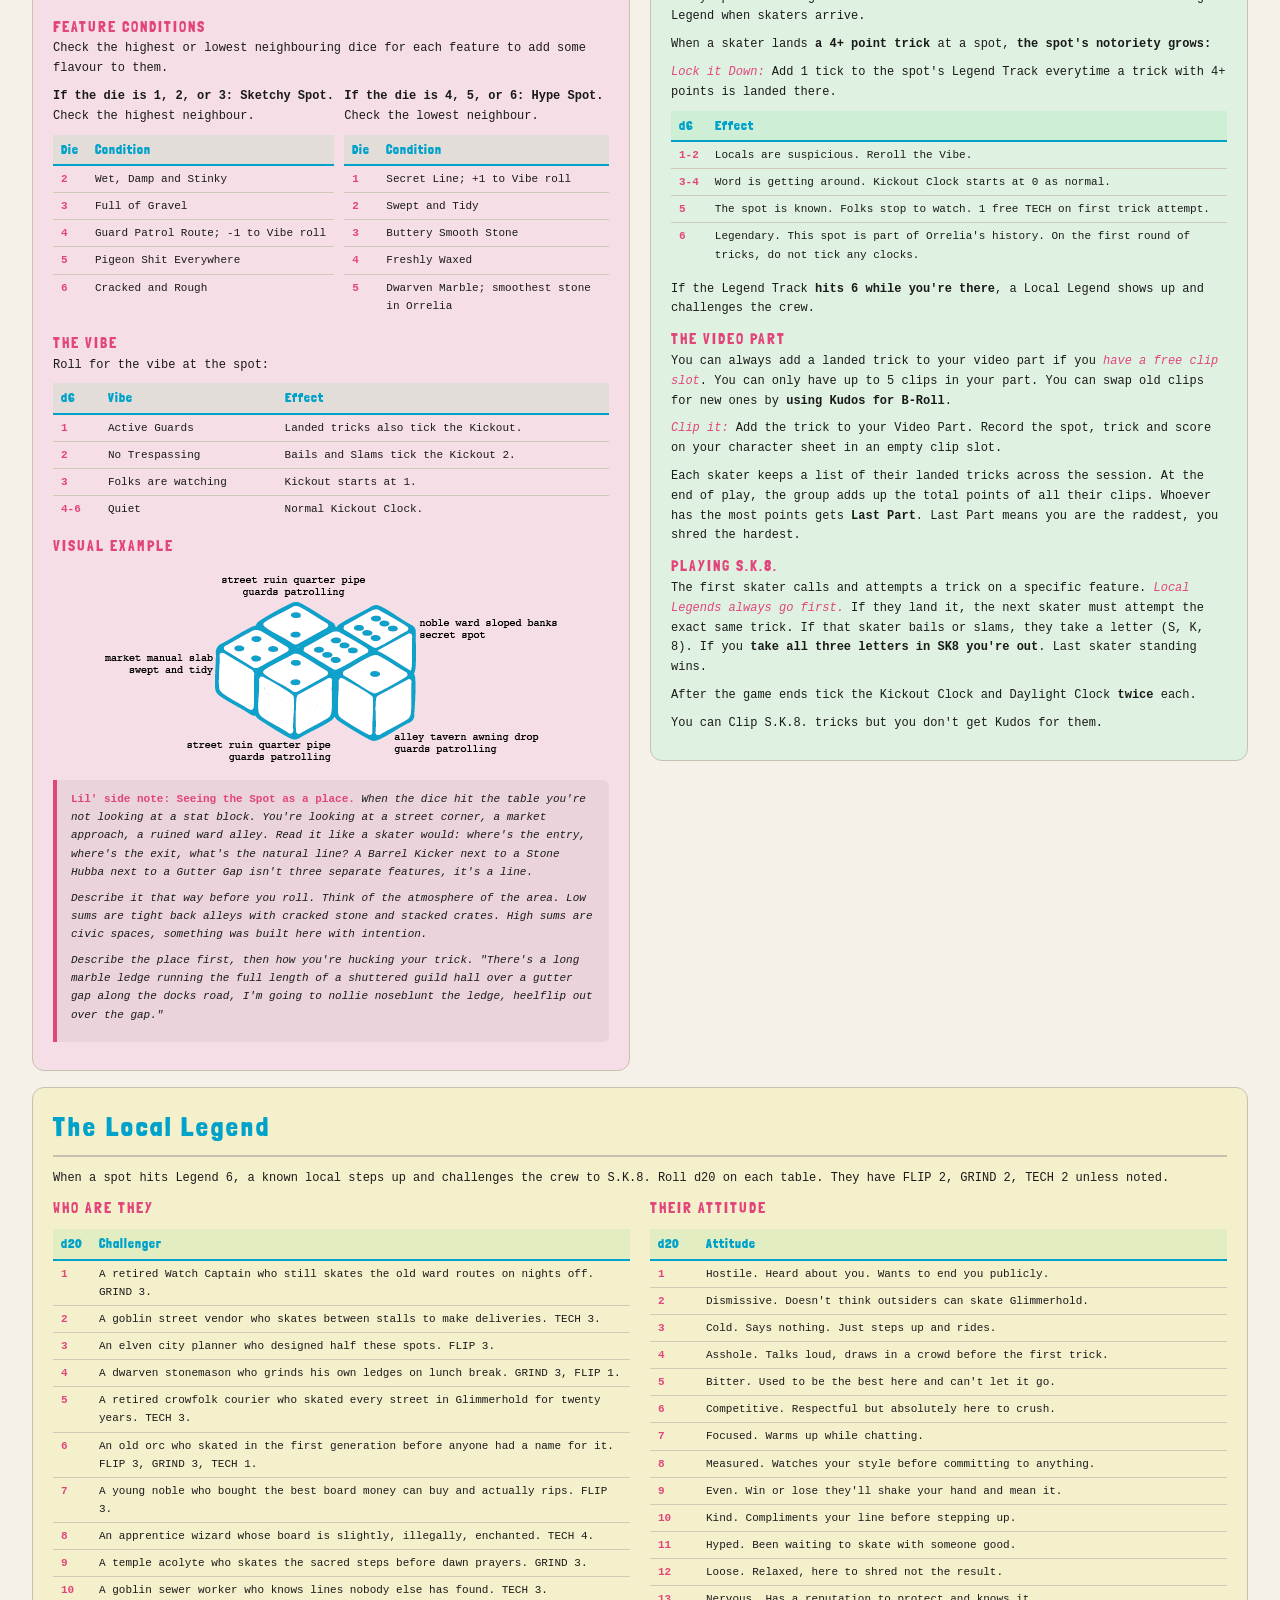
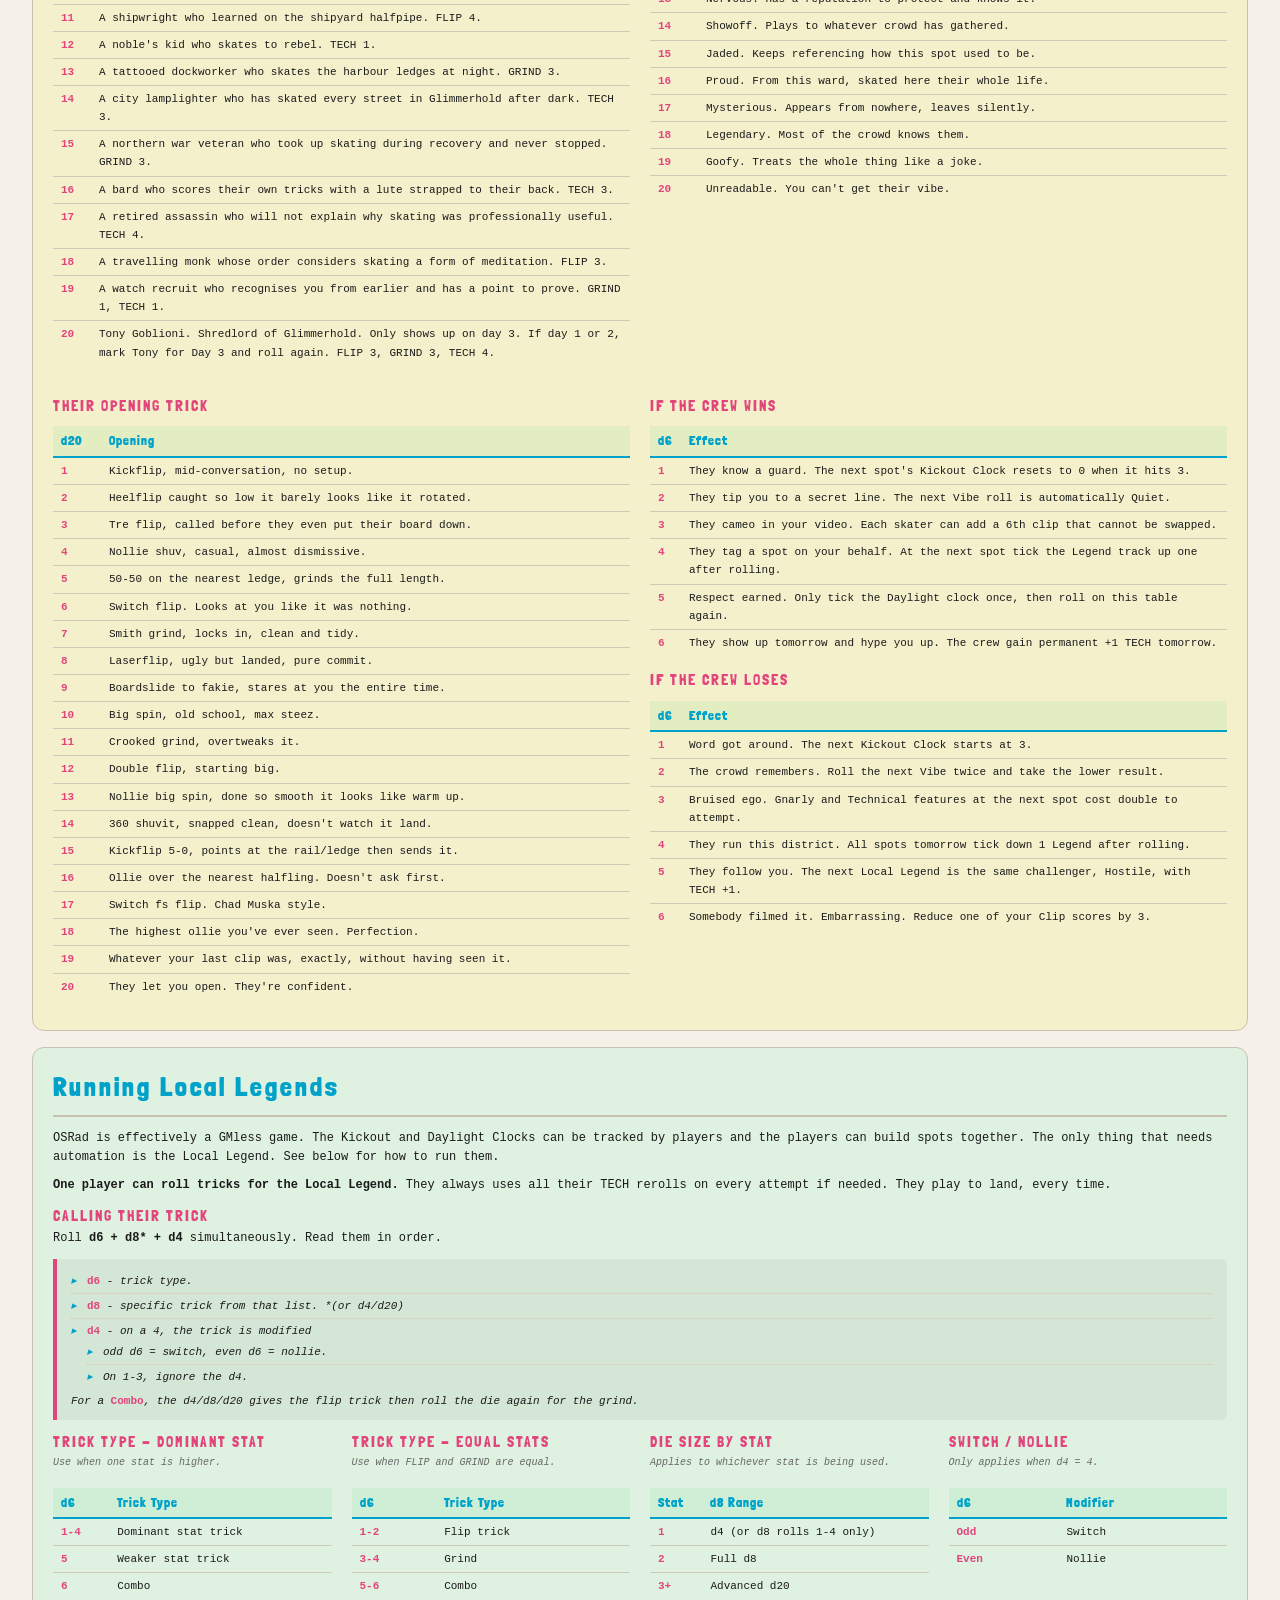
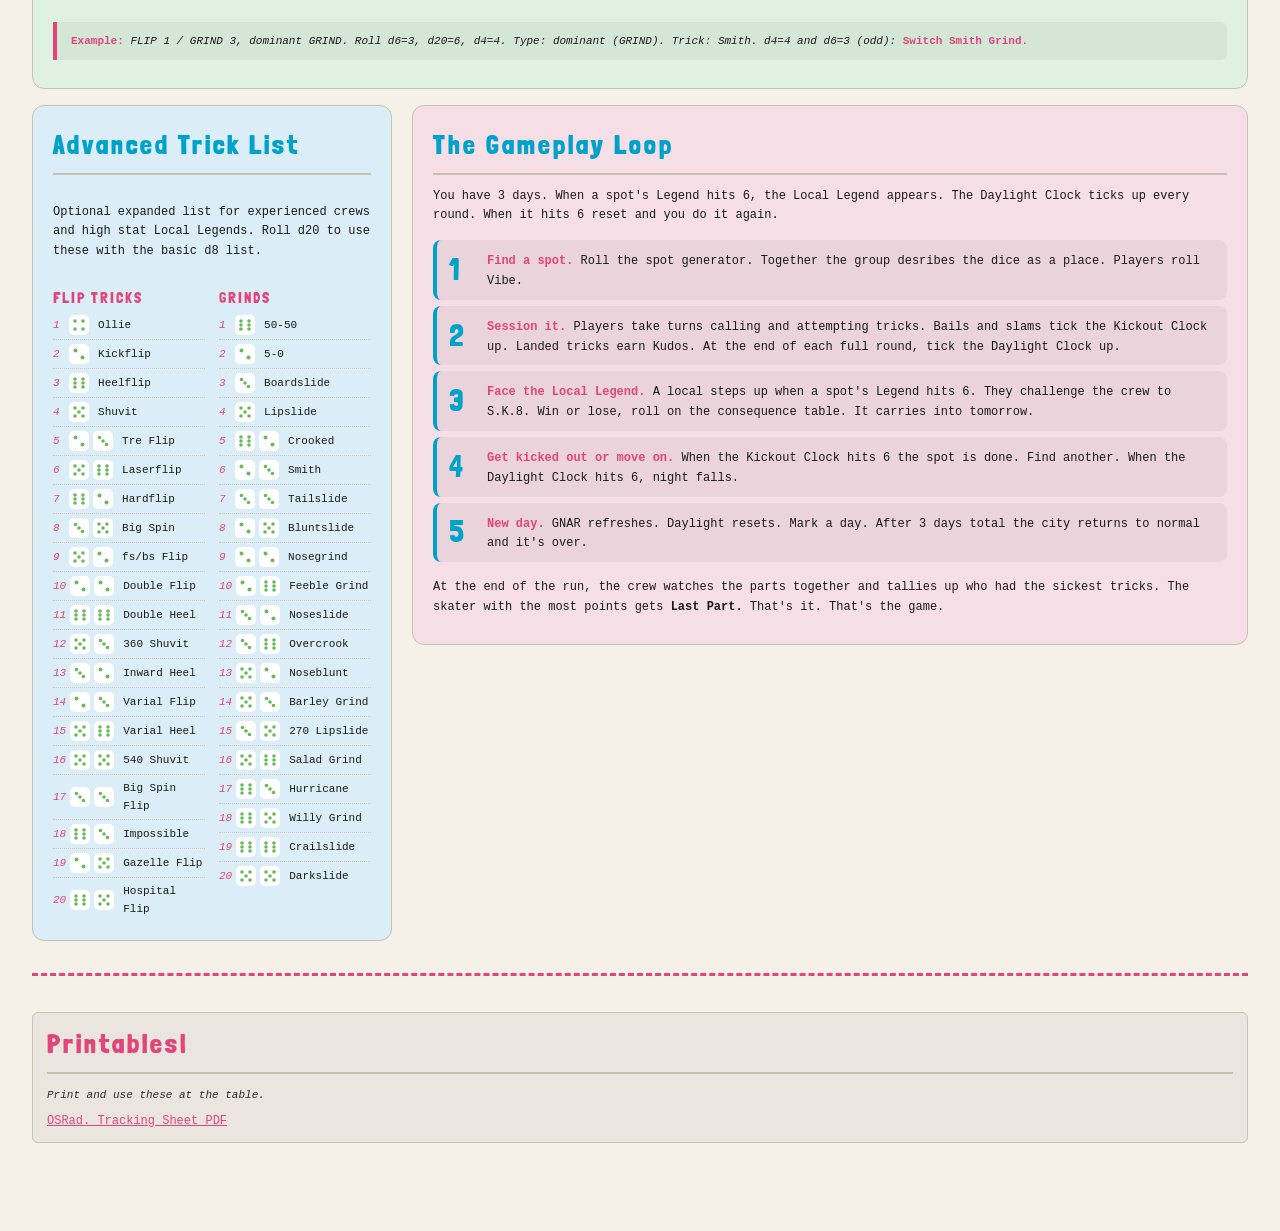
==== commit ab90f584: "Add files via upload" ====
--- a/raw/osrad/osrad.html
+++ b/raw/osrad/osrad.html
@@ -1030,7 +1030,7 @@
                     <p>When you add a trick to your Video Part calculate it's trick score.</p>
                     <ul>
                         <li>1 pt for each die in the sequence.</li>
-                        <li>1 pt if flip & grind don't exist in clip list.</li>
+                        <li>1 pt if flip/grind don't exist in clip list.</li>
                         <li>2 pt if on a <strong>Gnarly</strong> feature.</li>
                         <li>2 pt if on a <strong>Technical</strong> feature.</li>
                         <li>2 pt if consecutive trick in a <strong>line</strong>.</li>
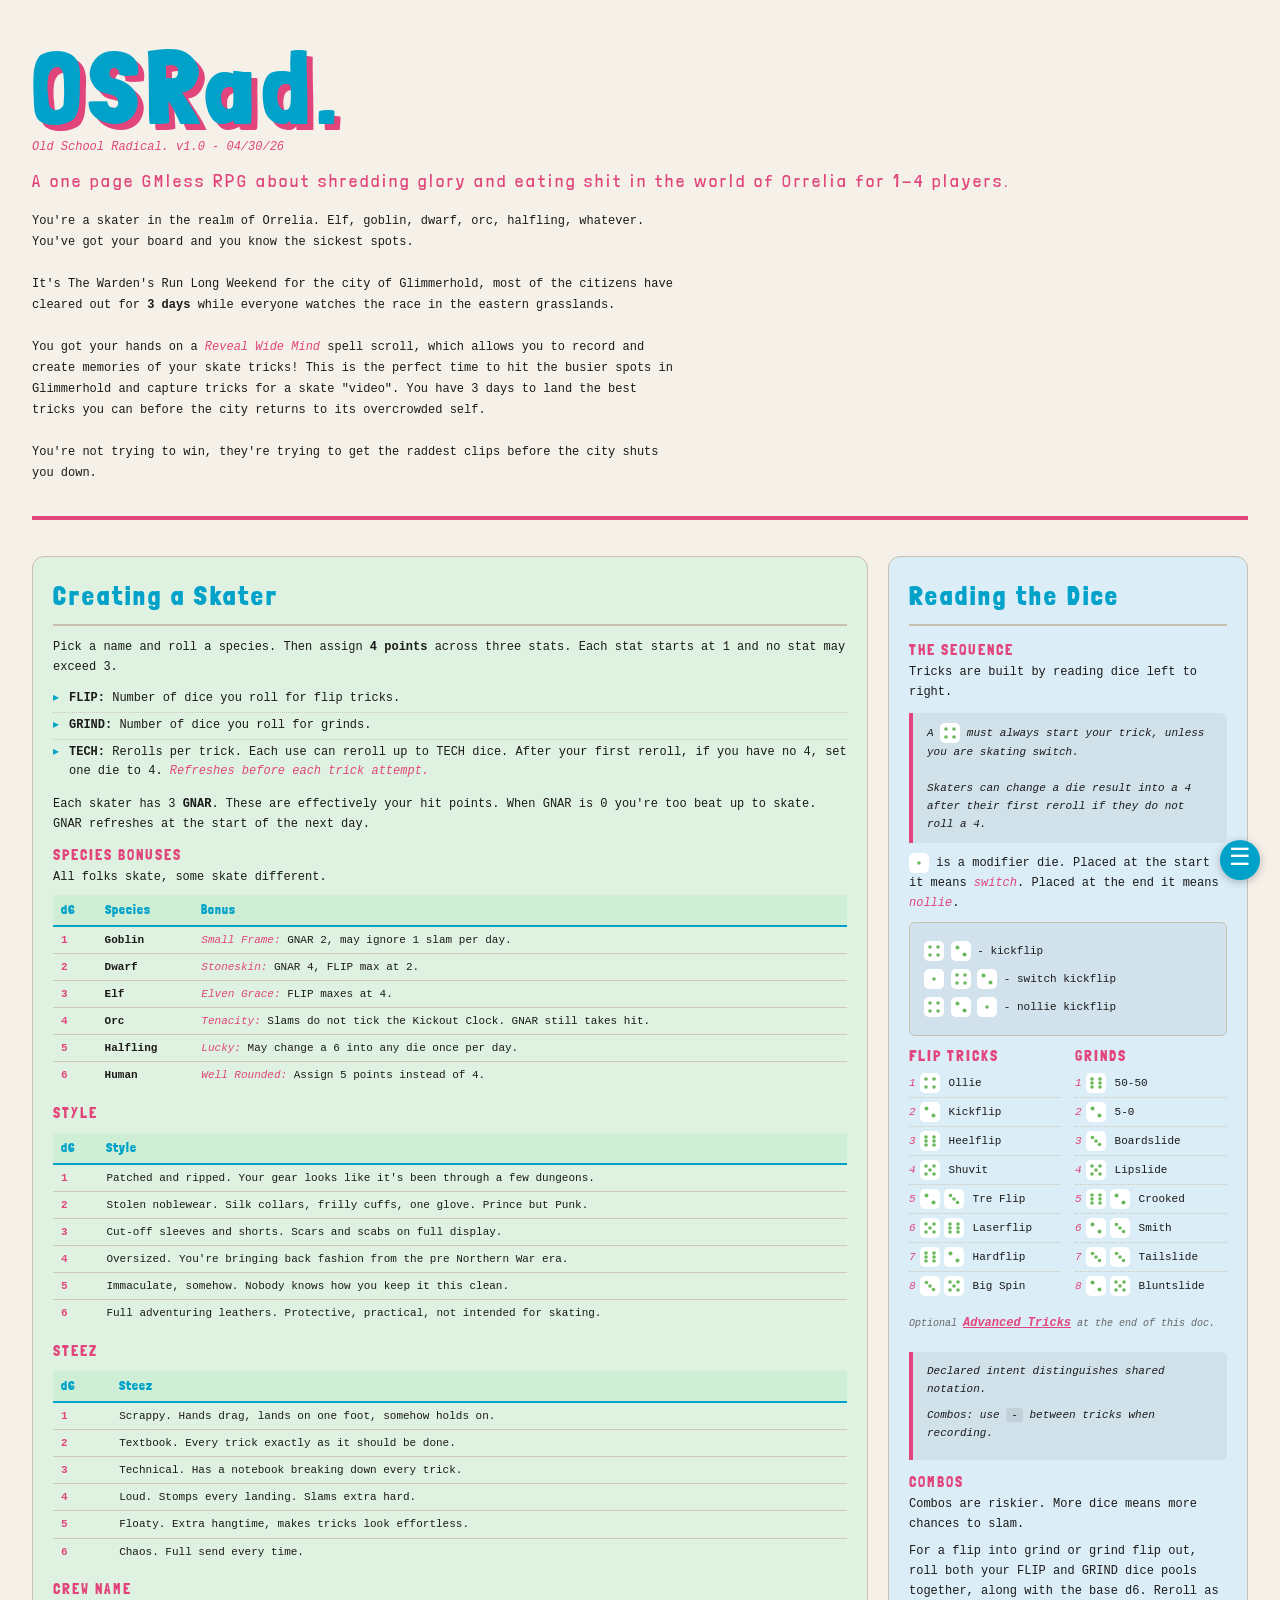
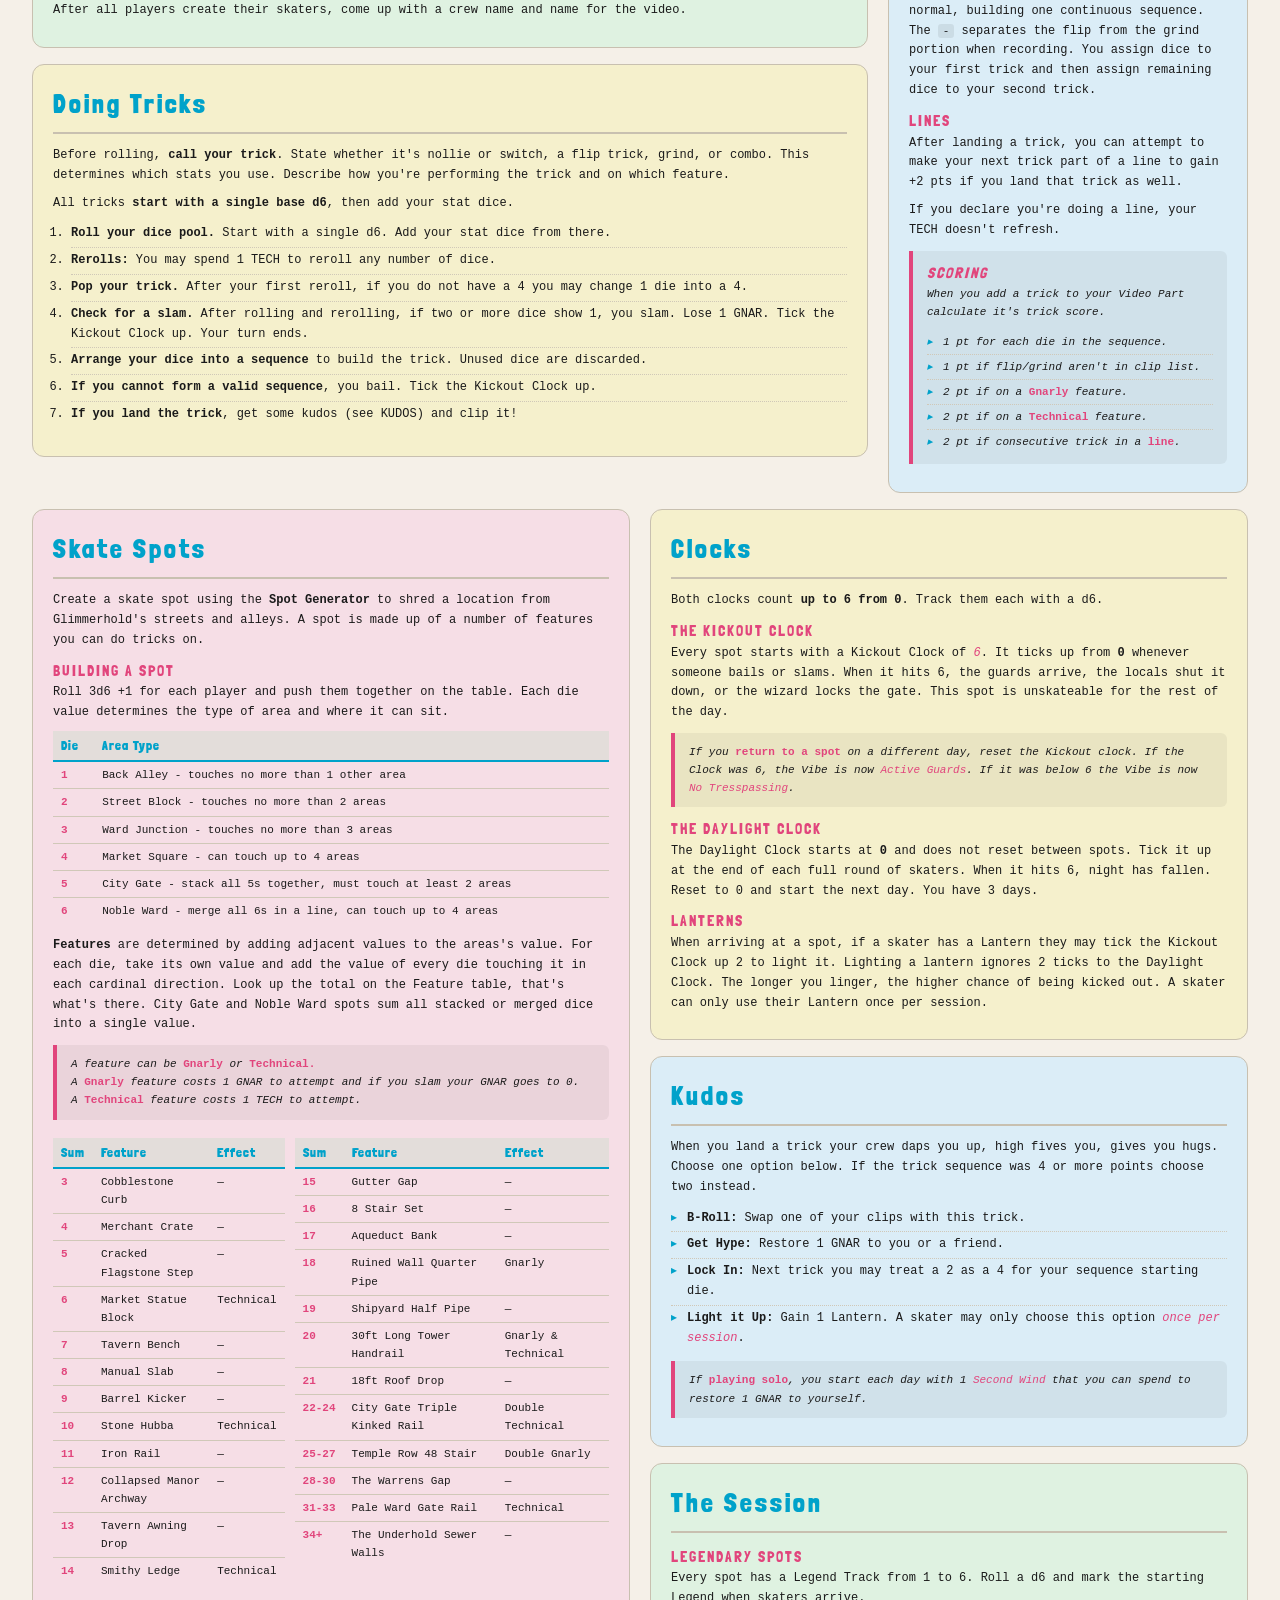
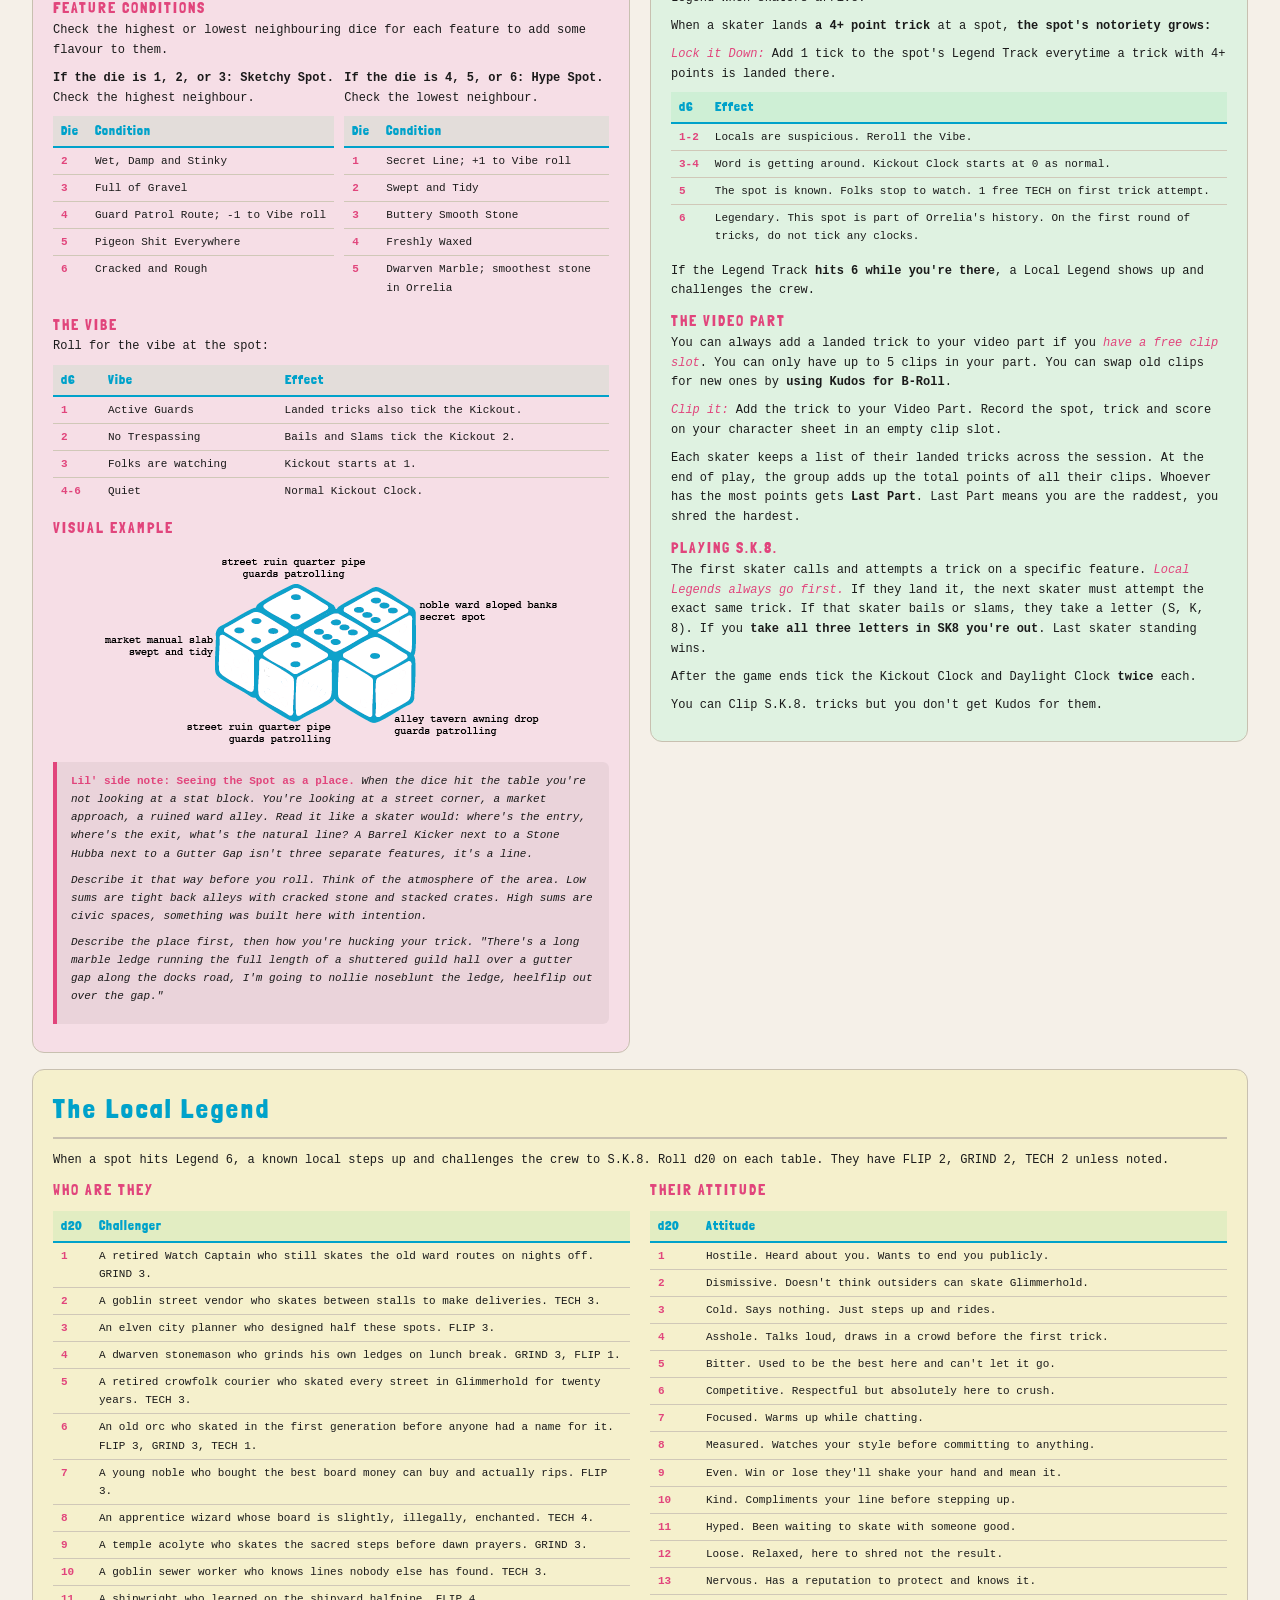
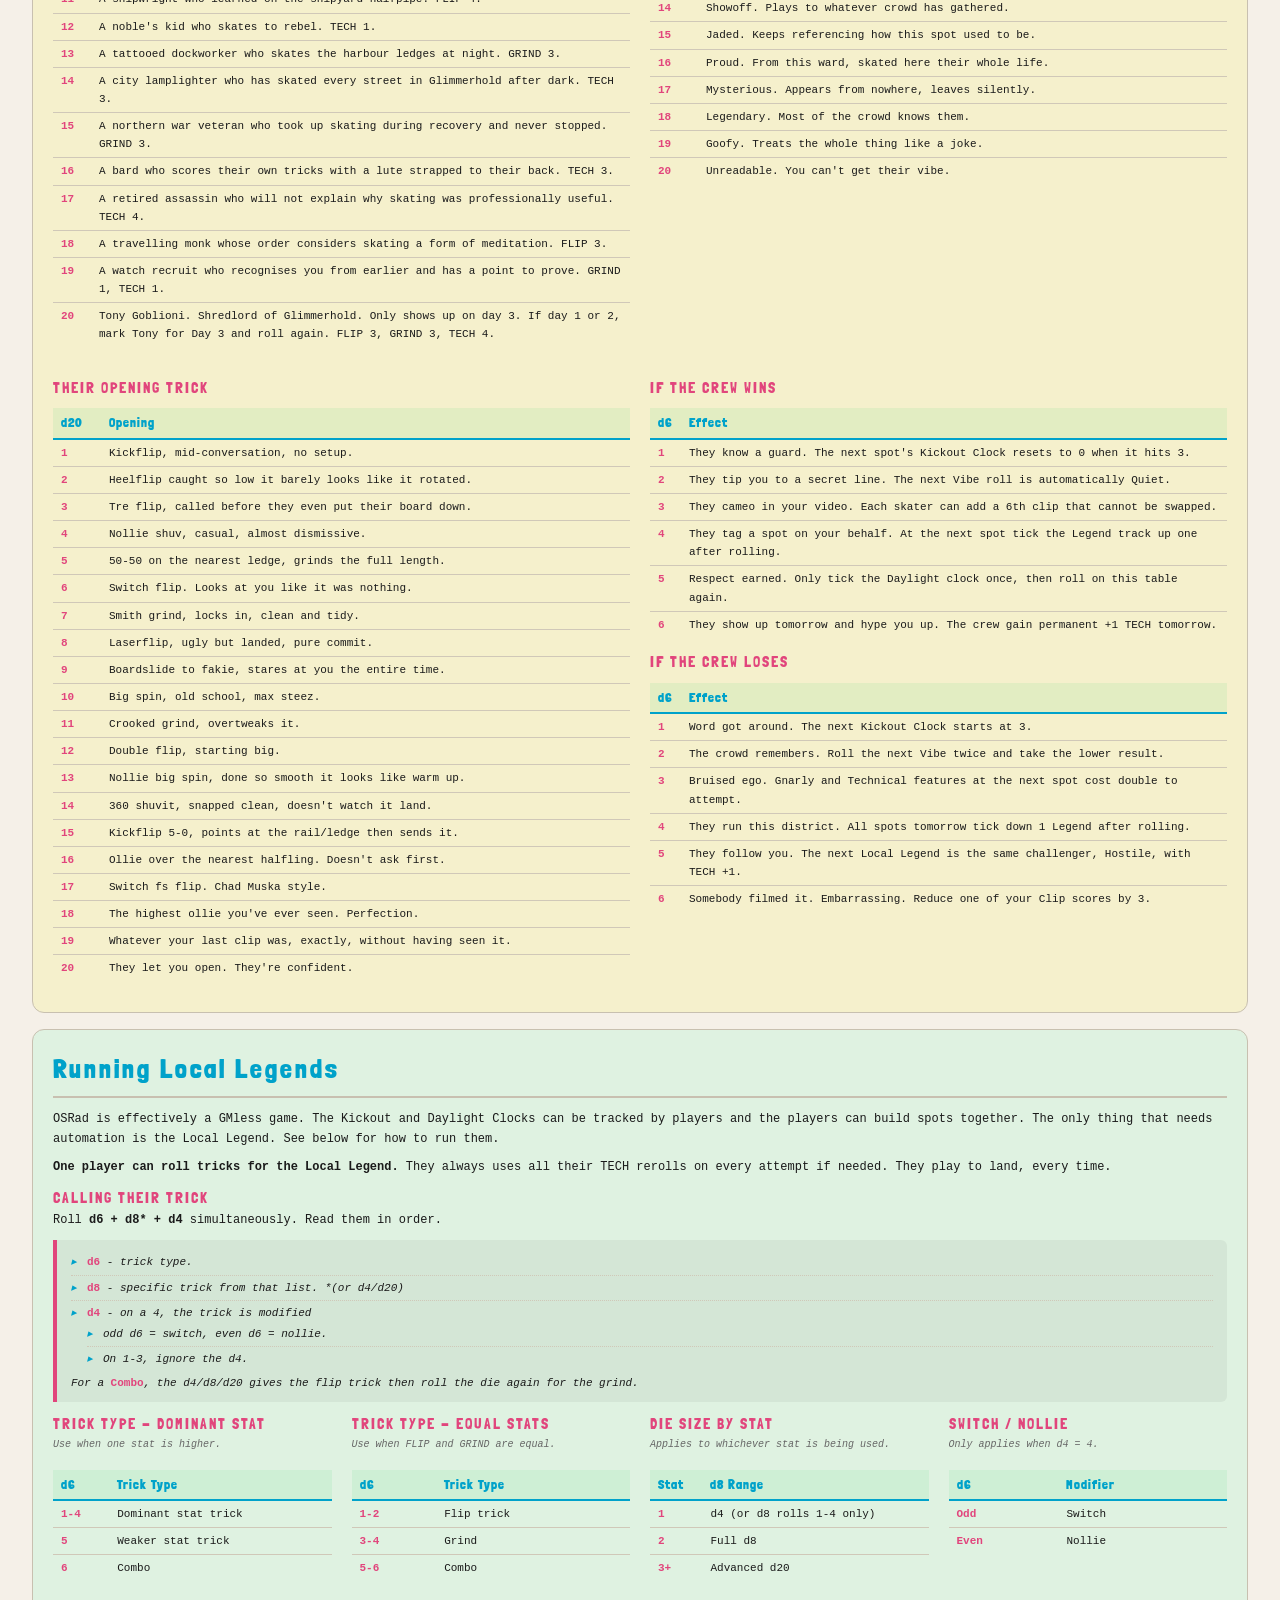
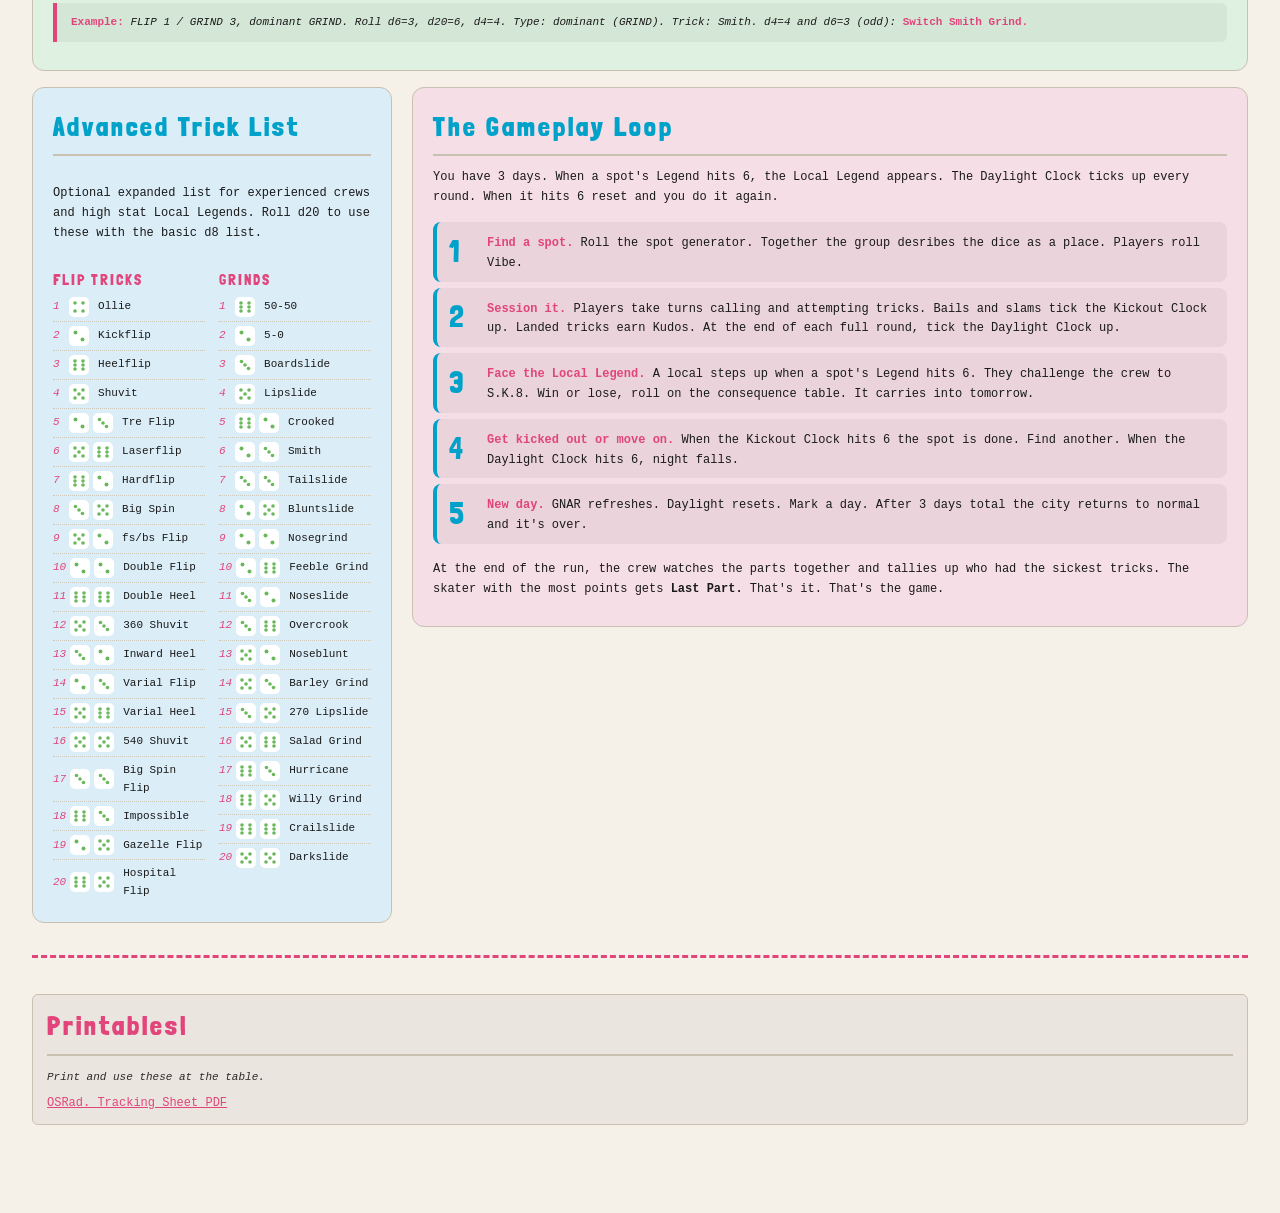
==== commit a3e581da: "Add files via upload" ====
--- a/raw/osrad/osrad.html
+++ b/raw/osrad/osrad.html
@@ -1030,7 +1030,7 @@
                     <p>When you add a trick to your Video Part calculate it's trick score.</p>
                     <ul>
                         <li>1 pt for each die in the sequence.</li>
-                        <li>1 pt if flip/grind don't exist in clip list.</li>
+                        <li>1 pt if flip/grind aren't in clip list.</li>
                         <li>2 pt if on a <strong>Gnarly</strong> feature.</li>
                         <li>2 pt if on a <strong>Technical</strong> feature.</li>
                         <li>2 pt if consecutive trick in a <strong>line</strong>.</li>
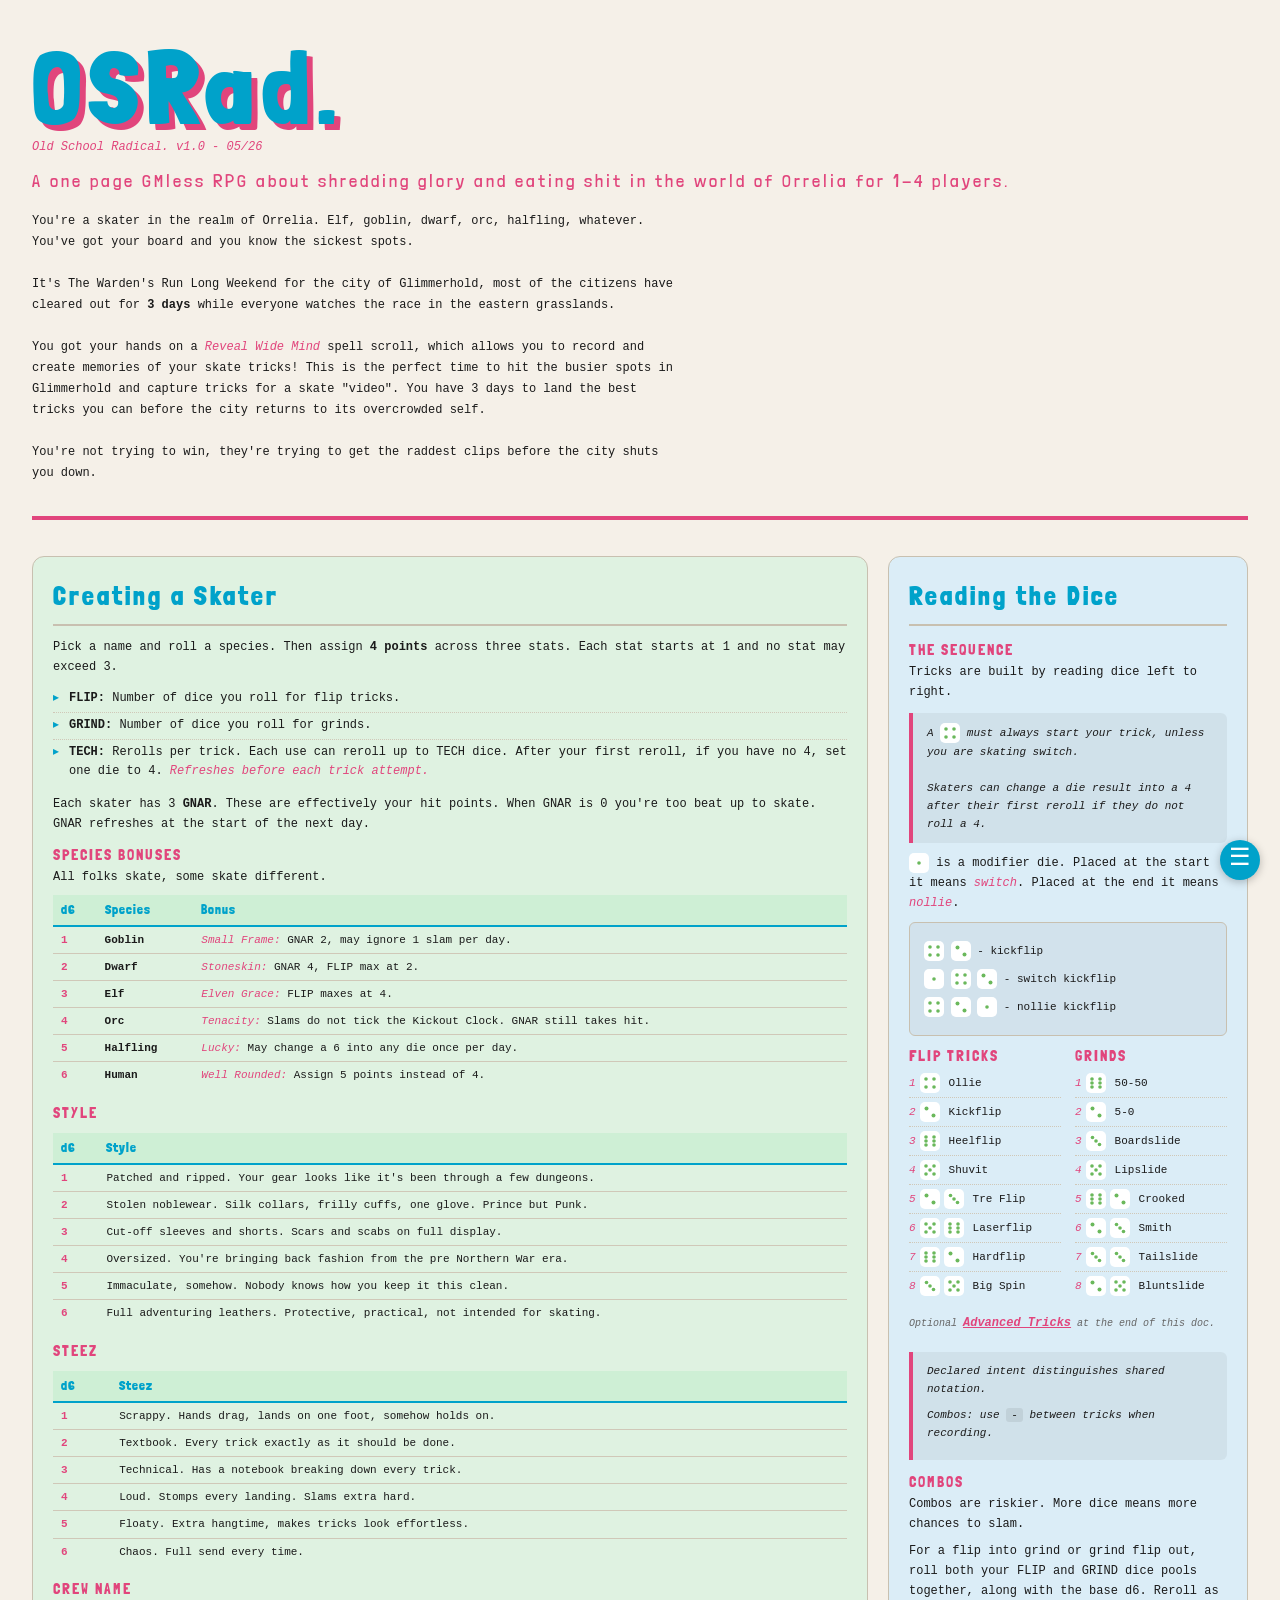
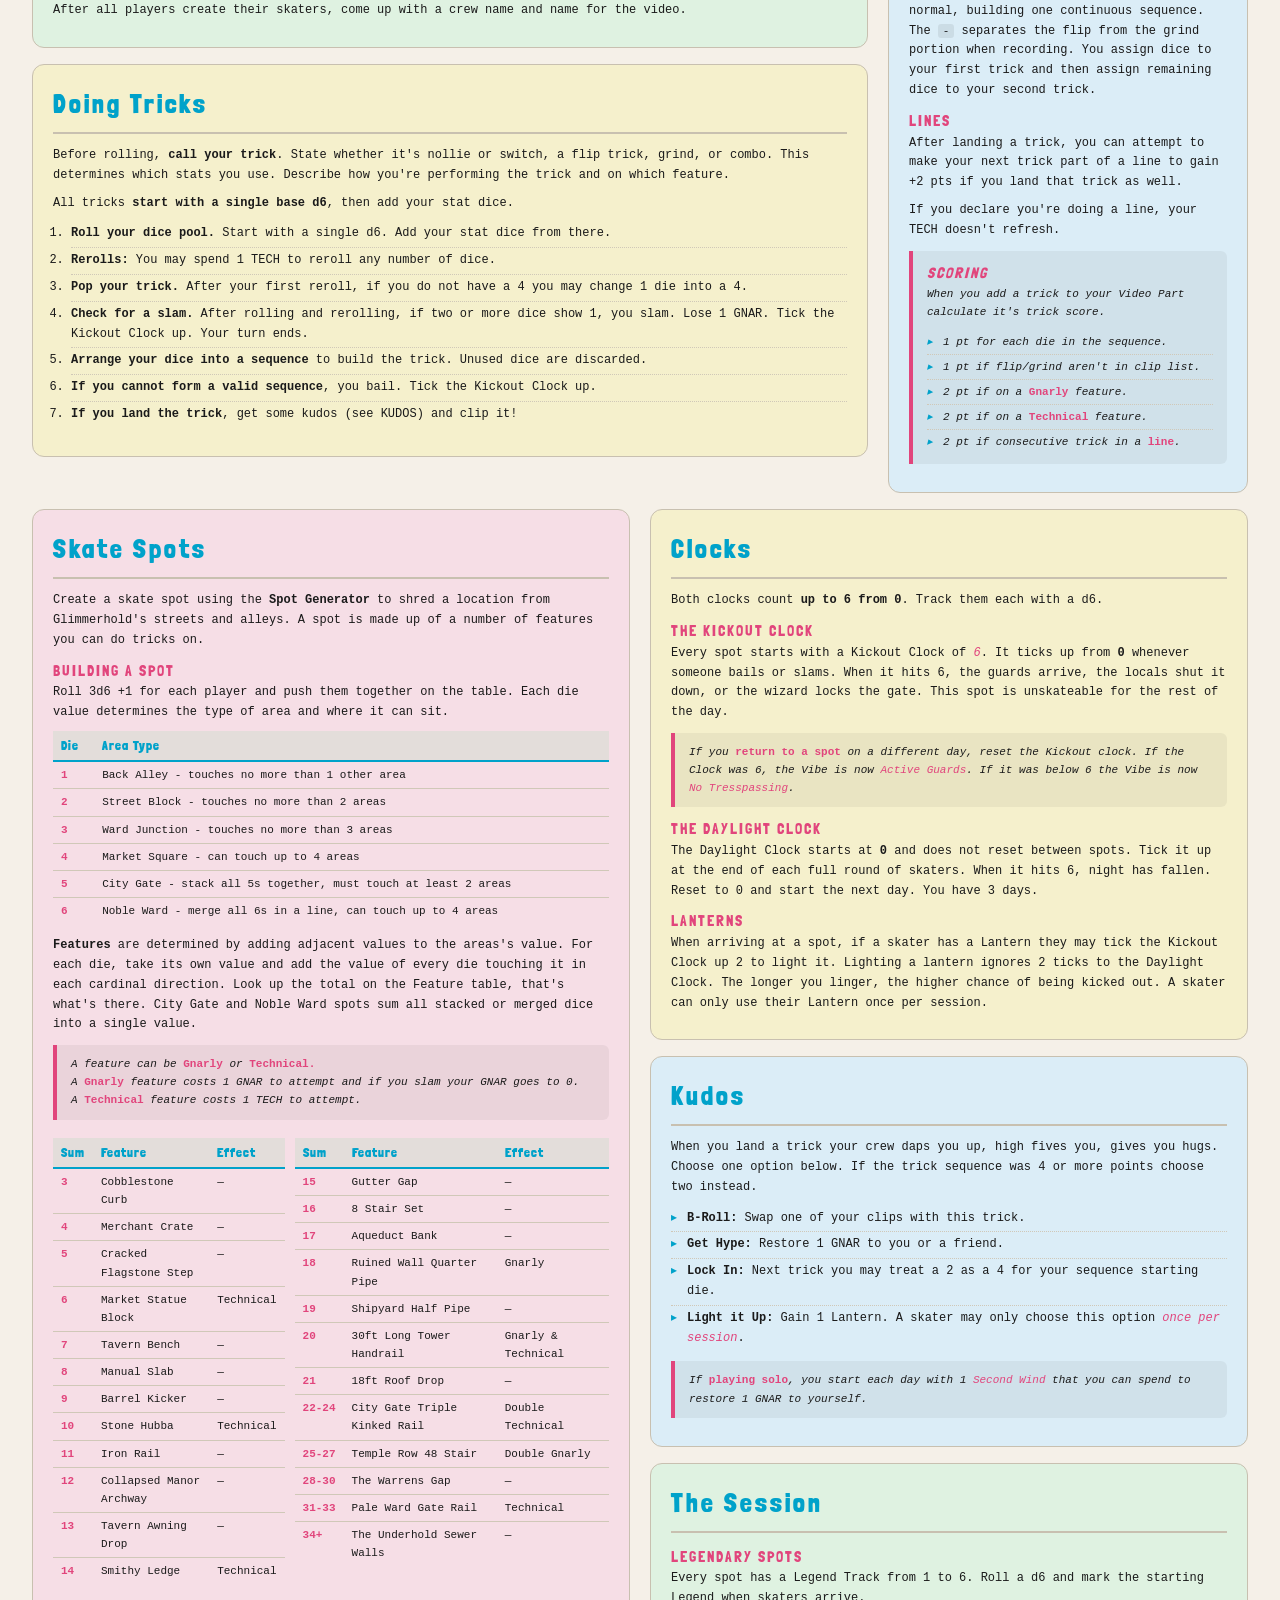
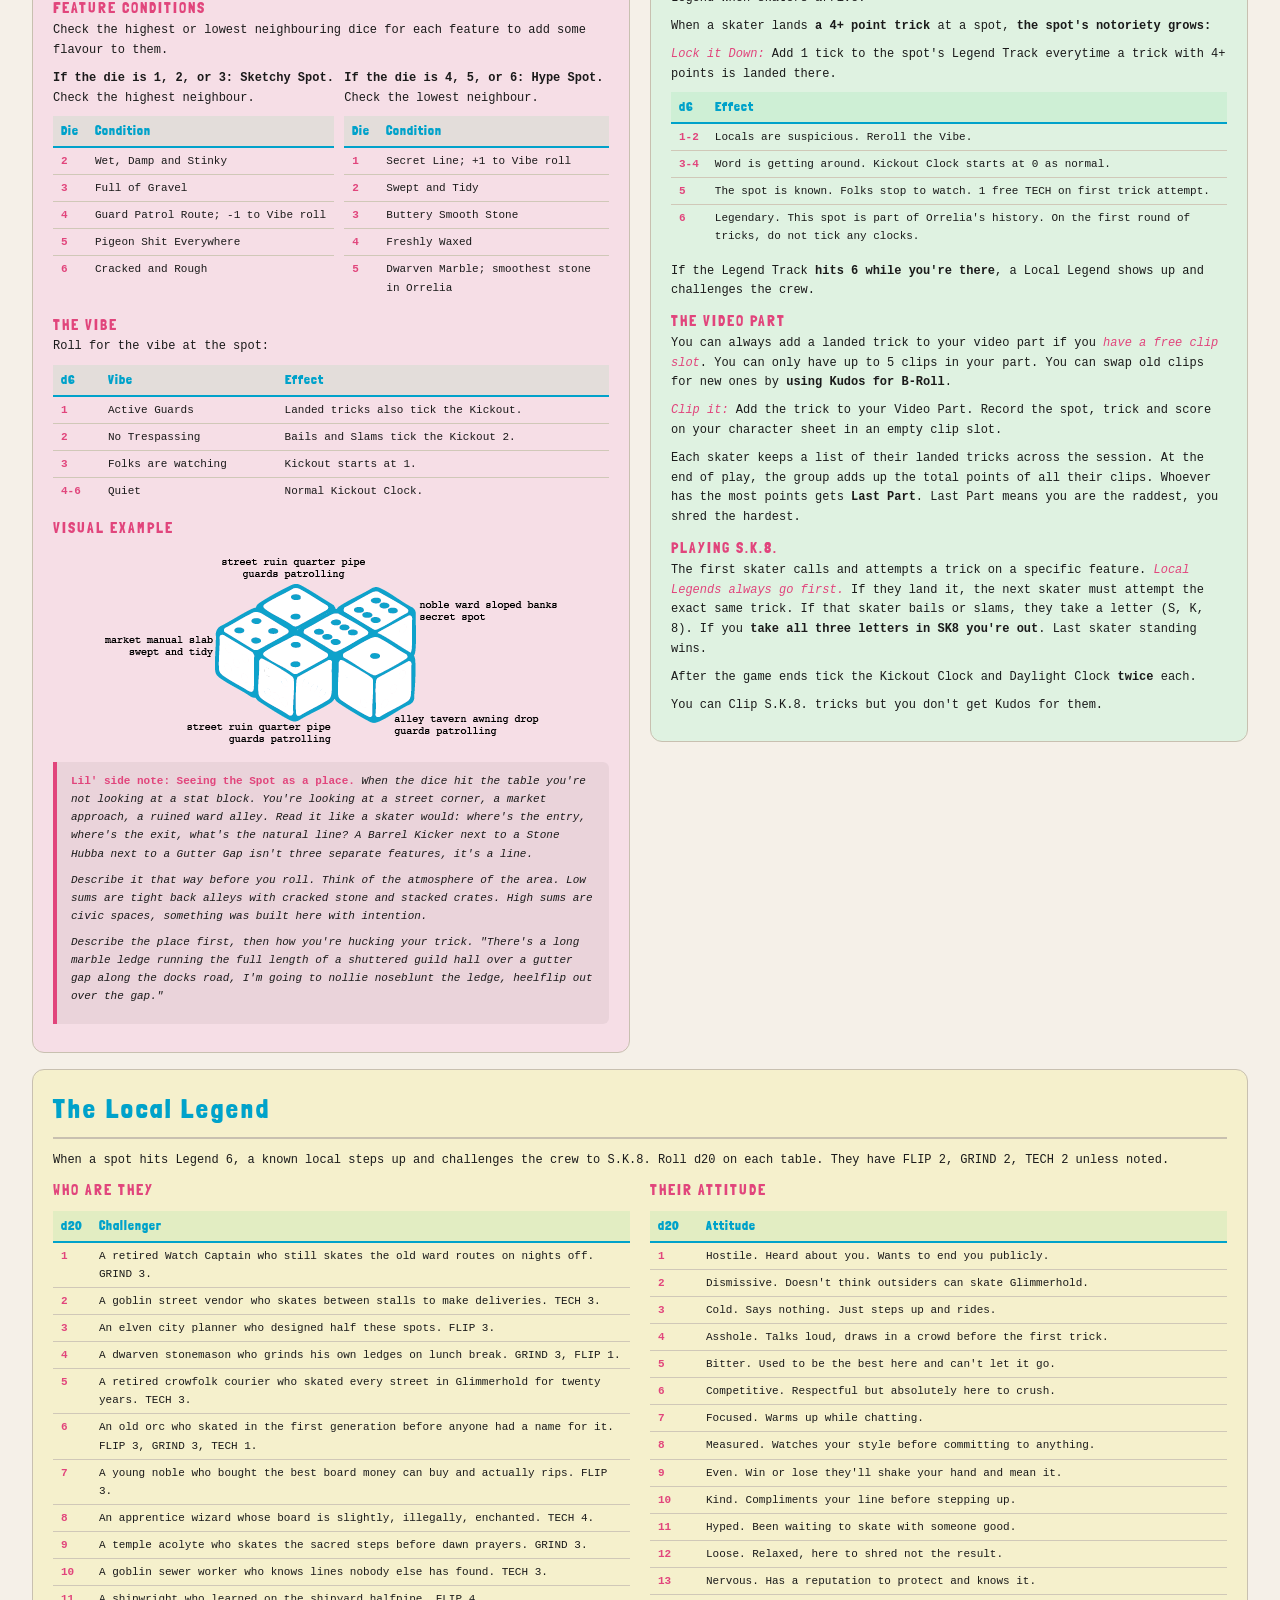
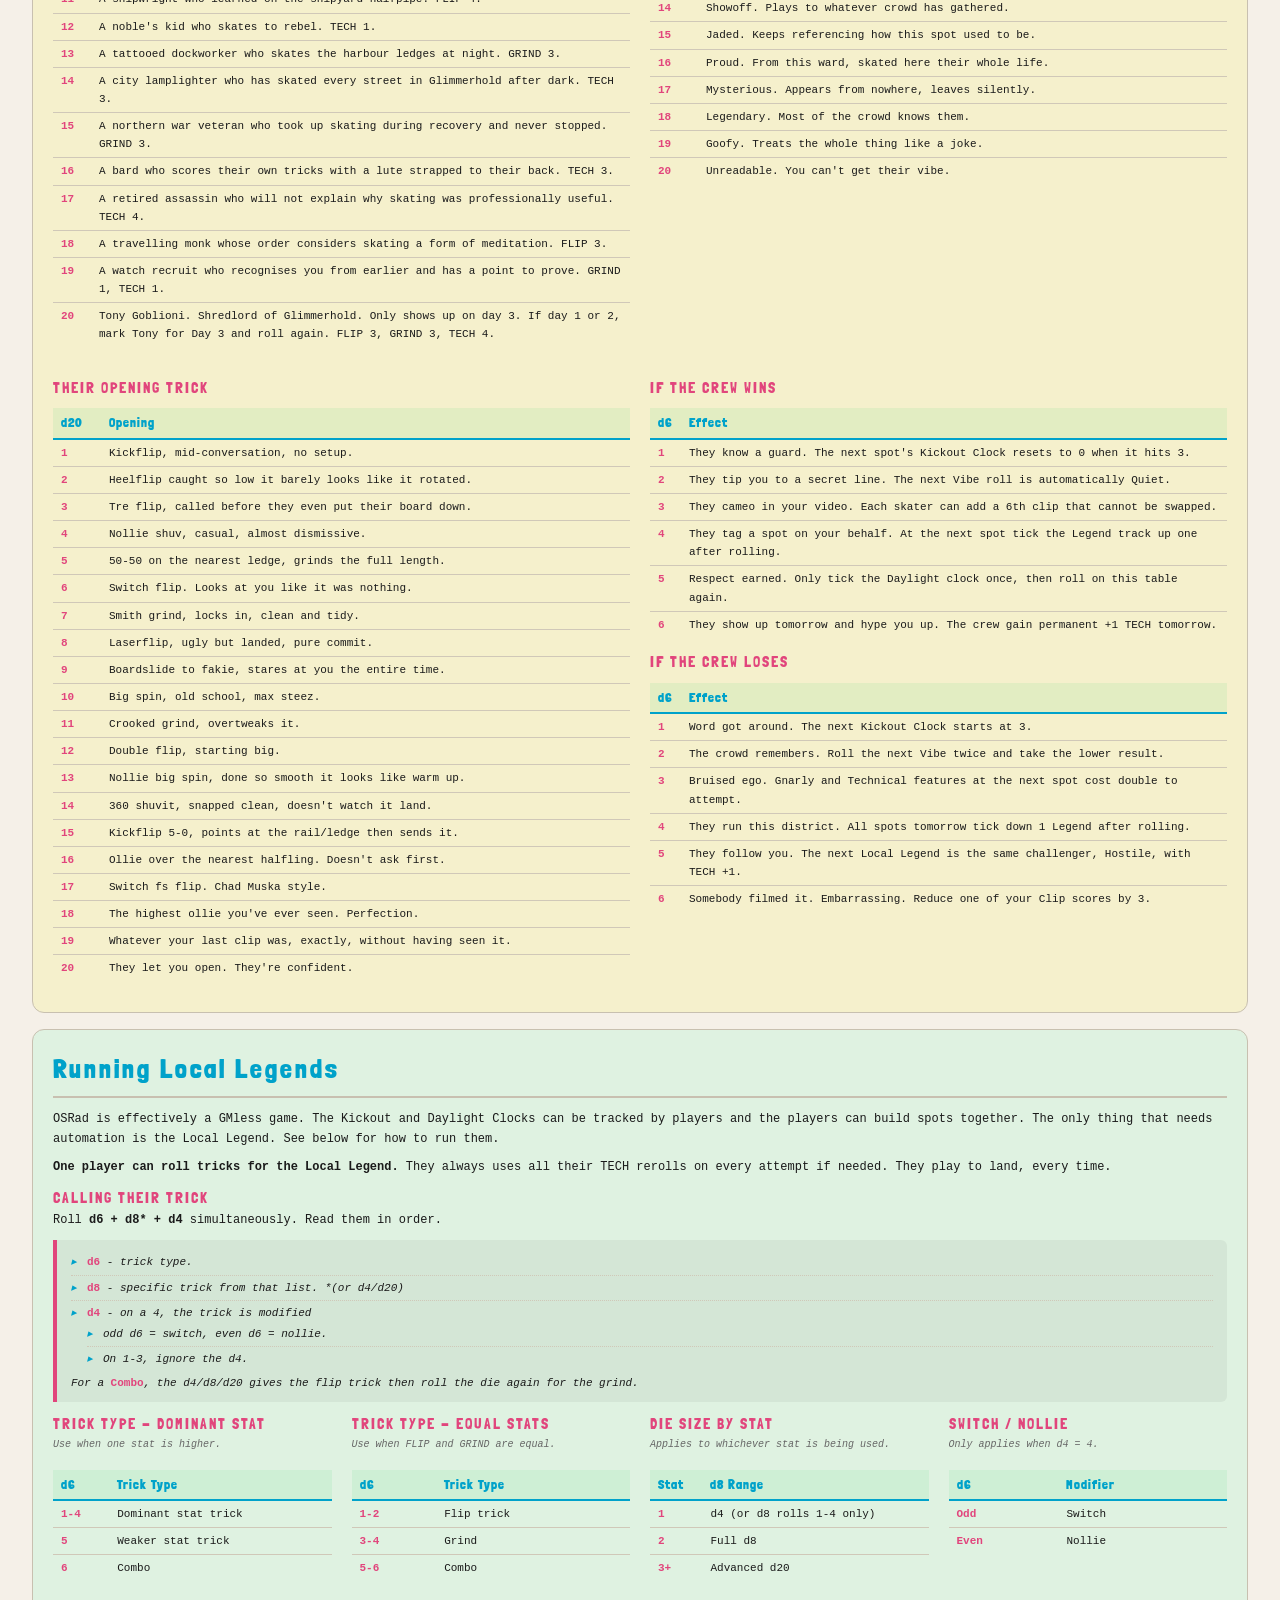
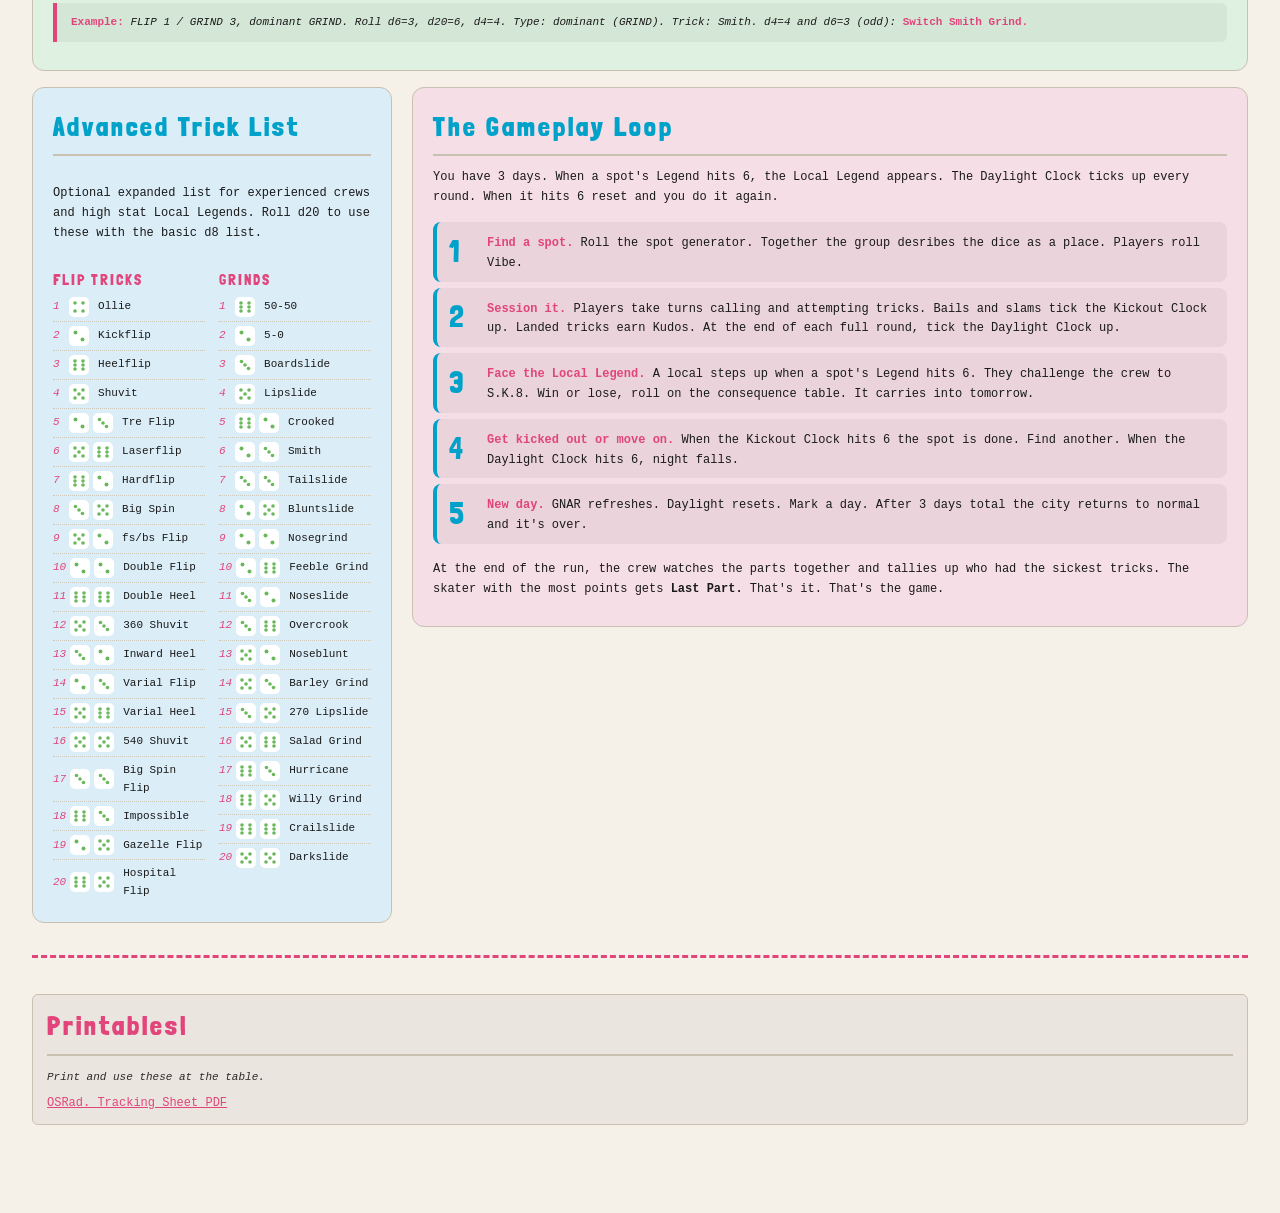
==== commit a500fe2a: "Add files via upload" ====
--- a/raw/osrad/osrad.html
+++ b/raw/osrad/osrad.html
@@ -516,7 +516,7 @@
 
     <div class="page-header">
         <h1>OSRad.</h1>
-        <p><em>Old School Radical. v1.0 - 04/30/26</em></p>
+        <p><em>Old School Radical. v1.0 - 05/26</em></p>
         <div class="tagline">A one page GMless RPG about shredding glory and eating shit in the world of Orrelia for 1-4
             players.
         </div>
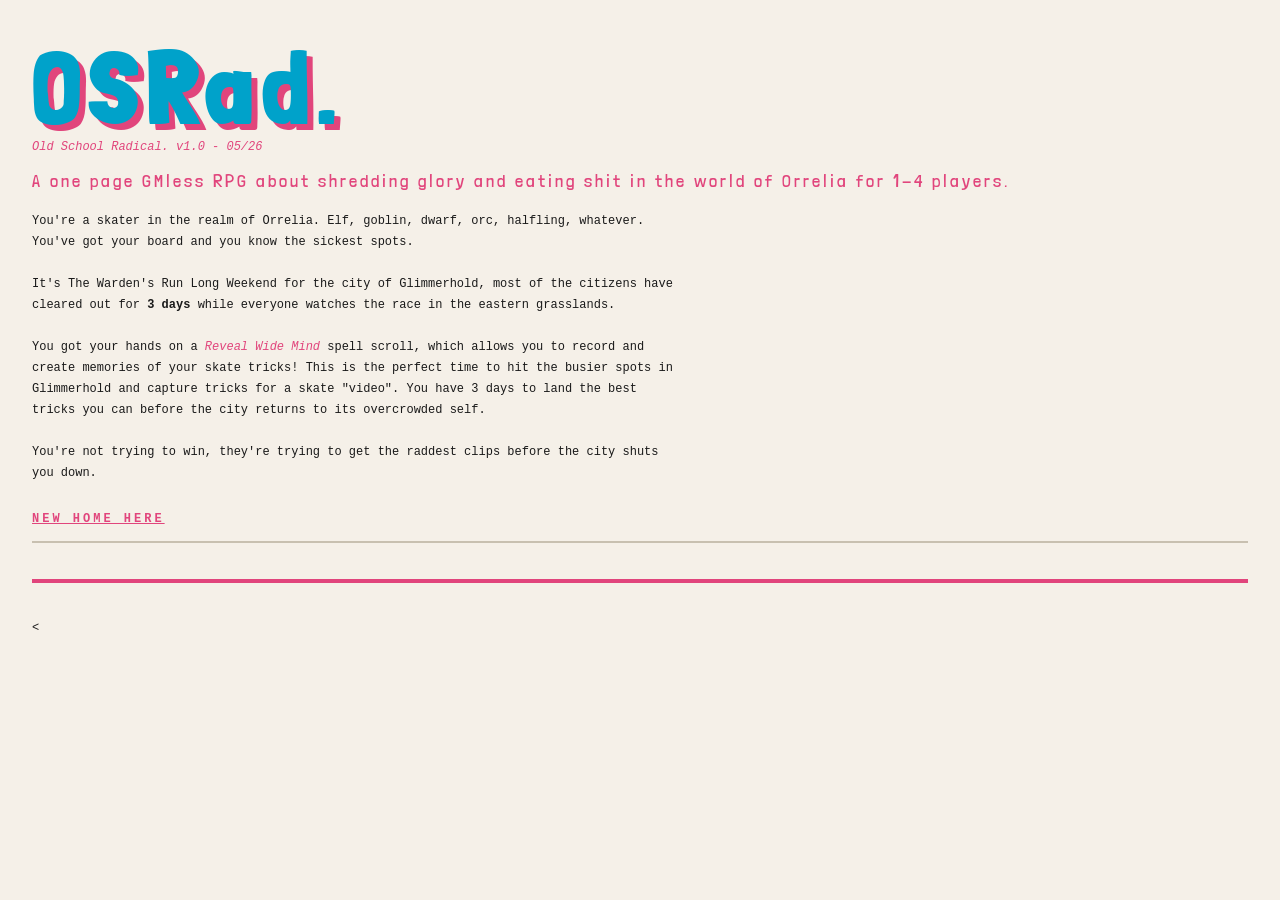
==== commit 36dfef88: "Update osrad.html" ====
--- a/raw/osrad/osrad.html
+++ b/raw/osrad/osrad.html
@@ -532,2111 +532,10 @@
             overcrowded self.<br><br>
             You're not trying to win, they're trying to get the raddest clips before the city shuts you down.
         </p>
+
+        <h2><a href=https://ptcee.github.io/osrad/"">NEW HOME HERE</a></h2>
     </div>
 
-    <div id="nav">
-        <div id="nav-menu">
-            <a href="#dotricks">Doing Tricks</a>
-            <a href="#scoring"><em>▸ Scoring</em></a>
-            <a href="#spots">Skate Spots</a>
-            <a href="#kudos">Kudos</a>
-            <a href="#session">The Session</a>
-            <a href="#legspots"><em>▸ Legendary Spots</em></a>
-            <a href="#video"><em>▸ The Video</em></a>
-            <a href="#sk8"><em>▸ S.K.8.</em></a>
-            <a href="#legends1">Local Legends</a>
-            <a href="#legends2"><em>▸ Run</em></a>
-            <a href="#tricks">Full Trick List</a>
-            <a href="#loop">Play Loop</a>
-        </div>
-        <button id="nav-toggle" onclick="document.getElementById('nav-menu').classList.toggle('open')"
-            title="jump">☰</button>
-    </div>
-
-    <div class="two-col">
-        <!-- CHAR GEN  -->
-        <div class="col">
-            <div class="card green">
-                <h2>Creating a Skater</h2>
-                <p>Pick a name and roll a species. Then assign <strong>4 points</strong> across three stats. Each stat
-                    starts at 1 and no stat may exceed 3.</p>
-                <ul>
-                    <li><strong>FLIP:</strong> Number of dice you roll for flip tricks.</li>
-                    <li><strong>GRIND:</strong> Number of dice you roll for grinds.</li>
-                    <li><strong>TECH:</strong> Rerolls per trick. Each use can reroll up to TECH dice. After your first reroll, if you have no 4, set one die to 4. <em>Refreshes before each trick attempt.</em></li>
-                </ul>
-                <p>Each skater has 3 <strong>GNAR</strong>. These are effectively your hit points. When GNAR is 0 you're
-                    too beat up to skate. GNAR refreshes at the start of the next day.</p>
-
-                <h3>Species Bonuses</h3>
-                <p>All folks skate, some skate different.</p>
-                <table>
-                    <tr>
-                        <th>d6</th>
-                        <th>Species</th>
-                        <th>Bonus</th>
-                    </tr>
-                    <tr>
-                        <td>1</td>
-                        <td><strong>Goblin</strong></td>
-                        <td><em>Small Frame:</em> GNAR 2, may ignore 1 slam per day.</td>
-                    </tr>
-                    <tr>
-                        <td>2</td>
-                        <td><strong>Dwarf</strong></td>
-                        <td><em>Stoneskin:</em> GNAR 4, FLIP max at 2.</td>
-                    </tr>
-                    <tr>
-                        <td>3</td>
-                        <td><strong>Elf</strong></td>
-                        <td><em>Elven Grace:</em> FLIP maxes at 4.</td>
-                    </tr>
-                    <tr>
-                        <td>4</td>
-                        <td><strong>Orc</strong></td>
-                        <td><em>Tenacity:</em> Slams do not tick the Kickout Clock. GNAR still takes hit.</td>
-                    </tr>
-                    <tr>
-                        <td>5</td>
-                        <td><strong>Halfling</strong></td>
-                        <td><em>Lucky:</em> May change a 6 into any die once per day.</td>
-                    </tr>
-                    <tr>
-                        <td>6</td>
-                        <td><strong>Human</strong></td>
-                        <td><em>Well Rounded:</em> Assign 5 points instead of 4.</td>
-                    </tr>
-                </table>
-
-                <h3>Style</h3>
-                <table>
-                    <tr>
-                        <th>d6</th>
-                        <th>Style</th>
-                    </tr>
-                    <tr>
-                        <td>1</td>
-                        <td>Patched and ripped. Your gear looks like it's been through a few dungeons.</td>
-                    </tr>
-                    <tr>
-                        <td>2</td>
-                        <td>Stolen noblewear. Silk collars, frilly cuffs, one glove. Prince but Punk.</td>
-                    </tr>
-                    <tr>
-                        <td>3</td>
-                        <td>Cut-off sleeves and shorts. Scars and scabs on full display.</td>
-                    </tr>
-                    <tr>
-                        <td>4</td>
-                        <td>Oversized. You're bringing back fashion from the pre Northern War era.</td>
-                    </tr>
-                    <tr>
-                        <td>5</td>
-                        <td>Immaculate, somehow. Nobody knows how you keep it this clean.</td>
-                    </tr>
-                    <tr>
-                        <td>6</td>
-                        <td>Full adventuring leathers. Protective, practical, not intended for skating.</td>
-                    </tr>
-                </table>
-
-                <h3>Steez</h3>
-                <table>
-                    <tr>
-                        <th>d6</th>
-                        <th>Steez</th>
-                    </tr>
-                    <tr>
-                        <td>1</td>
-                        <td>Scrappy. Hands drag, lands on one foot, somehow holds on.</td>
-                    </tr>
-                    <tr>
-                        <td>2</td>
-                        <td>Textbook. Every trick exactly as it should be done.</td>
-                    </tr>
-                    <tr>
-                        <td>3</td>
-                        <td>Technical. Has a notebook breaking down every trick.</td>
-                    </tr>
-                    <tr>
-                        <td>4</td>
-                        <td>Loud. Stomps every landing. Slams extra hard.</td>
-                    </tr>
-                    <tr>
-                        <td>5</td>
-                        <td>Floaty. Extra hangtime, makes tricks look effortless.</td>
-                    </tr>
-                    <tr>
-                        <td>6</td>
-                        <td>Chaos. Full send every time.</td>
-                    </tr>
-                </table>
-
-                <h3>Crew Name</h3>
-                <p>After all players create their skaters, come up with a crew name and name for the video.</p>
-            </div>
-
-            <div class="card yellow" id="dotricks">
-                <h2>Doing Tricks</h2>
-                <p>Before rolling, <strong>call your trick</strong>. State whether it's nollie or switch, a flip trick, grind, or combo. This determines which stats you use. Describe how you're performing the trick and on which feature.</p>
-                <p>All tricks <strong>start with a single base d6</strong>, then add your stat dice.</p>
-                <ol>
-                    <li><strong>Roll your dice pool.</strong> Start with a single d6. Add your stat dice from there.
-                    </li>
-                    <li><strong>Rerolls:</strong> You may spend 1 TECH to reroll any number of dice.</li>
-                    <li><strong>Pop your trick.</strong> After your first reroll, if you do not have a 4 you may change 1 die into a 4.</li>
-                    <li><strong>Check for a slam.</strong> After rolling and rerolling, if two or more dice show 1, you
-                        slam. Lose 1 GNAR. Tick the Kickout Clock up. Your turn ends.</li>
-                    <li><strong>Arrange your dice into a sequence</strong> to build the trick. Unused dice are
-                        discarded.</li>
-                    <li><strong>If you cannot form a valid sequence</strong>, you bail. Tick the Kickout Clock up.</li>
-                    <li><strong>If you land the trick</strong>, get some kudos (see KUDOS) and clip it!</li>
-                </ol>
-            </div>
-        </div>
-        <!-- DICE SEQUENCES -->
-        <div class="col-fixed">
-            <div class="card blue">
-                <h2>Reading the Dice</h2>
-
-                <h3>The Sequence</h3>
-                <p>Tricks are built by reading dice left to right.</p>
-
-                <blockquote>
-                    A <div class="die 4">
-                        <svg viewBox="0 0 18 18">
-                            <circle cx="5" cy="5" r="1.8" class="pd" />
-                            <circle cx="13" cy="5" r="1.8" class="pd" />
-                            <circle cx="5" cy="13" r="1.8" class="pd" />
-                            <circle cx="13" cy="13" r="1.8" class="pd" />
-                        </svg>
-                    </div> must always start your trick, unless you are skating switch.<br><br>
-                    Skaters can change a die result into a 4 after their first reroll if they do not roll
-                    a 4.</blockquote>
-
-                <p>
-                <div class="die 1"><svg viewBox="0 0 18 18">
-                        <circle cx="9" cy="9" r="1.8" class="pd" />
-                    </svg></div> is a modifier die. Placed at the start it means <em>switch</em>. Placed at the
-                end it means <em>nollie</em>.</p>
-
-                <div class="pre">
-                    <p>
-                    <div class="die 4">
-                        <svg viewBox="0 0 18 18">
-                            <circle cx="5" cy="5" r="1.8" class="pd" />
-                            <circle cx="13" cy="5" r="1.8" class="pd" />
-                            <circle cx="5" cy="13" r="1.8" class="pd" />
-                            <circle cx="13" cy="13" r="1.8" class="pd" />
-                        </svg>
-                    </div>
-                    <div class="die 2"><svg viewBox="0 0 18 18">
-                            <circle cx="5.5" cy="5.5" r="2" class="pd" />
-                            <circle cx="12.5" cy="12.5" r="2" class="pd" />
-                        </svg>
-                    </div>
-                    - kickflip
-                    </p>
-                    <p>
-                    <div class="die 1"><svg viewBox="0 0 18 18">
-                            <circle cx="9" cy="9" r="1.8" class="pd" />
-                        </svg>
-                    </div>
-                    <div class="die 4">
-                        <svg viewBox="0 0 18 18">
-                            <circle cx="5" cy="5" r="1.8" class="pd" />
-                            <circle cx="13" cy="5" r="1.8" class="pd" />
-                            <circle cx="5" cy="13" r="1.8" class="pd" />
-                            <circle cx="13" cy="13" r="1.8" class="pd" />
-                        </svg>
-                    </div>
-                    <div class="die 2"><svg viewBox="0 0 18 18">
-                            <circle cx="5.5" cy="5.5" r="2" class="pd" />
-                            <circle cx="12.5" cy="12.5" r="2" class="pd" />
-                        </svg>
-                    </div>
-                    - switch kickflip
-                    </p>
-                    <p>
-                    <div class="die 4">
-                        <svg viewBox="0 0 18 18">
-                            <circle cx="5" cy="5" r="1.8" class="pd" />
-                            <circle cx="13" cy="5" r="1.8" class="pd" />
-                            <circle cx="5" cy="13" r="1.8" class="pd" />
-                            <circle cx="13" cy="13" r="1.8" class="pd" />
-                        </svg>
-                    </div>
-                    <div class="die 2"><svg viewBox="0 0 18 18">
-                            <circle cx="5.5" cy="5.5" r="2" class="pd" />
-                            <circle cx="12.5" cy="12.5" r="2" class="pd" />
-                        </svg>
-                    </div>
-                    <div class="die 1"><svg viewBox="0 0 18 18">
-                            <circle cx="9" cy="9" r="1.8" class="pd" />
-                        </svg>
-                    </div>
-                    - nollie kickflip
-                    </p>
-                </div>
-
-                <div class="dice-tables">
-                    <div>
-                        <h3>Flip Tricks</h3>
-                        <!-- [4] ollie -->
-                        <div class="trick-row"><em>1</em>
-                            <div class="die 4">
-                                <svg viewBox="0 0 18 18">
-                                    <circle cx="5" cy="5" r="1.8" class="pd" />
-                                    <circle cx="13" cy="5" r="1.8" class="pd" />
-                                    <circle cx="5" cy="13" r="1.8" class="pd" />
-                                    <circle cx="13" cy="13" r="1.8" class="pd" />
-                                </svg>
-                            </div> <span class="trick-name">Ollie</span>
-                        </div>
-                        <!-- [2] kickflip -->
-                        <div class="trick-row"><em>2</em>
-                            <div class="die 2"><svg viewBox="0 0 18 18">
-                                    <circle cx="5.5" cy="5.5" r="2" class="pd" />
-                                    <circle cx="12.5" cy="12.5" r="2" class="pd" />
-                                </svg></div>
-                            <span class="trick-name">Kickflip</span>
-                        </div>
-                        <!-- [6] heelflip -->
-                        <div class="trick-row"><em>3</em>
-                            <div class="die 6"><svg viewBox="0 0 18 18">
-                                    <circle cx="5" cy="5" r="1.8" class="pd" />
-                                    <circle cx="13" cy="5" r="1.8" class="pd" />
-                                    <circle cx="5" cy="9" r="1.8" class="pd" />
-                                    <circle cx="13" cy="9" r="1.8" class="pd" />
-                                    <circle cx="5" cy="13" r="1.8" class="pd" />
-                                    <circle cx="13" cy="13" r="1.8" class="pd" />
-                                </svg></div>
-                            <span class="trick-name">Heelflip</span>
-                        </div>
-                        <!-- [5] shuv -->
-                        <div class="trick-row"><em>4</em>
-                            <div class="die 5">
-                                <svg viewBox="0 0 18 18">
-                                    <circle cx="5" cy="5" r="1.8" class="pd" />
-                                    <circle cx="13" cy="5" r="1.8" class="pd" />
-                                    <circle cx="9" cy="9" r="1.8" class="pd" />
-                                    <circle cx="5" cy="13" r="1.8" class="pd" />
-                                    <circle cx="13" cy="13" r="1.8" class="pd" />
-                                </svg>
-                            </div>
-                            <span class="trick-name">Shuvit</span>
-                        </div>
-                        <!-- [2][3] tre -->
-                        <div class="trick-row"><em>5</em>
-                            <div class="die 2"><svg viewBox="0 0 18 18">
-                                    <circle cx="5.5" cy="5.5" r="2" class="pd" />
-                                    <circle cx="12.5" cy="12.5" r="2" class="pd" />
-                                </svg></div>
-                            <div class="die 3"><svg viewBox="0 0 18 18">
-                                    <circle cx="5.5" cy="5.5" r="1.8" class="pd" />
-                                    <circle cx="9" cy="9" r="1.8" class="pd" />
-                                    <circle cx="12.5" cy="12.5" r="1.8" class="pd" />
-                                </svg></div>
-                            <span class="trick-name">Tre Flip</span>
-                        </div>
-                        <!-- [5][6] laserflip -->
-                        <div class="trick-row"><em>6</em>
-                            <div class="die 5">
-                                <svg viewBox="0 0 18 18">
-                                    <circle cx="5" cy="5" r="1.8" class="pd" />
-                                    <circle cx="13" cy="5" r="1.8" class="pd" />
-                                    <circle cx="9" cy="9" r="1.8" class="pd" />
-                                    <circle cx="5" cy="13" r="1.8" class="pd" />
-                                    <circle cx="13" cy="13" r="1.8" class="pd" />
-                                </svg>
-                            </div>
-                            <div class="die 6"><svg viewBox="0 0 18 18">
-                                    <circle cx="5" cy="5" r="1.8" class="pd" />
-                                    <circle cx="13" cy="5" r="1.8" class="pd" />
-                                    <circle cx="5" cy="9" r="1.8" class="pd" />
-                                    <circle cx="13" cy="9" r="1.8" class="pd" />
-                                    <circle cx="5" cy="13" r="1.8" class="pd" />
-                                    <circle cx="13" cy="13" r="1.8" class="pd" />
-                                </svg></div>
-                            <span class="trick-name">Laserflip</span>
-                        </div>
-                        <!-- [6][2] hardflip -->
-                        <div class="trick-row"><em>7</em>
-                            <div class="die 6"><svg viewBox="0 0 18 18">
-                                    <circle cx="5" cy="5" r="1.8" class="pd" />
-                                    <circle cx="13" cy="5" r="1.8" class="pd" />
-                                    <circle cx="5" cy="9" r="1.8" class="pd" />
-                                    <circle cx="13" cy="9" r="1.8" class="pd" />
-                                    <circle cx="5" cy="13" r="1.8" class="pd" />
-                                    <circle cx="13" cy="13" r="1.8" class="pd" />
-                                </svg></div>
-                            <div class="die 2"><svg viewBox="0 0 18 18">
-                                    <circle cx="5.5" cy="5.5" r="2" class="pd" />
-                                    <circle cx="12.5" cy="12.5" r="2" class="pd" />
-                                </svg></div>
-                            <span class="trick-name">Hardflip</span>
-                        </div>
-                        <!-- [3][5] big spin -->
-                        <div class="trick-row"><em>8</em>
-                            <div class="die 3"><svg viewBox="0 0 18 18">
-                                    <circle cx="5.5" cy="5.5" r="1.8" class="pd" />
-                                    <circle cx="9" cy="9" r="1.8" class="pd" />
-                                    <circle cx="12.5" cy="12.5" r="1.8" class="pd" />
-                                </svg></div>
-                            <div class="die 5">
-                                <svg viewBox="0 0 18 18">
-                                    <circle cx="5" cy="5" r="1.8" class="pd" />
-                                    <circle cx="13" cy="5" r="1.8" class="pd" />
-                                    <circle cx="9" cy="9" r="1.8" class="pd" />
-                                    <circle cx="5" cy="13" r="1.8" class="pd" />
-                                    <circle cx="13" cy="13" r="1.8" class="pd" />
-                                </svg>
-                            </div>
-                            <span class="trick-name">Big Spin</span>
-                        </div>
-                    </div>
-
-                    <div>
-                        <h3>Grinds</h3>
-                        <!-- [6] 50-50 -->
-                        <div class="trick-row"><em>1</em>
-                            <div class="die 6"><svg viewBox="0 0 18 18">
-                                    <circle cx="5" cy="5" r="1.8" class="pd" />
-                                    <circle cx="13" cy="5" r="1.8" class="pd" />
-                                    <circle cx="5" cy="9" r="1.8" class="pd" />
-                                    <circle cx="13" cy="9" r="1.8" class="pd" />
-                                    <circle cx="5" cy="13" r="1.8" class="pd" />
-                                    <circle cx="13" cy="13" r="1.8" class="pd" />
-                                </svg></div>
-                            <span class="trick-name">50-50</span>
-                        </div>
-                        <!-- [2] 5-0 -->
-                        <div class="trick-row"><em>2</em>
-                            <div class="die 2"><svg viewBox="0 0 18 18">
-                                    <circle cx="5.5" cy="5.5" r="2" class="pd" />
-                                    <circle cx="12.5" cy="12.5" r="2" class="pd" />
-                                </svg></div>
-                            <span class="trick-name">5-0</span>
-                        </div>
-                        <!-- [3] boardslide -->
-                        <div class="trick-row"><em>3</em>
-                            <div class="die 3"><svg viewBox="0 0 18 18">
-                                    <circle cx="5.5" cy="5.5" r="1.8" class="pd" />
-                                    <circle cx="9" cy="9" r="1.8" class="pd" />
-                                    <circle cx="12.5" cy="12.5" r="1.8" class="pd" />
-                                </svg></div>
-                            <span class="trick-name">Boardslide</span>
-                        </div>
-                        <!-- [5] lipslide -->
-                        <div class="trick-row"><em>4</em>
-                            <div class="die 5">
-                                <svg viewBox="0 0 18 18">
-                                    <circle cx="5" cy="5" r="1.8" class="pd" />
-                                    <circle cx="13" cy="5" r="1.8" class="pd" />
-                                    <circle cx="9" cy="9" r="1.8" class="pd" />
-                                    <circle cx="5" cy="13" r="1.8" class="pd" />
-                                    <circle cx="13" cy="13" r="1.8" class="pd" />
-                                </svg>
-                            </div>
-                            <span class="trick-name">Lipslide</span>
-                        </div>
-                        <!-- [6][2] crooked -->
-                        <div class="trick-row"><em>5</em>
-                            <div class="die 6"><svg viewBox="0 0 18 18">
-                                    <circle cx="5" cy="5" r="1.8" class="pd" />
-                                    <circle cx="13" cy="5" r="1.8" class="pd" />
-                                    <circle cx="5" cy="9" r="1.8" class="pd" />
-                                    <circle cx="13" cy="9" r="1.8" class="pd" />
-                                    <circle cx="5" cy="13" r="1.8" class="pd" />
-                                    <circle cx="13" cy="13" r="1.8" class="pd" />
-                                </svg></div>
-                            <div class="die 2"><svg viewBox="0 0 18 18">
-                                    <circle cx="5.5" cy="5.5" r="2" class="pd" />
-                                    <circle cx="12.5" cy="12.5" r="2" class="pd" />
-                                </svg></div>
-                            <span class="trick-name">Crooked</span>
-                        </div>
-                        <!-- [2][3] smith -->
-                        <div class="trick-row"><em>6</em>
-                            <div class="die 2"><svg viewBox="0 0 18 18">
-                                    <circle cx="5.5" cy="5.5" r="2" class="pd" />
-                                    <circle cx="12.5" cy="12.5" r="2" class="pd" />
-                                </svg></div>
-                            <div class="die 3"><svg viewBox="0 0 18 18">
-                                    <circle cx="5.5" cy="5.5" r="1.8" class="pd" />
-                                    <circle cx="9" cy="9" r="1.8" class="pd" />
-                                    <circle cx="12.5" cy="12.5" r="1.8" class="pd" />
-                                </svg></div>
-                            <span class="trick-name">Smith</span>
-                        </div>
-                        <!-- [3][3] tailslide -->
-                        <div class="trick-row"><em>7</em>
-                            <div class="die 3"><svg viewBox="0 0 18 18">
-                                    <circle cx="5.5" cy="5.5" r="1.8" class="pd" />
-                                    <circle cx="9" cy="9" r="1.8" class="pd" />
-                                    <circle cx="12.5" cy="12.5" r="1.8" class="pd" />
-                                </svg></div>
-                            <div class="die 3"><svg viewBox="0 0 18 18">
-                                    <circle cx="5.5" cy="5.5" r="1.8" class="pd" />
-                                    <circle cx="9" cy="9" r="1.8" class="pd" />
-                                    <circle cx="12.5" cy="12.5" r="1.8" class="pd" />
-                                </svg></div>
-                            <span class="trick-name">Tailslide</span>
-                        </div>
-                        <!-- [2][5] bluntslide -->
-                        <div class="trick-row"><em>8</em>
-                            <div class="die 2"><svg viewBox="0 0 18 18">
-                                    <circle cx="5.5" cy="5.5" r="2" class="pd" />
-                                    <circle cx="12.5" cy="12.5" r="2" class="pd" />
-                                </svg></div>
-                            <div class="die 5">
-                                <svg viewBox="0 0 18 18">
-                                    <circle cx="5" cy="5" r="1.8" class="pd" />
-                                    <circle cx="13" cy="5" r="1.8" class="pd" />
-                                    <circle cx="9" cy="9" r="1.8" class="pd" />
-                                    <circle cx="5" cy="13" r="1.8" class="pd" />
-                                    <circle cx="13" cy="13" r="1.8" class="pd" />
-                                </svg>
-                            </div>
-                            <span class="trick-name">Bluntslide</span>
-                        </div>
-                    </div>
-                    <div class="note">
-                        <p>Optional <strong><a href="#tricks">Advanced Tricks</a></strong> at the end of this doc.</p>
-                    </div>
-                </div>
-
-                <blockquote>
-                    <p>Declared intent distinguishes shared notation.</p>
-                    <p>Combos: use <code>-</code> between tricks when recording.</p>
-                </blockquote>
-
-                <h3>Combos</h3>
-                <p>Combos are riskier. More dice means more chances to slam.</p>
-                <p>For a flip into grind or grind flip out, roll both your FLIP and GRIND dice pools together, along
-                    with the base d6. Reroll as normal, building one continuous sequence. The <code>-</code> separates
-                    the flip from the
-                    grind portion when recording. You assign dice to your first trick and then assign remaining dice to
-                    your second trick.</p>
-
-                <h3>Lines</h3>
-                <p>After landing a trick, you can attempt to make your next trick part of a line to gain +2 pts if you
-                    land
-                    that trick as well.</p>
-                <p>If you declare you're doing a line, your TECH doesn't refresh.</p>
-
-                <blockquote id="scoring">
-                    <h3>Scoring</h3>
-                    <p>When you add a trick to your Video Part calculate it's trick score.</p>
-                    <ul>
-                        <li>1 pt for each die in the sequence.</li>
-                        <li>1 pt if flip/grind aren't in clip list.</li>
-                        <li>2 pt if on a <strong>Gnarly</strong> feature.</li>
-                        <li>2 pt if on a <strong>Technical</strong> feature.</li>
-                        <li>2 pt if consecutive trick in a <strong>line</strong>.</li>
-                    </ul>
-                </blockquote>
-            </div>
-        </div>
-    </div>
-
-    <!-- BUILDING A SPOT -->
-    <div class="two-col">
-        <div class="col">
-            <div class="card pink" id="spots">
-                <h2>Skate Spots</h2>
-                <p>Create a skate spot using the <strong>Spot Generator</strong> to shred a location from Glimmerhold's
-                    streets and alleys. A spot is made up of a number of features you can do tricks on.</p>
-
-                <h3>Building a Spot</h3>
-                <p>Roll 3d6 +1 for each player and push them together on the table. Each die value
-                    determines the type of area
-                    and where it can sit.</p>
-                <table>
-                    <tr>
-                        <th>Die</th>
-                        <th>Area Type</th>
-                    </tr>
-                    <tr>
-                        <td>1</td>
-                        <td>Back Alley - touches no more than 1 other area</td>
-                    </tr>
-                    <tr>
-                        <td>2</td>
-                        <td>Street Block - touches no more than 2 areas</td>
-                    </tr>
-                    <tr>
-                        <td>3</td>
-                        <td>Ward Junction - touches no more than 3 areas</td>
-                    </tr>
-                    <tr>
-                        <td>4</td>
-                        <td>Market Square - can touch up to 4 areas</td>
-                    </tr>
-                    <tr>
-                        <td>5</td>
-                        <td>City Gate - stack all 5s together, must touch at least 2 areas</td>
-                    </tr>
-                    <tr>
-                        <td>6</td>
-                        <td>Noble Ward - merge all 6s in a line, can touch up to 4 areas</td>
-                    </tr>
-                </table>
-
-                <p><strong>Features</strong> are determined by adding adjacent values to the areas's value. For each
-                    die,
-                    take its own value and add the value of every die touching it in each cardinal direction. Look up
-                    the total on the Feature table, that's what's there. City Gate and Noble Ward spots sum all stacked
-                    or merged dice
-                    into a single value.</p>
-
-                <blockquote>
-                    A feature can be <strong>Gnarly</strong> or <strong>Technical.</strong><br>
-                    A <strong>Gnarly</strong> feature costs 1 GNAR to attempt and if you slam your GNAR goes to 0.<br>
-                    A <strong>Technical</strong> feature costs 1 TECH to attempt.
-                </blockquote>
-                <div class="feattables">
-                    <div>
-                        <table>
-                            <tr>
-                                <th>Sum</th>
-                                <th>Feature</th>
-                                <th>Effect</th>
-                            </tr>
-                            <tr>
-                                <td>3</td>
-                                <td>Cobblestone Curb</td>
-                                <td>—</td>
-                            </tr>
-                            <tr>
-                                <td>4</td>
-                                <td>Merchant Crate</td>
-                                <td>—</td>
-                            </tr>
-                            <tr>
-                                <td>5</td>
-                                <td>Cracked Flagstone Step</td>
-                                <td>—</td>
-                            </tr>
-                            <tr>
-                                <td>6</td>
-                                <td>Market Statue Block</td>
-                                <td>Technical</td>
-                            </tr>
-                            <tr>
-                                <td>7</td>
-                                <td>Tavern Bench</td>
-                                <td>—</td>
-                            </tr>
-                            <tr>
-                                <td>8</td>
-                                <td>Manual Slab</td>
-                                <td>—</td>
-                            </tr>
-                            <tr>
-                                <td>9</td>
-                                <td>Barrel Kicker</td>
-                                <td>—</td>
-                            </tr>
-                            <tr>
-                                <td>10</td>
-                                <td>Stone Hubba</td>
-                                <td>Technical</td>
-                            </tr>
-                            <tr>
-                                <td>11</td>
-                                <td>Iron Rail</td>
-                                <td>—</td>
-                            </tr>
-                            <tr>
-                                <td>12</td>
-                                <td>Collapsed Manor Archway</td>
-                                <td>—</td>
-                            </tr>
-                            <tr>
-                                <td>13</td>
-                                <td>Tavern Awning Drop</td>
-                                <td>—</td>
-                            </tr>
-                            <tr>
-                                <td>14</td>
-                                <td>Smithy Ledge</td>
-                                <td>Technical</td>
-                            </tr>
-                        </table>
-                    </div>
-
-                    <div>
-                        <table class="tablemerge">
-                            <tr class="hideheader">
-                                <th>Sum</th>
-                                <th>Feature</th>
-                                <th>Effect</th>
-                            </tr>
-                            <tr>
-                                <td>15</td>
-                                <td>Gutter Gap</td>
-                                <td>—</td>
-                            </tr>
-                            <tr>
-                                <td>16</td>
-                                <td>8 Stair Set</td>
-                                <td>—</td>
-                            </tr>
-                            <tr>
-                                <td>17</td>
-                                <td>Aqueduct Bank</td>
-                                <td>—</td>
-                            </tr>
-                            <tr>
-                                <td>18</td>
-                                <td>Ruined Wall Quarter Pipe</td>
-                                <td>Gnarly</td>
-                            </tr>
-                            <tr>
-                                <td>19</td>
-                                <td>Shipyard Half Pipe</td>
-                                <td>—</td>
-                            </tr>
-                            <tr>
-                                <td>20</td>
-                                <td>30ft Long Tower Handrail</td>
-                                <td>Gnarly &amp; Technical</td>
-                            </tr>
-                            <tr>
-                                <td>21</td>
-                                <td>18ft Roof Drop</td>
-                                <td>—</td>
-                            </tr>
-                            <tr>
-                                <td>22-24</td>
-                                <td>City Gate Triple Kinked Rail</td>
-                                <td>Double Technical</td>
-                            </tr>
-                            <tr>
-                                <td>25-27</td>
-                                <td>Temple Row 48 Stair</td>
-                                <td>Double Gnarly</td>
-                            </tr>
-                            <tr>
-                                <td>28-30</td>
-                                <td>The Warrens Gap</td>
-                                <td>—</td>
-                            </tr>
-                            <tr>
-                                <td>31-33</td>
-                                <td>Pale Ward Gate Rail</td>
-                                <td>Technical</td>
-                            </tr>
-                            <tr>
-                                <td>34+</td>
-                                <td>The Underhold Sewer Walls</td>
-                                <td>—</td>
-                            </tr>
-                        </table>
-                    </div>
-                </div>
-
-                <h3>Feature Conditions</h3>
-                <p>Check the highest or lowest neighbouring dice for each feature to add some flavour to them.</p>
-                <div class="conditables">
-                    <div>
-                        <p><strong>If the die is 1, 2, or 3: Sketchy Spot.</strong> Check the highest neighbour.</p>
-                        <table>
-                            <tr>
-                                <th>Die</th>
-                                <th>Condition</th>
-                            </tr>
-                            <tr>
-                                <td>2</td>
-                                <td>Wet, Damp and Stinky</td>
-                            </tr>
-                            <tr>
-                                <td>3</td>
-                                <td>Full of Gravel</td>
-                            </tr>
-                            <tr>
-                                <td>4</td>
-                                <td>Guard Patrol Route; -1 to Vibe roll</td>
-                            </tr>
-                            <tr>
-                                <td>5</td>
-                                <td>Pigeon Shit Everywhere</td>
-                            </tr>
-                            <tr>
-                                <td>6</td>
-                                <td>Cracked and Rough</td>
-                            </tr>
-                        </table>
-                    </div>
-
-                    <div>
-                        <p><strong>If the die is 4, 5, or 6: Hype Spot.</strong> Check the lowest neighbour.</p>
-                        <table>
-                            <tr>
-                                <th>Die</th>
-                                <th>Condition</th>
-                            </tr>
-                            <tr>
-                                <td>1</td>
-                                <td>Secret Line; +1 to Vibe roll</td>
-                            </tr>
-                            <tr>
-                                <td>2</td>
-                                <td>Swept and Tidy</td>
-                            </tr>
-                            <tr>
-                                <td>3</td>
-                                <td>Buttery Smooth Stone</td>
-                            </tr>
-                            <tr>
-                                <td>4</td>
-                                <td>Freshly Waxed</td>
-                            </tr>
-                            <tr>
-                                <td>5</td>
-                                <td>Dwarven Marble; smoothest stone in Orrelia</td>
-                            </tr>
-                        </table>
-                    </div>
-                </div>
-                <h3>The Vibe</h3>
-                <p>Roll for the vibe at the spot:</p>
-                <table>
-                    <tr>
-                        <th>d6</th>
-                        <th>Vibe</th>
-                        <th>Effect</th>
-                    </tr>
-                    <tr>
-                        <td>1</td>
-                        <td>Active Guards</td>
-                        <td>Landed tricks also tick the Kickout.</td>
-                    </tr>
-                    <tr>
-                        <td>2</td>
-                        <td>No Trespassing</td>
-                        <td>Bails and Slams tick the Kickout 2.</td>
-                    </tr>
-                    <tr>
-                        <td>3</td>
-                        <td>Folks are watching</td>
-                        <td>Kickout starts at 1.</td>
-                    </tr>
-                    <tr>
-                        <td>4-6</td>
-                        <td>Quiet</td>
-                        <td>Normal Kickout Clock.</td>
-                    </tr>
-                </table>
-                <h3>Visual Example</h3>
-                <img src="spot-ex.png" alt="six sided dice lined up to form a cluster">
-                <blockquote>
-                    <p><strong>Lil' side note: Seeing the Spot as a place.</strong> When the dice hit the table you're
-                        not looking at a stat block. You're looking at a street corner, a market approach, a ruined ward
-                        alley. Read it like a skater would: where's the entry, where's the exit, what's the natural
-                        line? A Barrel Kicker next to a Stone Hubba next to a Gutter Gap isn't three separate features,
-                        it's a line.</p>
-
-                    <p>Describe it that way before you roll. Think of the atmosphere of the area. Low sums are tight
-                        back alleys with cracked stone and stacked crates. High sums are civic spaces, something was
-                        built here with intention.</p>
-
-                    <p>Describe the place first, then how you're hucking your trick. "There's a long marble ledge
-                        running the full length of a shuttered guild hall over a gutter gap along the docks road, I'm
-                        going to nollie noseblunt the ledge, heelflip out over the gap."</p>
-
-                </blockquote>
-            </div>
-        </div>
-        <!-- CLOCKS -->
-        <div class="col">
-            <div class="card yellow">
-                <h2>Clocks</h2>
-                <p>Both clocks count <strong>up to 6 from 0</strong>. Track them each with a d6.</p>
-                <h3>The Kickout Clock</h3>
-                <p>Every spot starts with a Kickout Clock of <em>6</em>. It ticks up from <strong>0</strong> whenever
-                    someone bails or
-                    slams. When it hits 6, the guards arrive, the locals shut it down, or the wizard locks the gate.
-                    This spot is unskateable for the rest of the day.</p>
-
-                <blockquote>If you <strong>return to a spot</strong> on a different day, reset the Kickout clock. If the
-                    Clock was 6, the Vibe is now <em>Active Guards</em>. If it was below 6 the Vibe is now <em>No
-                        Tresspassing</em>.</blockquote>
-                <h3>The Daylight Clock</h3>
-                <p>The Daylight Clock starts at <strong>0</strong> and does not reset between spots. Tick it up at the
-                    end of each full round of skaters. When it hits 6, night has fallen. Reset to 0 and start the next
-                    day. You have 3 days.</p>
-                <h3>Lanterns</h3>
-                <p>When arriving at a spot, if a skater has a Lantern they may tick the Kickout Clock up 2 to light it.
-                    Lighting a lantern ignores 2 ticks to the Daylight Clock. The longer you linger, the higher
-                    chance of being kicked out. A skater can only use their Lantern once per session.</p>
-            </div>
-            <!-- KUDOS -->
-            <div class="card blue" id="kudos">
-                <h2>Kudos</h2>
-                <p>When you land a trick your crew daps you up, high fives you, gives you hugs. Choose one option below.
-                    If the trick sequence was 4 or more points choose two instead.
-                </p>
-                <ul>
-                    <li><strong>B-Roll:</strong> Swap one of your clips with this trick.</li>
-                    <li><strong>Get Hype:</strong> Restore 1 GNAR to you or a friend.</li>
-                    <li><strong>Lock In:</strong> Next trick you may treat a 2 as a 4 for your sequence starting die.
-                    </li>
-                    <li><strong>Light it Up:</strong> Gain 1 Lantern. A skater may only choose this option <em>once per
-                            session</em>.</li>
-                </ul>
-                <blockquote>
-                    If <strong>playing solo</strong>, you start each day with 1 <em>Second Wind</em> that you can spend
-                    to restore 1 GNAR to
-                    yourself.
-                </blockquote>
-            </div>
-            <!-- THE SESSION ITSELF -->
-            <div class="card green" id="session">
-                <h2>The Session</h2>
-                <h3 id="legspots">Legendary Spots</h3>
-                <p>Every spot has a Legend Track from 1 to 6. Roll a d6 and mark the starting Legend when skaters
-                    arrive.</p>
-
-                <p>When a skater lands <strong>a 4+ point trick</strong> at a spot, <strong>the spot's notoriety
-                        grows:</strong></p>
-                <p><em>Lock it Down:</em> Add 1 tick to the spot's Legend Track everytime a trick with 4+ points is
-                    landed
-                    there.</p>
-
-                <table>
-                    <tr>
-                        <th>d6</th>
-                        <th>Effect</th>
-                    </tr>
-                    <tr>
-                        <td>1-2</td>
-                        <td>Locals are suspicious. Reroll the Vibe.</td>
-                    </tr>
-                    <tr>
-                        <td>3-4</td>
-                        <td>Word is getting around. Kickout Clock starts at 0 as normal.</td>
-                    </tr>
-                    <tr>
-                        <td>5</td>
-                        <td>The spot is known. Folks stop to watch. 1 free TECH on first trick attempt.</td>
-                    </tr>
-                    <tr>
-                        <td>6</td>
-                        <td>Legendary. This spot is part of Orrelia's history. On the first round of tricks, do not tick
-                            any clocks.</td>
-                    </tr>
-                </table>
-                <p>If the Legend Track <strong>hits 6 while you're there</strong>, a Local Legend shows up and
-                    challenges the crew.</p>
-
-                <h3 id="video">The Video Part</h3>
-
-                <p>You can always add a landed trick to your video part if you <em>have a free clip slot</em>. You can
-                    only have
-                    up to 5 clips in your part. You can swap old clips for new ones by <strong>using Kudos for
-                        B-Roll</strong>.</p>
-                <p><em>Clip it:</em> Add the trick to your Video Part. Record the spot, trick and score on
-                    your character sheet in an empty clip slot.</p>
-
-                <p>Each skater keeps a list of their landed tricks across the session. At the end of play, the group
-                    adds up the total points of all their clips. Whoever has the most points gets <strong>Last
-                        Part</strong>. Last Part means you are the raddest, you shred the hardest.
-                </p>
-
-                <h3 id="sk8">Playing S.K.8.</h3>
-                <p>The first skater calls and attempts a trick on a specific feature. <em>Local Legends always go
-                        first.</em> If
-                    they land it, the next skater must attempt the exact same trick. If that skater bails or slams, they
-                    take a letter (S, K, 8). If you <strong>take all three letters in SK8 you're out</strong>. Last
-                    skater standing wins.
-                </p>
-                <p>After the game ends tick the Kickout Clock and Daylight Clock <strong>twice</strong> each.</p>
-                <p>You can Clip S.K.8. tricks but you don't get Kudos for them.</p>
-            </div>
-        </div>
-    </div>
-
-    <div class="card yellow" id="legends1">
-        <h2>The Local Legend</h2>
-        <p>When a spot hits Legend 6, a known local steps up and challenges the crew to S.K.8. Roll d20 on each table.
-            They have FLIP 2, GRIND 2, TECH 2 unless noted.</p>
-
-        <div class="two-col" style="margin-bottom:0;">
-            <div class="col">
-                <h3>Who Are They</h3>
-                <table>
-                    <tr>
-                        <th>d20</th>
-                        <th>Challenger</th>
-                    </tr>
-                    <tr>
-                        <td>1</td>
-                        <td>A retired Watch Captain who still skates the old ward routes on nights off. GRIND 3.</td>
-                    </tr>
-                    <tr>
-                        <td>2</td>
-                        <td>A goblin street vendor who skates between stalls to make deliveries. TECH 3.</td>
-                    </tr>
-                    <tr>
-                        <td>3</td>
-                        <td>An elven city planner who designed half these spots. FLIP 3.</td>
-                    </tr>
-                    <tr>
-                        <td>4</td>
-                        <td>A dwarven stonemason who grinds his own ledges on lunch break. GRIND 3, FLIP 1.</td>
-                    </tr>
-                    <tr>
-                        <td>5</td>
-                        <td>A retired crowfolk courier who skated every street in Glimmerhold for twenty years. TECH 3.
-                        </td>
-                    </tr>
-                    <tr>
-                        <td>6</td>
-                        <td>An old orc who skated in the first generation before anyone had a name for it. FLIP 3, GRIND
-                            3, TECH 1.</td>
-                    </tr>
-                    <tr>
-                        <td>7</td>
-                        <td>A young noble who bought the best board money can buy and actually rips. FLIP 3.</td>
-                    </tr>
-                    <tr>
-                        <td>8</td>
-                        <td>An apprentice wizard whose board is slightly, illegally, enchanted. TECH 4.</td>
-                    </tr>
-                    <tr>
-                        <td>9</td>
-                        <td>A temple acolyte who skates the sacred steps before dawn prayers. GRIND 3.</td>
-                    </tr>
-                    <tr>
-                        <td>10</td>
-                        <td>A goblin sewer worker who knows lines nobody else has found. TECH 3.</td>
-                    </tr>
-                    <tr>
-                        <td>11</td>
-                        <td>A shipwright who learned on the shipyard halfpipe. FLIP 4.</td>
-                    </tr>
-                    <tr>
-                        <td>12</td>
-                        <td>A noble's kid who skates to rebel. TECH 1.</td>
-                    </tr>
-                    <tr>
-                        <td>13</td>
-                        <td>A tattooed dockworker who skates the harbour ledges at night. GRIND 3.</td>
-                    </tr>
-                    <tr>
-                        <td>14</td>
-                        <td>A city lamplighter who has skated every street in Glimmerhold after dark. TECH 3.</td>
-                    </tr>
-                    <tr>
-                        <td>15</td>
-                        <td>A northern war veteran who took up skating during recovery and never stopped. GRIND 3.</td>
-                    </tr>
-                    <tr>
-                        <td>16</td>
-                        <td>A bard who scores their own tricks with a lute strapped to their back. TECH 3.</td>
-                    </tr>
-                    <tr>
-                        <td>17</td>
-                        <td>A retired assassin who will not explain why skating was professionally useful. TECH 4.</td>
-                    </tr>
-                    <tr>
-                        <td>18</td>
-                        <td>A travelling monk whose order considers skating a form of meditation. FLIP 3.</td>
-                    </tr>
-                    <tr>
-                        <td>19</td>
-                        <td>A watch recruit who recognises you from earlier and has a point to prove. GRIND 1, TECH 1.
-                        </td>
-                    </tr>
-                    <tr>
-                        <td>20</td>
-                        <td>Tony Goblioni. Shredlord of Glimmerhold. Only shows up on day 3. If day 1 or 2, mark Tony
-                            for Day 3 and roll again. FLIP 3, GRIND 3, TECH 4.</td>
-                    </tr>
-                </table>
-            </div>
-            <div class="col">
-                <h3>Their Attitude</h3>
-                <table>
-                    <tr>
-                        <th>d20</th>
-                        <th>Attitude</th>
-                    </tr>
-                    <tr>
-                        <td>1</td>
-                        <td>Hostile. Heard about you. Wants to end you publicly.</td>
-                    </tr>
-                    <tr>
-                        <td>2</td>
-                        <td>Dismissive. Doesn't think outsiders can skate Glimmerhold.</td>
-                    </tr>
-                    <tr>
-                        <td>3</td>
-                        <td>Cold. Says nothing. Just steps up and rides.</td>
-                    </tr>
-                    <tr>
-                        <td>4</td>
-                        <td>Asshole. Talks loud, draws in a crowd before the first trick.</td>
-                    </tr>
-                    <tr>
-                        <td>5</td>
-                        <td>Bitter. Used to be the best here and can't let it go.</td>
-                    </tr>
-                    <tr>
-                        <td>6</td>
-                        <td>Competitive. Respectful but absolutely here to crush.</td>
-                    </tr>
-                    <tr>
-                        <td>7</td>
-                        <td>Focused. Warms up while chatting.</td>
-                    </tr>
-                    <tr>
-                        <td>8</td>
-                        <td>Measured. Watches your style before committing to anything.</td>
-                    </tr>
-                    <tr>
-                        <td>9</td>
-                        <td>Even. Win or lose they'll shake your hand and mean it.</td>
-                    </tr>
-                    <tr>
-                        <td>10</td>
-                        <td>Kind. Compliments your line before stepping up.</td>
-                    </tr>
-                    <tr>
-                        <td>11</td>
-                        <td>Hyped. Been waiting to skate with someone good.</td>
-                    </tr>
-                    <tr>
-                        <td>12</td>
-                        <td>Loose. Relaxed, here to shred not the result.</td>
-                    </tr>
-                    <tr>
-                        <td>13</td>
-                        <td>Nervous. Has a reputation to protect and knows it.</td>
-                    </tr>
-                    <tr>
-                        <td>14</td>
-                        <td>Showoff. Plays to whatever crowd has gathered.</td>
-                    </tr>
-                    <tr>
-                        <td>15</td>
-                        <td>Jaded. Keeps referencing how this spot used to be.</td>
-                    </tr>
-                    <tr>
-                        <td>16</td>
-                        <td>Proud. From this ward, skated here their whole life.</td>
-                    </tr>
-                    <tr>
-                        <td>17</td>
-                        <td>Mysterious. Appears from nowhere, leaves silently.</td>
-                    </tr>
-                    <tr>
-                        <td>18</td>
-                        <td>Legendary. Most of the crowd knows them.</td>
-                    </tr>
-                    <tr>
-                        <td>19</td>
-                        <td>Goofy. Treats the whole thing like a joke.</td>
-                    </tr>
-                    <tr>
-                        <td>20</td>
-                        <td>Unreadable. You can't get their vibe.</td>
-                    </tr>
-                </table>
-
-
-            </div>
-        </div>
-
-        <div class="two-col" style="margin-top:16px; margin-bottom:0;">
-            <div class="col">
-                <h3>Their Opening Trick</h3>
-                <table>
-                    <tr>
-                        <th>d20</th>
-                        <th>Opening</th>
-                    </tr>
-                    <tr>
-                        <td>1</td>
-                        <td>Kickflip, mid-conversation, no setup.</td>
-                    </tr>
-                    <tr>
-                        <td>2</td>
-                        <td>Heelflip caught so low it barely looks like it rotated.</td>
-                    </tr>
-                    <tr>
-                        <td>3</td>
-                        <td>Tre flip, called before they even put their board down.</td>
-                    </tr>
-                    <tr>
-                        <td>4</td>
-                        <td>Nollie shuv, casual, almost dismissive.</td>
-                    </tr>
-                    <tr>
-                        <td>5</td>
-                        <td>50-50 on the nearest ledge, grinds the full length.</td>
-                    </tr>
-                    <tr>
-                        <td>6</td>
-                        <td>Switch flip. Looks at you like it was nothing.</td>
-                    </tr>
-                    <tr>
-                        <td>7</td>
-                        <td>Smith grind, locks in, clean and tidy.</td>
-                    </tr>
-                    <tr>
-                        <td>8</td>
-                        <td>Laserflip, ugly but landed, pure commit.</td>
-                    </tr>
-                    <tr>
-                        <td>9</td>
-                        <td>Boardslide to fakie, stares at you the entire time.</td>
-                    </tr>
-                    <tr>
-                        <td>10</td>
-                        <td>Big spin, old school, max steez.</td>
-                    </tr>
-                    <tr>
-                        <td>11</td>
-                        <td>Crooked grind, overtweaks it.</td>
-                    </tr>
-                    <tr>
-                        <td>12</td>
-                        <td>Double flip, starting big.</td>
-                    </tr>
-                    <tr>
-                        <td>13</td>
-                        <td>Nollie big spin, done so smooth it looks like warm up.</td>
-                    </tr>
-                    <tr>
-                        <td>14</td>
-                        <td>360 shuvit, snapped clean, doesn't watch it land.</td>
-                    </tr>
-                    <tr>
-                        <td>15</td>
-                        <td>Kickflip 5-0, points at the rail/ledge then sends it.</td>
-                    </tr>
-                    <tr>
-                        <td>16</td>
-                        <td>Ollie over the nearest halfling. Doesn't ask first.</td>
-                    </tr>
-                    <tr>
-                        <td>17</td>
-                        <td>Switch fs flip. Chad Muska style.</td>
-                    </tr>
-                    <tr>
-                        <td>18</td>
-                        <td>The highest ollie you've ever seen. Perfection.</td>
-                    </tr>
-                    <tr>
-                        <td>19</td>
-                        <td>Whatever your last clip was, exactly, without having seen it.</td>
-                    </tr>
-                    <tr>
-                        <td>20</td>
-                        <td>They let you open. They're confident.</td>
-                    </tr>
-                </table>
-            </div>
-            <div class="col">
-                <h3>If the Crew Wins</h3>
-                <table>
-                    <tr>
-                        <th>d6</th>
-                        <th>Effect</th>
-                    </tr>
-                    <tr>
-                        <td>1</td>
-                        <td>They know a guard. The next spot's Kickout Clock resets to 0 when it hits 3.</td>
-                    </tr>
-                    <tr>
-                        <td>2</td>
-                        <td>They tip you to a secret line. The next Vibe roll is automatically Quiet.</td>
-                    </tr>
-                    <tr>
-                        <td>3</td>
-                        <td>They cameo in your video. Each skater can add a 6th clip that cannot be swapped.</td>
-                    </tr>
-                    <tr>
-                        <td>4</td>
-                        <td>They tag a spot on your behalf. At the next spot tick the Legend track up one after rolling.
-                        </td>
-                    </tr>
-                    <tr>
-                        <td>5</td>
-                        <td>Respect earned. Only tick the Daylight clock once, then roll on this table again.</td>
-                    </tr>
-                    <tr>
-                        <td>6</td>
-                        <td>They show up tomorrow and hype you up. The crew gain permanent +1 TECH tomorrow.</td>
-                    </tr>
-                </table>
-                <h3>If the Crew Loses</h3>
-                <table>
-                    <tr>
-                        <th>d6</th>
-                        <th>Effect</th>
-                    </tr>
-                    <tr>
-                        <td>1</td>
-                        <td>Word got around. The next Kickout Clock starts at 3.</td>
-                    </tr>
-                    <tr>
-                        <td>2</td>
-                        <td>The crowd remembers. Roll the next Vibe twice and take the lower result.</td>
-                    </tr>
-                    <tr>
-                        <td>3</td>
-                        <td>Bruised ego. Gnarly and Technical features at the next spot cost double to attempt.</td>
-                    </tr>
-                    <tr>
-                        <td>4</td>
-                        <td>They run this district. All spots tomorrow tick down 1 Legend after rolling.</td>
-                    </tr>
-                    <tr>
-                        <td>5</td>
-                        <td>They follow you. The next Local Legend is the same challenger, Hostile, with TECH +1.</td>
-                    </tr>
-                    <tr>
-                        <td>6</td>
-                        <td>Somebody filmed it. Embarrassing. Reduce one of your Clip scores by 3.
-                        </td>
-                    </tr>
-                </table>
-            </div>
-        </div>
-    </div>
-
-    <div class="card green" id="legends2">
-        <h2>Running Local Legends</h2>
-        <p>
-            OSRad is effectively a GMless game. The Kickout and Daylight Clocks can be tracked by players and the
-            players
-            can build spots together. The only thing that needs automation is the Local Legend. See below for how to run
-            them.
-        </p>
-        <p>
-            <strong>One player can roll tricks for the Local Legend.</strong> They always uses all their TECH rerolls on
-            every attempt if needed. They play to land, every time.
-        </p>
-
-        <h3>Calling Their Trick</h3>
-        <p>
-            Roll <strong>d6 + d8* + d4</strong> simultaneously. Read them in order.
-        </p>
-
-        <blockquote>
-            <ul>
-                <li><strong>d6</strong> - trick type.</li>
-                <li><strong>d8</strong> - specific trick from that list. *(or d4/d20)</li>
-                <li><strong>d4</strong> - on a 4, the trick is modified
-                    <ul>
-                        <li>odd d6 = switch, even d6 = nollie.</li>
-                        <li>On 1-3, ignore the d4.</li>
-                    </ul>
-                </li>
-            </ul>
-            For a <strong>Combo</strong>, the d4/d8/d20 gives the flip trick then roll the die
-            again for the grind.
-        </blockquote>
-        <div class="two-col">
-
-            <div class="two-col cputable">
-                <div class="col cputable2">
-                    <h3>Trick Type - Dominant Stat</h3>
-                    <p class="note">
-                        Use when one stat is higher.
-                    </p>
-                    <table>
-                        <tr>
-                            <th>d6</th>
-                            <th>Trick Type</th>
-                        </tr>
-                        <tr>
-                            <td>1-4</td>
-                            <td>Dominant stat trick</td>
-                        </tr>
-                        <tr>
-                            <td>5</td>
-                            <td>Weaker stat trick</td>
-                        </tr>
-                        <tr>
-                            <td>6</td>
-                            <td>Combo</td>
-                        </tr>
-                    </table>
-                </div>
-                <div class="col cputable2">
-                    <h3>Trick Type - Equal Stats</h3>
-                    <p class="note">
-                        Use when FLIP and GRIND are equal.
-                    </p>
-                    <table>
-                        <tr>
-                            <th>d6</th>
-                            <th>Trick Type</th>
-                        </tr>
-                        <tr>
-                            <td>1-2</td>
-                            <td>Flip trick</td>
-                        </tr>
-                        <tr>
-                            <td>3-4</td>
-                            <td>Grind</td>
-                        </tr>
-                        <tr>
-                            <td>5-6</td>
-                            <td>Combo</td>
-                        </tr>
-                    </table>
-                </div>
-            </div>
-
-            <div class="two-col cputable">
-                <div class="col cputable2">
-                    <h3>Die Size by Stat</h3>
-                    <p class="note">
-                        Applies to whichever stat is being used.
-                    </p>
-                    <table>
-                        <tr>
-                            <th>Stat</th>
-                            <th>d8 Range</th>
-                        </tr>
-                        <tr>
-                            <td>1</td>
-                            <td>d4 (or d8 rolls 1-4 only)</td>
-                        </tr>
-                        <tr>
-                            <td>2</td>
-                            <td>Full d8</td>
-                        </tr>
-                        <tr>
-                            <td>3+</td>
-                            <td>Advanced d20</td>
-                        </tr>
-                    </table>
-                </div>
-
-                <div class="col cputable2">
-                    <h3>Switch / Nollie</h3>
-                    <p class="note">
-                        Only applies when d4 = 4.
-                    </p>
-                    <table>
-                        <tr>
-                            <th>d6</th>
-                            <th>Modifier</th>
-                        </tr>
-                        <tr>
-                            <td>Odd</td>
-                            <td>Switch</td>
-                        </tr>
-                        <tr>
-                            <td>Even</td>
-                            <td>Nollie</td>
-                        </tr>
-                    </table>
-                </div>
-            </div>
-        </div>
-
-        <blockquote style="margin-top: 10px">
-            <strong>Example:</strong> FLIP 1 / GRIND 3, dominant GRIND. Roll
-            d6=3, d20=6, d4=4. Type: dominant (GRIND). Trick: Smith. d4=4 and
-            d6=3 (odd): <strong>Switch Smith Grind.</strong>
-        </blockquote>
-    </div>
-    <div class="two-col">
-
-        <div class="col-fixed card blue" id="tricks">
-            <h2>Advanced Trick List</h2>
-            <p>Optional expanded list for experienced crews and high stat Local Legends. Roll d20 to use these with the
-                basic d8 list.</p>
-            <div class="dice-tables">
-                <div>
-                    <h3>Flip Tricks</h3>
-                    <!-- [4] ollie -->
-                    <div class="trick-row"><em>1&ensp;</em>
-                        <div class="die 4">
-                            <svg viewBox="0 0 18 18">
-                                <circle cx="5" cy="5" r="1.8" class="pd" />
-                                <circle cx="13" cy="5" r="1.8" class="pd" />
-                                <circle cx="5" cy="13" r="1.8" class="pd" />
-                                <circle cx="13" cy="13" r="1.8" class="pd" />
-                            </svg>
-                        </div> <span class="trick-name">Ollie</span>
-                    </div>
-                    <!-- [2] kickflip -->
-                    <div class="trick-row"><em>2&ensp;</em>
-                        <div class="die 2"><svg viewBox="0 0 18 18">
-                                <circle cx="5.5" cy="5.5" r="2" class="pd" />
-                                <circle cx="12.5" cy="12.5" r="2" class="pd" />
-                            </svg></div>
-                        <span class="trick-name">Kickflip</span>
-                    </div>
-                    <!-- [6] heelflip -->
-                    <div class="trick-row"><em>3&ensp;</em>
-                        <div class="die 6"><svg viewBox="0 0 18 18">
-                                <circle cx="5" cy="5" r="1.8" class="pd" />
-                                <circle cx="13" cy="5" r="1.8" class="pd" />
-                                <circle cx="5" cy="9" r="1.8" class="pd" />
-                                <circle cx="13" cy="9" r="1.8" class="pd" />
-                                <circle cx="5" cy="13" r="1.8" class="pd" />
-                                <circle cx="13" cy="13" r="1.8" class="pd" />
-                            </svg></div>
-                        <span class="trick-name">Heelflip</span>
-                    </div>
-                    <!-- [5] shuv -->
-                    <div class="trick-row"><em>4&ensp;</em>
-                        <div class="die 5">
-                            <svg viewBox="0 0 18 18">
-                                <circle cx="5" cy="5" r="1.8" class="pd" />
-                                <circle cx="13" cy="5" r="1.8" class="pd" />
-                                <circle cx="9" cy="9" r="1.8" class="pd" />
-                                <circle cx="5" cy="13" r="1.8" class="pd" />
-                                <circle cx="13" cy="13" r="1.8" class="pd" />
-                            </svg>
-                        </div>
-                        <span class="trick-name">Shuvit</span>
-                    </div>
-                    <!-- [2][3] tre -->
-                    <div class="trick-row"><em>5&ensp;</em>
-                        <div class="die 2"><svg viewBox="0 0 18 18">
-                                <circle cx="5.5" cy="5.5" r="2" class="pd" />
-                                <circle cx="12.5" cy="12.5" r="2" class="pd" />
-                            </svg></div>
-                        <div class="die 3"><svg viewBox="0 0 18 18">
-                                <circle cx="5.5" cy="5.5" r="1.8" class="pd" />
-                                <circle cx="9" cy="9" r="1.8" class="pd" />
-                                <circle cx="12.5" cy="12.5" r="1.8" class="pd" />
-                            </svg></div>
-                        <span class="trick-name">Tre Flip</span>
-                    </div>
-                    <!-- [5][6] laserflip -->
-                    <div class="trick-row"><em>6&ensp;</em>
-                        <div class="die 5">
-                            <svg viewBox="0 0 18 18">
-                                <circle cx="5" cy="5" r="1.8" class="pd" />
-                                <circle cx="13" cy="5" r="1.8" class="pd" />
-                                <circle cx="9" cy="9" r="1.8" class="pd" />
-                                <circle cx="5" cy="13" r="1.8" class="pd" />
-                                <circle cx="13" cy="13" r="1.8" class="pd" />
-                            </svg>
-                        </div>
-                        <div class="die 6"><svg viewBox="0 0 18 18">
-                                <circle cx="5" cy="5" r="1.8" class="pd" />
-                                <circle cx="13" cy="5" r="1.8" class="pd" />
-                                <circle cx="5" cy="9" r="1.8" class="pd" />
-                                <circle cx="13" cy="9" r="1.8" class="pd" />
-                                <circle cx="5" cy="13" r="1.8" class="pd" />
-                                <circle cx="13" cy="13" r="1.8" class="pd" />
-                            </svg></div>
-                        <span class="trick-name">Laserflip</span>
-                    </div>
-                    <!-- [6][2] hardflip -->
-                    <div class="trick-row"><em>7&ensp;</em>
-                        <div class="die 6"><svg viewBox="0 0 18 18">
-                                <circle cx="5" cy="5" r="1.8" class="pd" />
-                                <circle cx="13" cy="5" r="1.8" class="pd" />
-                                <circle cx="5" cy="9" r="1.8" class="pd" />
-                                <circle cx="13" cy="9" r="1.8" class="pd" />
-                                <circle cx="5" cy="13" r="1.8" class="pd" />
-                                <circle cx="13" cy="13" r="1.8" class="pd" />
-                            </svg></div>
-                        <div class="die 2"><svg viewBox="0 0 18 18">
-                                <circle cx="5.5" cy="5.5" r="2" class="pd" />
-                                <circle cx="12.5" cy="12.5" r="2" class="pd" />
-                            </svg></div>
-                        <span class="trick-name">Hardflip</span>
-                    </div>
-                    <!-- [3][5] big spin -->
-                    <div class="trick-row"><em>8&ensp;</em>
-                        <div class="die 3"><svg viewBox="0 0 18 18">
-                                <circle cx="5.5" cy="5.5" r="1.8" class="pd" />
-                                <circle cx="9" cy="9" r="1.8" class="pd" />
-                                <circle cx="12.5" cy="12.5" r="1.8" class="pd" />
-                            </svg></div>
-                        <div class="die 5">
-                            <svg viewBox="0 0 18 18">
-                                <circle cx="5" cy="5" r="1.8" class="pd" />
-                                <circle cx="13" cy="5" r="1.8" class="pd" />
-                                <circle cx="9" cy="9" r="1.8" class="pd" />
-                                <circle cx="5" cy="13" r="1.8" class="pd" />
-                                <circle cx="13" cy="13" r="1.8" class="pd" />
-                            </svg>
-                        </div>
-                        <span class="trick-name">Big Spin</span>
-                    </div>
-                    <!-- [5][2] fs/bs flip -->
-                    <div class="trick-row"><em>9&ensp;</em>
-                        <div class="die 5">
-                            <svg viewBox="0 0 18 18">
-                                <circle cx="5" cy="5" r="1.8" class="pd" />
-                                <circle cx="13" cy="5" r="1.8" class="pd" />
-                                <circle cx="9" cy="9" r="1.8" class="pd" />
-                                <circle cx="5" cy="13" r="1.8" class="pd" />
-                                <circle cx="13" cy="13" r="1.8" class="pd" />
-                            </svg>
-                        </div>
-                        <div class="die 2"><svg viewBox="0 0 18 18">
-                                <circle cx="5.5" cy="5.5" r="2" class="pd" />
-                                <circle cx="12.5" cy="12.5" r="2" class="pd" />
-                            </svg></div>
-                        <span class="trick-name">fs/bs Flip</span>
-                    </div>
-                    <!-- [2][2] double kickflip -->
-                    <div class="trick-row"><em>10</em>
-                        <div class="die 2"><svg viewBox="0 0 18 18">
-                                <circle cx="5.5" cy="5.5" r="2" class="pd" />
-                                <circle cx="12.5" cy="12.5" r="2" class="pd" />
-                            </svg></div>
-                        <div class="die 2"><svg viewBox="0 0 18 18">
-                                <circle cx="5.5" cy="5.5" r="2" class="pd" />
-                                <circle cx="12.5" cy="12.5" r="2" class="pd" />
-                            </svg></div>
-                        <span class="trick-name">Double Flip</span>
-                    </div>
-                    <!-- [6][6] double heelflip -->
-                    <div class="trick-row"><em>11</em>
-                        <div class="die 6"><svg viewBox="0 0 18 18">
-                                <circle cx="5" cy="5" r="1.8" class="pd" />
-                                <circle cx="13" cy="5" r="1.8" class="pd" />
-                                <circle cx="5" cy="9" r="1.8" class="pd" />
-                                <circle cx="13" cy="9" r="1.8" class="pd" />
-                                <circle cx="5" cy="13" r="1.8" class="pd" />
-                                <circle cx="13" cy="13" r="1.8" class="pd" />
-                            </svg></div>
-                        <div class="die 6"><svg viewBox="0 0 18 18">
-                                <circle cx="5" cy="5" r="1.8" class="pd" />
-                                <circle cx="13" cy="5" r="1.8" class="pd" />
-                                <circle cx="5" cy="9" r="1.8" class="pd" />
-                                <circle cx="13" cy="9" r="1.8" class="pd" />
-                                <circle cx="5" cy="13" r="1.8" class="pd" />
-                                <circle cx="13" cy="13" r="1.8" class="pd" />
-                            </svg></div>
-                        <span class="trick-name">Double Heel</span>
-                    </div>
-                    <!-- [5][3] 360 shuvit -->
-                    <div class="trick-row"><em>12</em>
-                        <div class="die 5"><svg viewBox="0 0 18 18">
-                                <circle cx="5" cy="5" r="1.8" class="pd" />
-                                <circle cx="13" cy="5" r="1.8" class="pd" />
-                                <circle cx="9" cy="9" r="1.8" class="pd" />
-                                <circle cx="5" cy="13" r="1.8" class="pd" />
-                                <circle cx="13" cy="13" r="1.8" class="pd" />
-                            </svg></div>
-                        <div class="die 3"><svg viewBox="0 0 18 18">
-                                <circle cx="5.5" cy="5.5" r="1.8" class="pd" />
-                                <circle cx="9" cy="9" r="1.8" class="pd" />
-                                <circle cx="12.5" cy="12.5" r="1.8" class="pd" />
-                            </svg></div>
-                        <span class="trick-name">360 Shuvit</span>
-                    </div>
-                    <!-- [3][2] inward heel -->
-                    <div class="trick-row"><em>13</em>
-                        <div class="die 3"><svg viewBox="0 0 18 18">
-                                <circle cx="5.5" cy="5.5" r="1.8" class="pd" />
-                                <circle cx="9" cy="9" r="1.8" class="pd" />
-                                <circle cx="12.5" cy="12.5" r="1.8" class="pd" />
-                            </svg></div>
-                        <div class="die 2"><svg viewBox="0 0 18 18">
-                                <circle cx="5.5" cy="5.5" r="2" class="pd" />
-                                <circle cx="12.5" cy="12.5" r="2" class="pd" />
-                            </svg></div>
-                        <span class="trick-name">Inward Heel</span>
-                    </div>
-                    <!-- [2][3] varial flip -->
-                    <div class="trick-row"><em>14</em>
-                        <div class="die 2"><svg viewBox="0 0 18 18">
-                                <circle cx="5.5" cy="5.5" r="2" class="pd" />
-                                <circle cx="12.5" cy="12.5" r="2" class="pd" />
-                            </svg></div>
-                        <div class="die 3"><svg viewBox="0 0 18 18">
-                                <circle cx="5.5" cy="5.5" r="1.8" class="pd" />
-                                <circle cx="9" cy="9" r="1.8" class="pd" />
-                                <circle cx="12.5" cy="12.5" r="1.8" class="pd" />
-                            </svg></div>
-                        <span class="trick-name">Varial Flip</span>
-                    </div>
-                    <!-- [5][6] varial heel -->
-                    <div class="trick-row"><em>15</em>
-                        <div class="die 5">
-                            <svg viewBox="0 0 18 18">
-                                <circle cx="5" cy="5" r="1.8" class="pd" />
-                                <circle cx="13" cy="5" r="1.8" class="pd" />
-                                <circle cx="9" cy="9" r="1.8" class="pd" />
-                                <circle cx="5" cy="13" r="1.8" class="pd" />
-                                <circle cx="13" cy="13" r="1.8" class="pd" />
-                            </svg>
-                        </div>
-                        <div class="die 6"><svg viewBox="0 0 18 18">
-                                <circle cx="5" cy="5" r="1.8" class="pd" />
-                                <circle cx="13" cy="5" r="1.8" class="pd" />
-                                <circle cx="5" cy="9" r="1.8" class="pd" />
-                                <circle cx="13" cy="9" r="1.8" class="pd" />
-                                <circle cx="5" cy="13" r="1.8" class="pd" />
-                                <circle cx="13" cy="13" r="1.8" class="pd" />
-                            </svg></div>
-                        <span class="trick-name">Varial Heel</span>
-                    </div>
-                    <!-- [5][5] 540 shuvit -->
-                    <div class="trick-row"><em>16</em>
-                        <div class="die 5"><svg viewBox="0 0 18 18">
-                                <circle cx="5" cy="5" r="1.8" class="pd" />
-                                <circle cx="13" cy="5" r="1.8" class="pd" />
-                                <circle cx="9" cy="9" r="1.8" class="pd" />
-                                <circle cx="5" cy="13" r="1.8" class="pd" />
-                                <circle cx="13" cy="13" r="1.8" class="pd" />
-                            </svg></div>
-                        <div class="die 5"><svg viewBox="0 0 18 18">
-                                <circle cx="5" cy="5" r="1.8" class="pd" />
-                                <circle cx="13" cy="5" r="1.8" class="pd" />
-                                <circle cx="9" cy="9" r="1.8" class="pd" />
-                                <circle cx="5" cy="13" r="1.8" class="pd" />
-                                <circle cx="13" cy="13" r="1.8" class="pd" />
-                            </svg></div>
-                        <span class="trick-name">540 Shuvit</span>
-                    </div>
-                    <!-- [3][3] bigspin flip -->
-                    <div class="trick-row"><em>17</em>
-                        <div class="die 3"><svg viewBox="0 0 18 18">
-                                <circle cx="5.5" cy="5.5" r="1.8" class="pd" />
-                                <circle cx="9" cy="9" r="1.8" class="pd" />
-                                <circle cx="12.5" cy="12.5" r="1.8" class="pd" />
-                            </svg></div>
-                        <div class="die 3"><svg viewBox="0 0 18 18">
-                                <circle cx="5.5" cy="5.5" r="1.8" class="pd" />
-                                <circle cx="9" cy="9" r="1.8" class="pd" />
-                                <circle cx="12.5" cy="12.5" r="1.8" class="pd" />
-                            </svg></div>
-                        <span class="trick-name">Big Spin Flip</span>
-                    </div>
-                    <!-- [6][3] impossible -->
-                    <div class="trick-row"><em>18</em>
-                        <div class="die 6"><svg viewBox="0 0 18 18">
-                                <circle cx="5" cy="5" r="1.8" class="pd" />
-                                <circle cx="13" cy="5" r="1.8" class="pd" />
-                                <circle cx="5" cy="9" r="1.8" class="pd" />
-                                <circle cx="13" cy="9" r="1.8" class="pd" />
-                                <circle cx="5" cy="13" r="1.8" class="pd" />
-                                <circle cx="13" cy="13" r="1.8" class="pd" />
-                            </svg></div>
-                        <div class="die 3"><svg viewBox="0 0 18 18">
-                                <circle cx="5.5" cy="5.5" r="1.8" class="pd" />
-                                <circle cx="9" cy="9" r="1.8" class="pd" />
-                                <circle cx="12.5" cy="12.5" r="1.8" class="pd" />
-                            </svg></div>
-                        <span class="trick-name">Impossible</span>
-                    </div>
-                    <!-- [2][5] gazelle flip -->
-                    <div class="trick-row"><em>19</em>
-                        <div class="die 2"><svg viewBox="0 0 18 18">
-                                <circle cx="5.5" cy="5.5" r="2" class="pd" />
-                                <circle cx="12.5" cy="12.5" r="2" class="pd" />
-                            </svg></div>
-                        <div class="die 5"><svg viewBox="0 0 18 18">
-                                <circle cx="5" cy="5" r="1.8" class="pd" />
-                                <circle cx="13" cy="5" r="1.8" class="pd" />
-                                <circle cx="9" cy="9" r="1.8" class="pd" />
-                                <circle cx="5" cy="13" r="1.8" class="pd" />
-                                <circle cx="13" cy="13" r="1.8" class="pd" />
-                            </svg></div>
-                        <span class="trick-name">Gazelle Flip</span>
-                    </div>
-                    <!-- [6][5] hospital flip -->
-                    <div class="trick-row"><em>20</em>
-                        <div class="die 6"><svg viewBox="0 0 18 18">
-                                <circle cx="5" cy="5" r="1.8" class="pd" />
-                                <circle cx="13" cy="5" r="1.8" class="pd" />
-                                <circle cx="5" cy="9" r="1.8" class="pd" />
-                                <circle cx="13" cy="9" r="1.8" class="pd" />
-                                <circle cx="5" cy="13" r="1.8" class="pd" />
-                                <circle cx="13" cy="13" r="1.8" class="pd" />
-                            </svg></div>
-                        <div class="die 5"><svg viewBox="0 0 18 18">
-                                <circle cx="5" cy="5" r="1.8" class="pd" />
-                                <circle cx="13" cy="5" r="1.8" class="pd" />
-                                <circle cx="9" cy="9" r="1.8" class="pd" />
-                                <circle cx="5" cy="13" r="1.8" class="pd" />
-                                <circle cx="13" cy="13" r="1.8" class="pd" />
-                            </svg></div>
-                        <span class="trick-name">Hospital Flip</span>
-                    </div>
-                </div>
-                <div>
-                    <h3>Grinds</h3>
-                    <!-- [6] 50-50 -->
-                    <div class="trick-row"><em>1&ensp;</em>
-                        <div class="die 6"><svg viewBox="0 0 18 18">
-                                <circle cx="5" cy="5" r="1.8" class="pd" />
-                                <circle cx="13" cy="5" r="1.8" class="pd" />
-                                <circle cx="5" cy="9" r="1.8" class="pd" />
-                                <circle cx="13" cy="9" r="1.8" class="pd" />
-                                <circle cx="5" cy="13" r="1.8" class="pd" />
-                                <circle cx="13" cy="13" r="1.8" class="pd" />
-                            </svg></div>
-                        <span class="trick-name">50-50</span>
-                    </div>
-                    <!-- [2] 5-0 -->
-                    <div class="trick-row"><em>2&ensp;</em>
-                        <div class="die 2"><svg viewBox="0 0 18 18">
-                                <circle cx="5.5" cy="5.5" r="2" class="pd" />
-                                <circle cx="12.5" cy="12.5" r="2" class="pd" />
-                            </svg></div>
-                        <span class="trick-name">5-0</span>
-                    </div>
-                    <!-- [3] boardslide -->
-                    <div class="trick-row"><em>3&ensp;</em>
-                        <div class="die 3"><svg viewBox="0 0 18 18">
-                                <circle cx="5.5" cy="5.5" r="1.8" class="pd" />
-                                <circle cx="9" cy="9" r="1.8" class="pd" />
-                                <circle cx="12.5" cy="12.5" r="1.8" class="pd" />
-                            </svg></div>
-                        <span class="trick-name">Boardslide</span>
-                    </div>
-                    <!-- [5] lipslide -->
-                    <div class="trick-row"><em>4&ensp;</em>
-                        <div class="die 5">
-                            <svg viewBox="0 0 18 18">
-                                <circle cx="5" cy="5" r="1.8" class="pd" />
-                                <circle cx="13" cy="5" r="1.8" class="pd" />
-                                <circle cx="9" cy="9" r="1.8" class="pd" />
-                                <circle cx="5" cy="13" r="1.8" class="pd" />
-                                <circle cx="13" cy="13" r="1.8" class="pd" />
-                            </svg>
-                        </div>
-                        <span class="trick-name">Lipslide</span>
-                    </div>
-                    <!-- [6][2] crooked -->
-                    <div class="trick-row"><em>5&ensp;</em>
-                        <div class="die 6"><svg viewBox="0 0 18 18">
-                                <circle cx="5" cy="5" r="1.8" class="pd" />
-                                <circle cx="13" cy="5" r="1.8" class="pd" />
-                                <circle cx="5" cy="9" r="1.8" class="pd" />
-                                <circle cx="13" cy="9" r="1.8" class="pd" />
-                                <circle cx="5" cy="13" r="1.8" class="pd" />
-                                <circle cx="13" cy="13" r="1.8" class="pd" />
-                            </svg></div>
-                        <div class="die 2"><svg viewBox="0 0 18 18">
-                                <circle cx="5.5" cy="5.5" r="2" class="pd" />
-                                <circle cx="12.5" cy="12.5" r="2" class="pd" />
-                            </svg></div>
-                        <span class="trick-name">Crooked</span>
-                    </div>
-                    <!-- [2][3] smith -->
-                    <div class="trick-row"><em>6&ensp;</em>
-                        <div class="die 2"><svg viewBox="0 0 18 18">
-                                <circle cx="5.5" cy="5.5" r="2" class="pd" />
-                                <circle cx="12.5" cy="12.5" r="2" class="pd" />
-                            </svg></div>
-                        <div class="die 3"><svg viewBox="0 0 18 18">
-                                <circle cx="5.5" cy="5.5" r="1.8" class="pd" />
-                                <circle cx="9" cy="9" r="1.8" class="pd" />
-                                <circle cx="12.5" cy="12.5" r="1.8" class="pd" />
-                            </svg></div>
-                        <span class="trick-name">Smith</span>
-                    </div>
-                    <!-- [3][3] tailslide -->
-                    <div class="trick-row"><em>7&ensp;</em>
-                        <div class="die 3"><svg viewBox="0 0 18 18">
-                                <circle cx="5.5" cy="5.5" r="1.8" class="pd" />
-                                <circle cx="9" cy="9" r="1.8" class="pd" />
-                                <circle cx="12.5" cy="12.5" r="1.8" class="pd" />
-                            </svg></div>
-                        <div class="die 3"><svg viewBox="0 0 18 18">
-                                <circle cx="5.5" cy="5.5" r="1.8" class="pd" />
-                                <circle cx="9" cy="9" r="1.8" class="pd" />
-                                <circle cx="12.5" cy="12.5" r="1.8" class="pd" />
-                            </svg></div>
-                        <span class="trick-name">Tailslide</span>
-                    </div>
-                    <!-- [2][5] bluntslide -->
-                    <div class="trick-row"><em>8&ensp;</em>
-                        <div class="die 2"><svg viewBox="0 0 18 18">
-                                <circle cx="5.5" cy="5.5" r="2" class="pd" />
-                                <circle cx="12.5" cy="12.5" r="2" class="pd" />
-                            </svg></div>
-                        <div class="die 5">
-                            <svg viewBox="0 0 18 18">
-                                <circle cx="5" cy="5" r="1.8" class="pd" />
-                                <circle cx="13" cy="5" r="1.8" class="pd" />
-                                <circle cx="9" cy="9" r="1.8" class="pd" />
-                                <circle cx="5" cy="13" r="1.8" class="pd" />
-                                <circle cx="13" cy="13" r="1.8" class="pd" />
-                            </svg>
-                        </div>
-                        <span class="trick-name">Bluntslide</span>
-                    </div>
-                    <!-- [2][2] nosegrind -->
-                    <div class="trick-row"><em>9&ensp;</em>
-                        <div class="die 2"><svg viewBox="0 0 18 18">
-                                <circle cx="5.5" cy="5.5" r="2" class="pd" />
-                                <circle cx="12.5" cy="12.5" r="2" class="pd" />
-                            </svg></div>
-                        <div class="die 2"><svg viewBox="0 0 18 18">
-                                <circle cx="5.5" cy="5.5" r="2" class="pd" />
-                                <circle cx="12.5" cy="12.5" r="2" class="pd" />
-                            </svg></div>
-                        <span class="trick-name">Nosegrind</span>
-                    </div>
-                    <!-- [2][6] feeble grind -->
-                    <div class="trick-row"><em>10</em>
-                        <div class="die 2"><svg viewBox="0 0 18 18">
-                                <circle cx="5.5" cy="5.5" r="2" class="pd" />
-                                <circle cx="12.5" cy="12.5" r="2" class="pd" />
-                            </svg></div>
-                        <div class="die 6"><svg viewBox="0 0 18 18">
-                                <circle cx="5" cy="5" r="1.8" class="pd" />
-                                <circle cx="13" cy="5" r="1.8" class="pd" />
-                                <circle cx="5" cy="9" r="1.8" class="pd" />
-                                <circle cx="13" cy="9" r="1.8" class="pd" />
-                                <circle cx="5" cy="13" r="1.8" class="pd" />
-                                <circle cx="13" cy="13" r="1.8" class="pd" />
-                            </svg></div>
-                        <span class="trick-name">Feeble Grind</span>
-                    </div>
-                    <!-- [3][2] noseslide -->
-                    <div class="trick-row"><em>11</em>
-                        <div class="die 3"><svg viewBox="0 0 18 18">
-                                <circle cx="5.5" cy="5.5" r="1.8" class="pd" />
-                                <circle cx="9" cy="9" r="1.8" class="pd" />
-                                <circle cx="12.5" cy="12.5" r="1.8" class="pd" />
-                            </svg></div>
-                        <div class="die 2"><svg viewBox="0 0 18 18">
-                                <circle cx="5.5" cy="5.5" r="2" class="pd" />
-                                <circle cx="12.5" cy="12.5" r="2" class="pd" />
-                            </svg></div>
-                        <span class="trick-name">Noseslide</span>
-                    </div>
-                    <!-- [3][6] overcrook -->
-                    <div class="trick-row"><em>12</em>
-                        <div class="die 3"><svg viewBox="0 0 18 18">
-                                <circle cx="5.5" cy="5.5" r="1.8" class="pd" />
-                                <circle cx="9" cy="9" r="1.8" class="pd" />
-                                <circle cx="12.5" cy="12.5" r="1.8" class="pd" />
-                            </svg></div>
-                        <div class="die 6"><svg viewBox="0 0 18 18">
-                                <circle cx="5" cy="5" r="1.8" class="pd" />
-                                <circle cx="13" cy="5" r="1.8" class="pd" />
-                                <circle cx="5" cy="9" r="1.8" class="pd" />
-                                <circle cx="13" cy="9" r="1.8" class="pd" />
-                                <circle cx="5" cy="13" r="1.8" class="pd" />
-                                <circle cx="13" cy="13" r="1.8" class="pd" />
-                            </svg></div>
-                        <span class="trick-name">Overcrook</span>
-                    </div>
-                    <!-- [5][2] noseblunt -->
-                    <div class="trick-row"><em>13</em>
-                        <div class="die 5"><svg viewBox="0 0 18 18">
-                                <circle cx="5" cy="5" r="1.8" class="pd" />
-                                <circle cx="13" cy="5" r="1.8" class="pd" />
-                                <circle cx="9" cy="9" r="1.8" class="pd" />
-                                <circle cx="5" cy="13" r="1.8" class="pd" />
-                                <circle cx="13" cy="13" r="1.8" class="pd" />
-                            </svg></div>
-                        <div class="die 2"><svg viewBox="0 0 18 18">
-                                <circle cx="5.5" cy="5.5" r="2" class="pd" />
-                                <circle cx="12.5" cy="12.5" r="2" class="pd" />
-                            </svg></div>
-                        <span class="trick-name">Noseblunt</span>
-                    </div>
-                    <!-- [5][3] overcrooked slide -->
-                    <div class="trick-row"><em>14</em>
-                        <div class="die 5"><svg viewBox="0 0 18 18">
-                                <circle cx="5" cy="5" r="1.8" class="pd" />
-                                <circle cx="13" cy="5" r="1.8" class="pd" />
-                                <circle cx="9" cy="9" r="1.8" class="pd" />
-                                <circle cx="5" cy="13" r="1.8" class="pd" />
-                                <circle cx="13" cy="13" r="1.8" class="pd" />
-                            </svg></div>
-                        <div class="die 3"><svg viewBox="0 0 18 18">
-                                <circle cx="5.5" cy="5.5" r="1.8" class="pd" />
-                                <circle cx="9" cy="9" r="1.8" class="pd" />
-                                <circle cx="12.5" cy="12.5" r="1.8" class="pd" />
-                            </svg></div>
-                        <span class="trick-name">Barley Grind</span>
-                    </div>
-                    <!-- [3][5] 270 lipslide -->
-                    <div class="trick-row"><em>15</em>
-                        <div class="die 3"><svg viewBox="0 0 18 18">
-                                <circle cx="5.5" cy="5.5" r="1.8" class="pd" />
-                                <circle cx="9" cy="9" r="1.8" class="pd" />
-                                <circle cx="12.5" cy="12.5" r="1.8" class="pd" />
-                            </svg></div>
-                        <div class="die 5"><svg viewBox="0 0 18 18">
-                                <circle cx="5" cy="5" r="1.8" class="pd" />
-                                <circle cx="13" cy="5" r="1.8" class="pd" />
-                                <circle cx="9" cy="9" r="1.8" class="pd" />
-                                <circle cx="5" cy="13" r="1.8" class="pd" />
-                                <circle cx="13" cy="13" r="1.8" class="pd" />
-                            </svg></div>
-                        <span class="trick-name">270 Lipslide</span>
-                    </div>
-                    <!-- [5][6] salad grind -->
-                    <div class="trick-row"><em>16</em>
-                        <div class="die 5"><svg viewBox="0 0 18 18">
-                                <circle cx="5" cy="5" r="1.8" class="pd" />
-                                <circle cx="13" cy="5" r="1.8" class="pd" />
-                                <circle cx="9" cy="9" r="1.8" class="pd" />
-                                <circle cx="5" cy="13" r="1.8" class="pd" />
-                                <circle cx="13" cy="13" r="1.8" class="pd" />
-                            </svg></div>
-                        <div class="die 6"><svg viewBox="0 0 18 18">
-                                <circle cx="5" cy="5" r="1.8" class="pd" />
-                                <circle cx="13" cy="5" r="1.8" class="pd" />
-                                <circle cx="5" cy="9" r="1.8" class="pd" />
-                                <circle cx="13" cy="9" r="1.8" class="pd" />
-                                <circle cx="5" cy="13" r="1.8" class="pd" />
-                                <circle cx="13" cy="13" r="1.8" class="pd" />
-                            </svg></div>
-                        <span class="trick-name">Salad Grind</span>
-                    </div>
-                    <!-- [6][3] hurricane -->
-                    <div class="trick-row"><em>17</em>
-                        <div class="die 6"><svg viewBox="0 0 18 18">
-                                <circle cx="5" cy="5" r="1.8" class="pd" />
-                                <circle cx="13" cy="5" r="1.8" class="pd" />
-                                <circle cx="5" cy="9" r="1.8" class="pd" />
-                                <circle cx="13" cy="9" r="1.8" class="pd" />
-                                <circle cx="5" cy="13" r="1.8" class="pd" />
-                                <circle cx="13" cy="13" r="1.8" class="pd" />
-                            </svg></div>
-                        <div class="die 3"><svg viewBox="0 0 18 18">
-                                <circle cx="5.5" cy="5.5" r="1.8" class="pd" />
-                                <circle cx="9" cy="9" r="1.8" class="pd" />
-                                <circle cx="12.5" cy="12.5" r="1.8" class="pd" />
-                            </svg></div>
-                        <span class="trick-name">Hurricane</span>
-                    </div>
-                    <!-- [6][5] willy grind -->
-                    <div class="trick-row"><em>18</em>
-                        <div class="die 6"><svg viewBox="0 0 18 18">
-                                <circle cx="5" cy="5" r="1.8" class="pd" />
-                                <circle cx="13" cy="5" r="1.8" class="pd" />
-                                <circle cx="5" cy="9" r="1.8" class="pd" />
-                                <circle cx="13" cy="9" r="1.8" class="pd" />
-                                <circle cx="5" cy="13" r="1.8" class="pd" />
-                                <circle cx="13" cy="13" r="1.8" class="pd" />
-                            </svg></div>
-                        <div class="die 5"><svg viewBox="0 0 18 18">
-                                <circle cx="5" cy="5" r="1.8" class="pd" />
-                                <circle cx="13" cy="5" r="1.8" class="pd" />
-                                <circle cx="9" cy="9" r="1.8" class="pd" />
-                                <circle cx="5" cy="13" r="1.8" class="pd" />
-                                <circle cx="13" cy="13" r="1.8" class="pd" />
-                            </svg></div>
-                        <span class="trick-name">Willy Grind</span>
-                    </div>
-                    <!-- [6][6] crailslide -->
-                    <div class="trick-row"><em>19</em>
-                        <div class="die 6"><svg viewBox="0 0 18 18">
-                                <circle cx="5" cy="5" r="1.8" class="pd" />
-                                <circle cx="13" cy="5" r="1.8" class="pd" />
-                                <circle cx="5" cy="9" r="1.8" class="pd" />
-                                <circle cx="13" cy="9" r="1.8" class="pd" />
-                                <circle cx="5" cy="13" r="1.8" class="pd" />
-                                <circle cx="13" cy="13" r="1.8" class="pd" />
-                            </svg></div>
-                        <div class="die 6"><svg viewBox="0 0 18 18">
-                                <circle cx="5" cy="5" r="1.8" class="pd" />
-                                <circle cx="13" cy="5" r="1.8" class="pd" />
-                                <circle cx="5" cy="9" r="1.8" class="pd" />
-                                <circle cx="13" cy="9" r="1.8" class="pd" />
-                                <circle cx="5" cy="13" r="1.8" class="pd" />
-                                <circle cx="13" cy="13" r="1.8" class="pd" />
-                            </svg></div>
-                        <span class="trick-name">Crailslide</span>
-                    </div>
-                    <!-- [5][5] darkslide -->
-                    <div class="trick-row"><em>20</em>
-                        <div class="die 5"><svg viewBox="0 0 18 18">
-                                <circle cx="5" cy="5" r="1.8" class="pd" />
-                                <circle cx="13" cy="5" r="1.8" class="pd" />
-                                <circle cx="9" cy="9" r="1.8" class="pd" />
-                                <circle cx="5" cy="13" r="1.8" class="pd" />
-                                <circle cx="13" cy="13" r="1.8" class="pd" />
-                            </svg></div>
-                        <div class="die 5"><svg viewBox="0 0 18 18">
-                                <circle cx="5" cy="5" r="1.8" class="pd" />
-                                <circle cx="13" cy="5" r="1.8" class="pd" />
-                                <circle cx="9" cy="9" r="1.8" class="pd" />
-                                <circle cx="5" cy="13" r="1.8" class="pd" />
-                                <circle cx="13" cy="13" r="1.8" class="pd" />
-                            </svg></div>
-                        <span class="trick-name">Darkslide</span>
-                    </div>
-                </div>
-            </div>
-        </div>
-
-        <div class="card pink" id="loop">
-            <h2>The Gameplay Loop</h2>
-            <p style="margin-bottom:14px;">You have 3 days. When a spot's Legend hits 6, the Local Legend appears. The
-                Daylight Clock ticks up every round. When it hits 6 reset and you do it again.</p>
-            <div class="loop-steps">
-                <div class="loop-step">
-                    <span class="num">1</span>
-                    <div class="txt"><strong>Find a spot.</strong> Roll the spot generator. Together the group desribes
-                        the
-                        dice as a
-                        place. Players roll Vibe.</div>
-                </div>
-                <div class="loop-step">
-                    <span class="num">2</span>
-                    <div class="txt"><strong>Session it.</strong> Players take turns calling and attempting tricks.
-                        Bails
-                        and slams tick the Kickout Clock up. Landed tricks earn Kudos. At the end of each full round,
-                        tick
-                        the Daylight Clock up.</div>
-                </div>
-                <div class="loop-step">
-                    <span class="num">3</span>
-                    <div class="txt"><strong>Face the Local Legend.</strong> A local steps up when a spot's Legend hits
-                        6.
-                        They challenge the crew to S.K.8. Win or lose, roll on the consequence table. It carries into
-                        tomorrow.</div>
-                </div>
-                <div class="loop-step">
-                    <span class="num">4</span>
-                    <div class="txt"><strong>Get kicked out or move on.</strong> When the Kickout Clock hits 6 the spot
-                        is
-                        done. Find another. When the Daylight Clock hits 6, night falls.</div>
-                </div>
-                <div class="loop-step">
-                    <span class="num">5</span>
-                    <div class="txt"><strong>New day.</strong> GNAR refreshes. Daylight resets. Mark a day. After 3 days
-                        total
-                        the city returns to normal and it's over.</div>
-                </div>
-            </div>
-            <p>At the end of the run, the crew watches the parts together and tallies up who
-                had the sickest tricks. The skater with the most points gets <strong>Last Part.</strong> That's it.
-                That's
-                the game.</p>
-        </div>
-
-
-    </div>
-
-    <div class="sheet-ref">
-        <div class="pre">
-            <h2>Printables!</h2>
-            <p>Print and use these at the table.</p>
-            <a href="osrad-printables.pdf" target="_blank">OSRad. Tracking Sheet PDF</a>
-        </div>
-    </div>
-
-
-    <script>
-        document.addEventListener('click', e => {
-            if (!document.getElementById('nav').contains(e.target))
-                document.getElementById('nav-menu').classList.remove('open');
-        });
-    </script>
-
-</body>
-
-</html>+    <<body>
+
+</html>
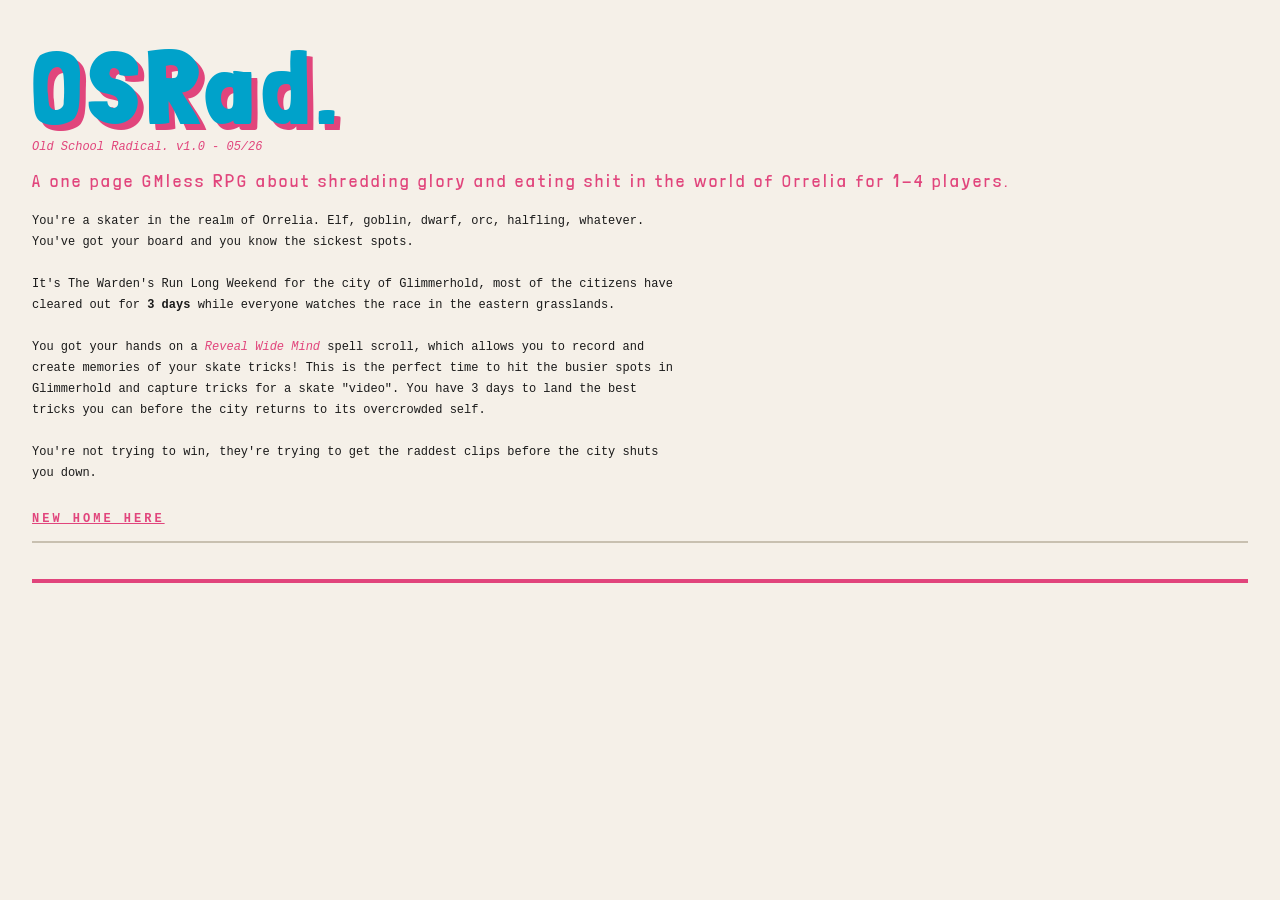
==== commit f0ced20c: "Update osrad.html" ====
--- a/raw/osrad/osrad.html
+++ b/raw/osrad/osrad.html
@@ -533,9 +533,9 @@
             You're not trying to win, they're trying to get the raddest clips before the city shuts you down.
         </p>
 
-        <h2><a href=https://ptcee.github.io/osrad/"">NEW HOME HERE</a></h2>
+        <h2><a href="https://ptcee.github.io/osrad/">NEW HOME HERE</a></h2>
     </div>
 
-    <<body>
+    <body>
 
 </html>
